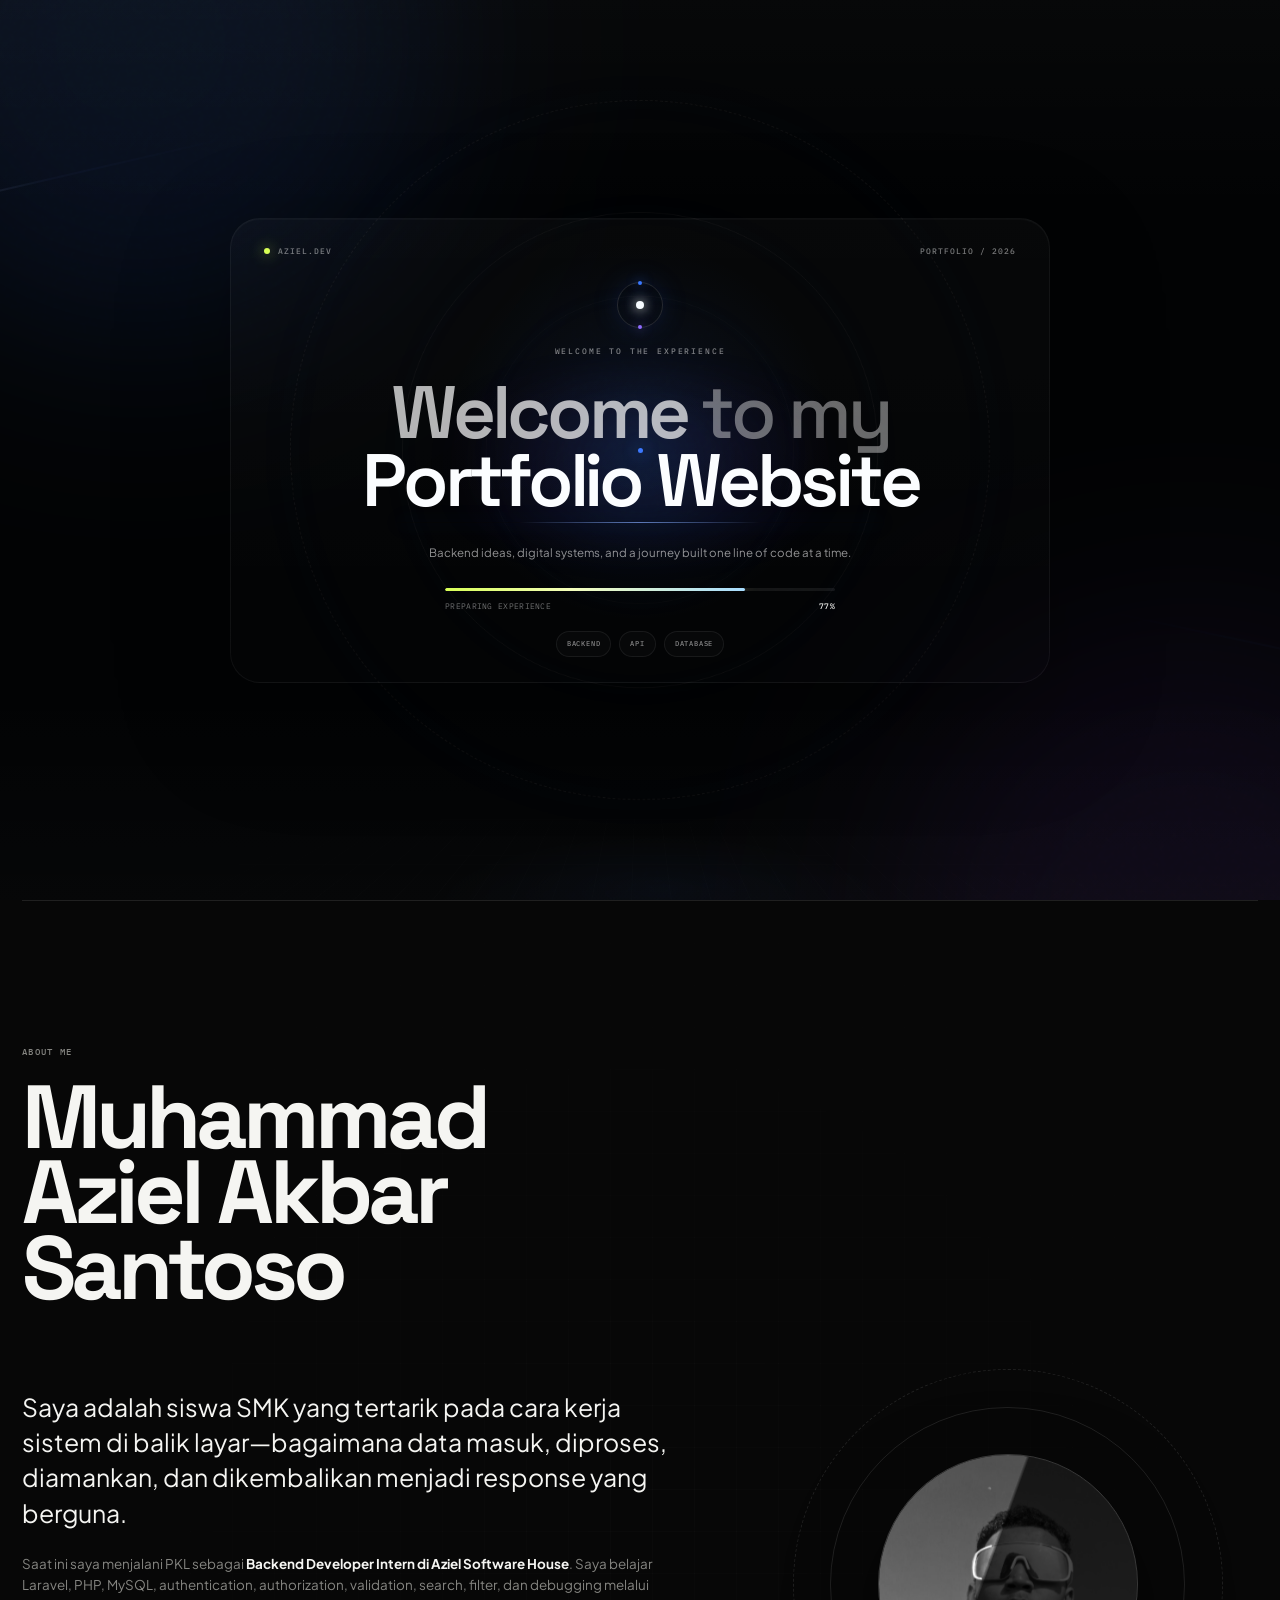
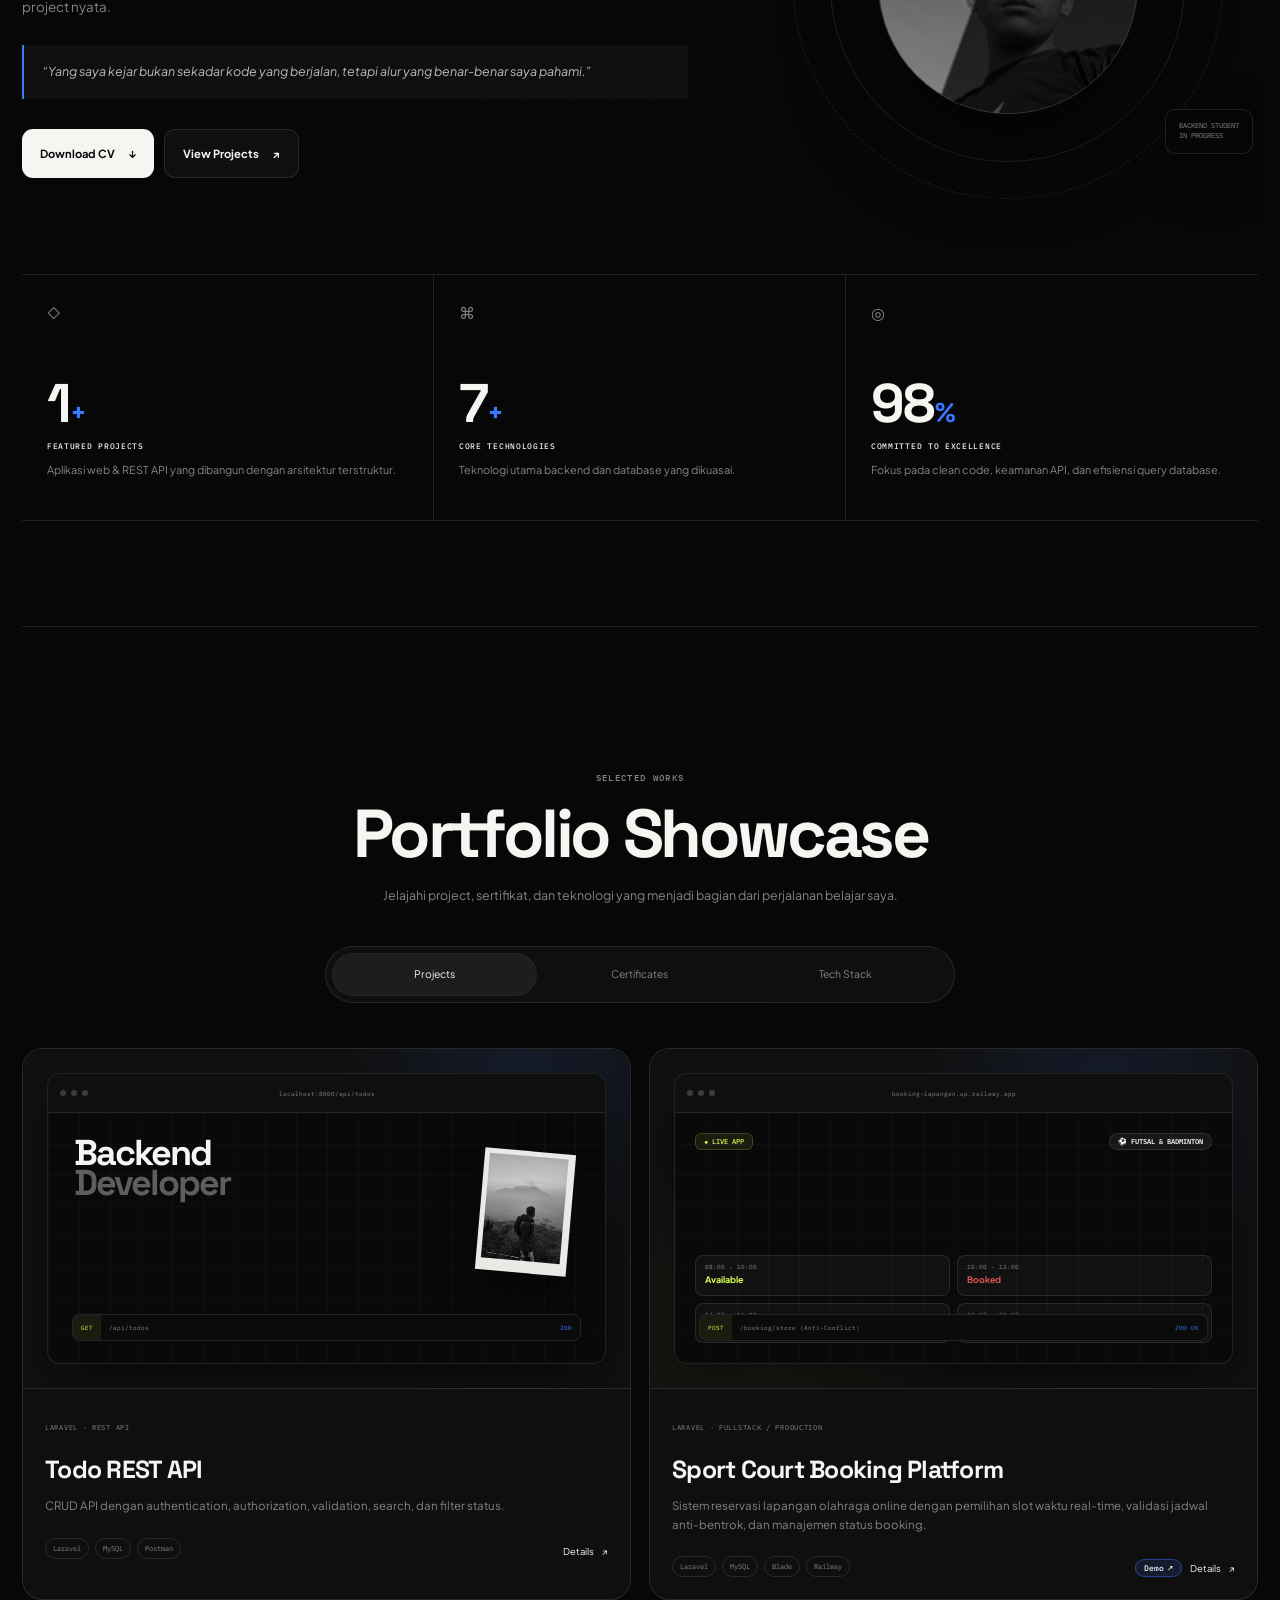
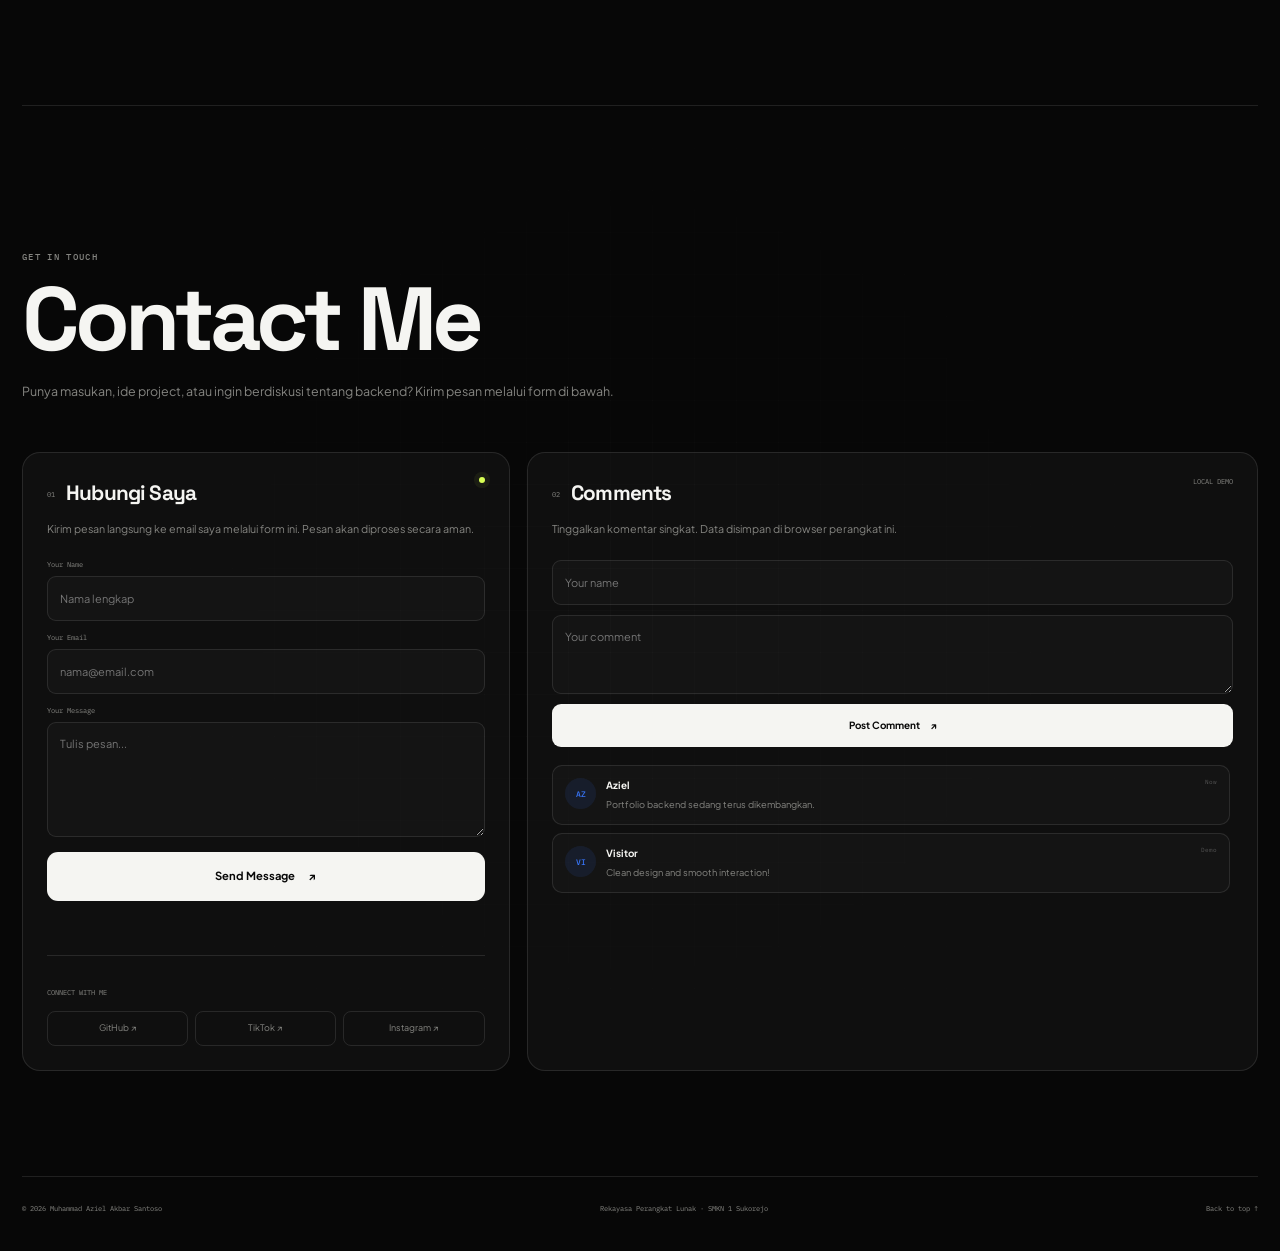
==== index.html @ 3998f6e4 "add google search console verification" ====
<!DOCTYPE html>
<html lang="id">

<head>
  <meta charset="UTF-8" />
  <meta name="viewport" content="width=device-width, initial-scale=1.0" />
  <meta name="description"
    content="Portfolio Muhammad Aziel Akbar Santoso, siswa Rekayasa Perangkat Lunak SMKN 1 Sukorejo dan Backend Developer Intern di Aziel Software House." />
  <meta name="author" content="Muhammad Aziel Akbar Santoso" />
  <meta name="keywords"
    content="Muhammad Aziel, Backend Developer, Laravel, PHP, REST API, Portfolio, SMKN 1 Sukorejo, Web Developer" />
  <!-- Google Site Verification -->
  <meta name="google-site-verification" content="google5648b6c1eda6b91b.html" />

  <meta name="theme-color" content="#070707" />
  <title>Muhammad Aziel — Backend Developer Portfolio</title>

  <!-- Favicon -->
  <link rel="icon" type="image/jpeg" href="assets/images/foto1.jpeg" />
  <link rel="apple-touch-icon" href="assets/images/foto1.jpeg" />

  <!-- Open Graph / Facebook / LinkedIn / WhatsApp -->
  <meta property="og:type" content="website" />
  <meta property="og:title" content="Muhammad Aziel — Backend Developer Portfolio" />
  <meta property="og:description"
    content="Portfolio Muhammad Aziel Akbar Santoso — Siswa Rekayasa Perangkat Lunak SMKN 1 Sukorejo & Backend Developer Intern di Aziel Software House." />
  <meta property="og:image" content="assets/images/foto1.jpeg" />

  <!-- Twitter -->
  <meta name="twitter:card" content="summary_large_image" />
  <meta name="twitter:title" content="Muhammad Aziel — Backend Developer Portfolio" />
  <meta name="twitter:description"
    content="Portfolio Muhammad Aziel Akbar Santoso — Backend Developer Intern di Aziel Software House." />
  <meta name="twitter:image" content="assets/images/foto1.jpeg" />

  <!-- Fonts & Styles -->
  <link rel="preconnect" href="https://fonts.googleapis.com" />
  <link rel="preconnect" href="https://fonts.gstatic.com" crossorigin />
  <link
    href="https://fonts.googleapis.com/css2?family=IBM+Plex+Mono:wght@400;500;600&family=Plus+Jakarta+Sans:wght@400;500;600;700&family=Space+Grotesk:wght@500;600;700&display=swap"
    rel="stylesheet" />
  <link rel="stylesheet" href="style.css?v=2.7" />
  <script src="motion.js?v=2.7" defer></script>
  <script src="script.js?v=2.7" defer></script>
</head>

<body class="is-loading">
  <div class="preloader" id="preloader" aria-hidden="true">
    <div class="preloader-grid"></div>
    <div class="preloader-aurora preloader-aurora-one"></div>
    <div class="preloader-aurora preloader-aurora-two"></div>
    <div class="preloader-depth-rings" aria-hidden="true">
      <span></span><span></span><span></span>
    </div>
    <div class="preloader-light-trail preloader-light-trail-one"></div>
    <div class="preloader-light-trail preloader-light-trail-two"></div>
    <div class="preloader-beam"></div>
    <div class="preloader-cursor"></div>

    <div class="preloader-content">
      <div class="preloader-topline">
        <span><i></i> AZIEL.DEV</span>
        <span>PORTFOLIO / 2026</span>
      </div>

      <div class="preloader-core" aria-hidden="true">
        <span class="preloader-core-ring"></span>
        <span class="preloader-core-dot"></span>
      </div>

      <p class="preloader-kicker">WELCOME TO THE EXPERIENCE</p>

      <div class="preloader-title-shell">
        <span class="preloader-title-aura" aria-hidden="true"></span>
        <h1 class="preloader-title" aria-label="Welcome to my Portfolio Website">
          <span class="preloader-title-line" aria-hidden="true">
            <span class="intro-word" data-intro-word>Welcome</span>
            <span class="intro-word intro-word-soft" data-intro-word>to</span>
            <span class="intro-word intro-word-soft" data-intro-word>my</span>
          </span>
          <span class="preloader-title-line preloader-title-line-accent" aria-hidden="true">
            <span class="intro-word" data-intro-word>Portfolio</span>
            <span class="intro-word" data-intro-word>Website</span>
          </span>
        </h1>
        <span class="preloader-light-sweep" aria-hidden="true"></span>
        <span class="preloader-title-line-glow" aria-hidden="true"></span>
      </div>

      <p class="preloader-subtitle">Backend ideas, digital systems, and a journey built one line of code at a time.</p>

      <div class="preloader-progress-wrap">
        <div class="preloader-track"><span id="preloaderBar"></span></div>
        <div class="preloader-meta">
          <span id="preloaderState">ENTERING DIGITAL SPACE</span>
          <strong id="preloaderValue">00%</strong>
        </div>
      </div>

      <div class="preloader-tags" aria-hidden="true">
        <span>BACKEND</span><span>API</span><span>DATABASE</span>
      </div>
    </div>
  </div>

  <div class="page-transition" id="pageTransition" aria-hidden="true">
    <span></span>
  </div>

  <div class="site-ambient" aria-hidden="true">
    <span class="ambient-orb ambient-orb-blue"></span>
    <span class="ambient-orb ambient-orb-red"></span>
    <span class="ambient-orb ambient-orb-violet"></span>
    <span class="ambient-beam ambient-beam-one"></span>
    <span class="ambient-beam ambient-beam-two"></span>
  </div>
  <div class="site-noise" aria-hidden="true"></div>
  <div class="cursor-dot" aria-hidden="true"></div>
  <div class="cursor-ring" aria-hidden="true"></div>
  <div class="scroll-progress" aria-hidden="true"><span></span></div>

  <header class="site-header" id="siteHeader">
    <a class="brand magnetic" href="#home" aria-label="Kembali ke halaman utama">
      <span class="brand-mark">A</span>
      <span class="brand-text">aziel.dev</span>
    </a>

    <nav class="desktop-nav" aria-label="Navigasi utama">
      <a href="#home" class="active">Home</a>
      <a href="#about">About</a>
      <a href="#showcase">Portfolio</a>
      <a href="#contact">Contact</a>
    </nav>

    <div class="header-actions">
      <span class="availability"><i></i> Available</span>
      <a href="#contact" class="header-contact magnetic" aria-label="Hubungi Aziel">↗</a>
      <button class="menu-toggle" id="menuToggle" type="button" aria-label="Buka menu" aria-controls="mobileMenu"
        aria-expanded="false">
        <span></span><span></span>
      </button>
    </div>
  </header>

  <aside class="mobile-menu" id="mobileMenu" aria-hidden="true">
    <button class="mobile-menu-backdrop" type="button" data-menu-close aria-label="Tutup menu"></button>
    <div class="mobile-menu-panel">
      <div class="mobile-menu-top">
        <span>MENU / NAVIGATION</span>
        <button type="button" data-menu-close aria-label="Tutup menu">×</button>
      </div>
      <nav class="mobile-nav" aria-label="Navigasi seluler">
        <a href="#home" data-menu-link><small>01</small>Home</a>
        <a href="#about" data-menu-link><small>02</small>About</a>
        <a href="#showcase" data-menu-link><small>03</small>Portfolio</a>
        <a href="#contact" data-menu-link><small>04</small>Contact</a>
      </nav>
      <div class="mobile-menu-bottom">
        <span>Muhammad Aziel Akbar Santoso</span>
        <span>Backend Intern · Indonesia</span>
      </div>
    </div>
  </aside>

  <main>
    <section class="hero section" id="home" data-section="home">
      <div class="grid-bg" aria-hidden="true"></div>
      <div class="hero-spotlight" aria-hidden="true"></div>

      <div class="hero-copy">
        <p class="section-kicker reveal" data-delay="0">HELLO, I AM</p>
        <h1 class="hero-title" data-split="lines">
          <span>Backend</span>
          <span class="muted-line">Developer</span>
        </h1>

        <p class="hero-description reveal" data-delay="180">
          Seorang siswa <strong>Rekayasa Perangkat Lunak</strong> yang sedang
          membangun fondasi backend melalui Laravel, REST API, dan database.
        </p>

        <div class="hero-meta reveal" data-delay="260">
          <span>Experience</span>
          <span>Backend Intern</span>
          <span>Tech Enthusiast</span>
        </div>

        <div class="hero-code reveal" data-delay="320" aria-label="Cuplikan kode">
          <span>&gt; request enters the route</span>
          <span>&gt; controller handles the logic</span>
          <span>&gt; response returns meaningful data_</span>
        </div>
      </div>

      <div class="hanging-stage reveal-scale" id="hangingStage">
        <div class="hanger" aria-hidden="true">
          <span class="hanger-pin"></span>
          <span class="hanger-line"></span>
          <span class="hanger-clip"></span>
        </div>

        <article class="hanging-card tilt-card" id="hangingCard">
          <div class="portrait-frame">
            <img src="assets/images/foto1.jpeg" alt="Avatar ilustrasi Muhammad Aziel" />
            <span class="portrait-scan"></span>
            <div class="portrait-label">BACKEND / 2026</div>
          </div>
          <div class="card-signature">
            <strong>Leizaa</strong>
            <span>SMKN 1 Sukorejo</span>
          </div>
        </article>
      </div>

      <div class="hero-scroll-label" aria-hidden="true">
        <span>SCROLL TO EXPLORE</span><i></i>
      </div>

      <div class="hero-index" aria-hidden="true">
        <span>01</span>
        <span>BACKEND PORTFOLIO</span>
      </div>
    </section>

    <section class="about section" id="about" data-section="about">
      <div class="grid-bg grid-soft" aria-hidden="true"></div>

      <div class="about-heading">
        <p class="section-kicker reveal">ABOUT ME</p>
        <h2 data-split="lines">
          <span>Muhammad</span>
          <span>Aziel Akbar</span>
          <span>Santoso</span>
        </h2>
      </div>

      <div class="about-main">
        <div class="about-content reveal-left">
          <p class="about-lead">
            Saya adalah siswa SMK yang tertarik pada cara kerja sistem di balik layar—bagaimana data masuk, diproses,
            diamankan, dan dikembalikan menjadi response yang berguna.
          </p>
          <p>
            Saat ini saya menjalani PKL sebagai <strong>Backend Developer Intern di Aziel Software House</strong>. Saya
            belajar Laravel, PHP, MySQL, authentication, authorization, validation, search, filter, dan debugging
            melalui project nyata.
          </p>

          <blockquote>
            “Yang saya kejar bukan sekadar kode yang berjalan, tetapi alur yang benar-benar saya pahami.”
          </blockquote>

          <div class="about-actions">
            <a href="#" class="button button-primary magnetic" id="downloadCv">
              <span>Download CV</span><i>↓</i>
            </a>
            <a href="#showcase" class="button button-secondary magnetic">
              <span>View Projects</span><i>↗</i>
            </a>
          </div>
        </div>

        <div class="about-portrait reveal-right">
          <div class="portrait-orbit orbit-one"></div>
          <div class="portrait-orbit orbit-two"></div>
          <div class="round-portrait tilt-card">
            <img src="assets/images/foto2.jpeg" alt="Avatar ilustrasi Muhammad Aziel" />
            <div class="round-portrait-shade"></div>
          </div>
          <span class="portrait-note">BACKEND STUDENT<br />IN PROGRESS</span>
        </div>
      </div>

      <div class="stat-grid">
        <article class="stat-card reveal" data-delay="0">
          <div class="stat-icon">◇</div>
          <strong class="counter" data-target="2">0</strong>
          <span>FEATURED PROJECTS</span>
          <p>Aplikasi web &amp; REST API yang dibangun dengan arsitektur terstruktur.</p>
        </article>

        <article class="stat-card reveal" data-delay="80">
          <div class="stat-icon">⌘</div>
          <strong class="counter" data-target="8">0</strong>
          <span>CORE TECHNOLOGIES</span>
          <p>Teknologi utama backend dan database yang dikuasai.</p>
        </article>

        <article class="stat-card reveal" data-delay="160">
          <div class="stat-icon">◎</div>
          <strong class="counter" data-target="100">0</strong>
          <span>COMMITTED TO EXCELLENCE</span>
          <p>Fokus pada clean code, keamanan API, dan efisiensi query database.</p>
        </article>
      </div>
    </section>

    <section class="showcase section" id="showcase" data-section="showcase">
      <div class="grid-bg grid-soft" aria-hidden="true"></div>

      <div class="showcase-heading">
        <p class="section-kicker reveal">SELECTED WORKS</p>
        <h2 data-split="lines"><span>Portfolio Showcase</span></h2>
        <p class="reveal" data-delay="130">
          Jelajahi project, sertifikat, dan teknologi yang menjadi bagian dari perjalanan belajar saya.
        </p>
      </div>

      <div class="showcase-tabs reveal" role="tablist" aria-label="Kategori portfolio">
        <button class="showcase-tab active" type="button" role="tab" aria-selected="true"
          data-tab="projects">Projects</button>
        <button class="showcase-tab" type="button" role="tab" aria-selected="false"
          data-tab="certificates">Certificates</button>
        <button class="showcase-tab" type="button" role="tab" aria-selected="false" data-tab="stack">Tech Stack</button>
      </div>

      <div class="showcase-panels">
        <div class="showcase-panel active" id="projectsPanel" data-panel="projects" role="tabpanel">
          <div class="project-grid">
            <article class="project-card reveal tilt-card" data-project="todo-api">
              <div class="project-preview project-preview-todo">
                <div class="preview-browser">
                  <div class="preview-browser-top">
                    <div><i></i><i></i><i></i></div>
                    <span>localhost:8000/api/todos</span>
                  </div>
                  <div class="preview-browser-body">
                    <div class="mini-title"><span>Backend</span><strong>Developer</strong></div>
                    <div class="mini-polaroid"><img src="assets/images/foto3.jpeg" alt="" /></div>
                    <div class="mini-request"><b>GET</b><span>/api/todos</span><em>200</em></div>
                  </div>
                </div>
              </div>
              <div class="project-body">
                <span class="project-type">LARAVEL · REST API</span>
                <h3>Todo REST API</h3>
                <p>CRUD API dengan authentication, authorization, validation, search, dan filter status.</p>
                <div class="project-footer">
                  <div class="project-tags"><span>Laravel</span><span>MySQL</span><span>Postman</span></div>
                  <button type="button" class="project-detail" data-open-project="todo-api">Details <i>↗</i></button>
                </div>
              </div>
            </article>

            <article class="project-card reveal tilt-card" data-project="booking-lapangan" data-delay="110">
              <div class="project-preview project-preview-booking">
                <div class="preview-browser">
                  <div class="preview-browser-top">
                    <div><i></i><i></i><i></i></div>
                    <span>booking-lapangan.up.railway.app</span>
                  </div>
                  <div class="preview-browser-body preview-booking-body">
                    <div class="booking-badge-row">
                      <span class="booking-status-tag">● LIVE APP</span>
                      <span class="booking-court-pill">⚽ FUTSAL &amp; BADMINTON</span>
                    </div>
                    <div class="booking-mock-grid">
                      <div class="booking-slot is-available"><span>08:00 - 10:00</span><strong>Available</strong></div>
                      <div class="booking-slot is-booked"><span>10:00 - 12:00</span><strong>Booked</strong></div>
                      <div class="booking-slot is-available"><span>14:00 - 16:00</span><strong>Available</strong></div>
                      <div class="booking-slot is-booked"><span>19:00 - 21:00</span><strong>Booked</strong></div>
                    </div>
                    <div class="mini-request">
                      <b>POST</b><span>/booking/store (Anti-Conflict)</span><em>200 OK</em>
                    </div>
                  </div>
                </div>
              </div>
              <div class="project-body">
                <span class="project-type">LARAVEL · FULLSTACK / PRODUCTION</span>
                <h3>Sport Court Booking Platform</h3>
                <p>Sistem reservasi lapangan olahraga online dengan pemilihan slot waktu real-time, validasi jadwal
                  anti-bentrok, dan manajemen status booking.</p>
                <div class="project-footer">
                  <div class="project-tags"><span>Laravel</span><span>MySQL</span><span>Blade</span><span>Railway</span>
                  </div>
                  <div class="project-actions">
                    <a href="https://booking-lapangan-production.up.railway.app/" target="_blank"
                      rel="noopener noreferrer" class="project-live-link"
                      aria-label="Buka live demo Booking Lapangan">Demo <i>↗</i></a>
                    <button type="button" class="project-detail" data-open-project="booking-lapangan">Details
                      <i>↗</i></button>
                  </div>
                </div>
              </div>
            </article>
          </div>
        </div>

        <div class="showcase-panel" id="certificatesPanel" data-panel="certificates" role="tabpanel" hidden>
          <div class="certificate-grid">
            <button class="certificate-card reveal" type="button" data-certificate="latika"
              data-cert-img="assets/images/sertifikat.jpg" data-cert-title="Sertifikat Latika Website"
              data-cert-desc="Sertifikat kontribusi dan pengembangan modul website Latika.">
              <div class="certificate-image"><img src="assets/images/sertifikat.jpg" alt="Sertifikat Latika Website" />
              </div>
              <div class="certificate-info"><span>VERIFIED</span>
                <h3>Sertifikat Latika Website</h3>
                <p>Pengembangan & Integrasi Website</p>
              </div>
            </button>
            <button class="certificate-card reveal" type="button" data-certificate="backend"
              data-cert-img="assets/images/certificate.svg" data-cert-title="Backend Development &amp; REST API"
              data-cert-desc="Kompetensi arsitektur backend, validasi data, dan integrasi database Laravel."
              data-delay="90">
              <div class="certificate-image certificate-placeholder"><span>BACKEND<br />DEV</span></div>
              <div class="certificate-info"><span>IN PROGRESS</span>
                <h3>Backend &amp; REST API</h3>
                <p>Laravel, MySQL &amp; RESTful API</p>
              </div>
            </button>
            <button class="certificate-card reveal" type="button" data-certificate="school"
              data-cert-img="assets/images/certificate.svg" data-cert-title="Sertifikat Magang / PKL"
              data-cert-desc="Sertifikat Praktik Kerja Lapangan (PKL) Backend Developer di Humma Teknologi Indonesia."
              data-delay="180">
              <div class="certificate-image certificate-placeholder"><span>INTERNSHIP<br />PKL</span></div>
              <div class="certificate-info"><span>UPCOMING</span>
                <h3>Sertifikat PKL</h3>
                <p>Aziel Software House</p>
              </div>
            </button>
          </div>
        </div>

        <div class="showcase-panel" id="stackPanel" data-panel="stack" role="tabpanel" hidden>
          <div class="tech-grid">
            <article class="tech-card reveal"><span
                class="tech-icon tech-laravel">L</span><strong>Laravel</strong><small>MAIN FRAMEWORK</small></article>
            <article class="tech-card reveal" data-delay="40"><span
                class="tech-icon tech-php">PHP</span><strong>PHP</strong><small>BACKEND LANGUAGE</small></article>
            <article class="tech-card reveal" data-delay="80"><span
                class="tech-icon tech-mysql">DB</span><strong>MySQL</strong><small>DATABASE</small></article>
            <article class="tech-card reveal" data-delay="120"><span
                class="tech-icon tech-postman">API</span><strong>Postman</strong><small>API TESTING</small></article>
            <article class="tech-card reveal" data-delay="160"><span
                class="tech-icon tech-git">GIT</span><strong>Git</strong><small>VERSION CONTROL</small></article>
            <article class="tech-card reveal" data-delay="200"><span
                class="tech-icon tech-html">&lt;/&gt;</span><strong>Web Basics</strong><small>HTML · CSS · JS</small>
            </article>
            <article class="tech-card reveal" data-delay="240"><span
                class="tech-icon tech-auth">AUTH</span><strong>Sanctum</strong><small>AUTHENTICATION</small></article>
            <article class="tech-card reveal" data-delay="280"><span class="tech-icon tech-next">→</span><strong>Clean
                Architecture</strong><small>NEXT TARGET</small></article>
          </div>
        </div>
      </div>
    </section>

    <section class="contact section" id="contact" data-section="contact">
      <div class="grid-bg grid-soft" aria-hidden="true"></div>

      <div class="contact-heading">
        <p class="section-kicker reveal">GET IN TOUCH</p>
        <h2 data-split="lines"><span>Contact Me</span></h2>
        <p class="reveal" data-delay="120">Punya masukan, ide project, atau ingin berdiskusi tentang backend? Kirim
          pesan melalui form di bawah.</p>
      </div>

      <div class="contact-layout">
        <div class="contact-card reveal-left">
          <div class="contact-card-title">
            <div><span>01</span>
              <h3>Hubungi Saya</h3>
            </div>
            <i class="status-dot"></i>
          </div>
          <p>Kirim pesan langsung ke email saya melalui form ini. Pesan akan diproses secara aman.</p>

          <form id="contactForm" class="contact-form" action="https://formspree.io/f/xljroywk" method="POST">
            <label><span>Your Name</span><input type="text" name="name" placeholder="Nama lengkap" autocomplete="name"
                required /></label>
            <label><span>Your Email</span><input type="email" name="email" placeholder="nama@email.com"
                autocomplete="email" required /></label>
            <label><span>Your Message</span><textarea name="message" rows="5" placeholder="Tulis pesan..."
                required></textarea></label>
            <button class="button button-primary magnetic" type="submit" id="contactSubmitBtn"><span>Send
                Message</span><i>↗</i></button>
            <p class="form-status" id="formStatus" aria-live="polite"></p>
          </form>

          <div class="contact-socials">
            <span>CONNECT WITH ME</span>
            <div>
              <a href="https://github.com/azielganteng" target="_blank" rel="noopener noreferrer"
                aria-label="GitHub">GitHub ↗</a>
              <a href="https://www.tiktok.com/@ellzznotgutt" target="_blank" rel="noopener noreferrer"
                aria-label="TikTok">TikTok ↗</a>
              <a href="https://www.instagram.com/ieelmorant_?igsh=MXU4amg3eWxwcXZycQ==" target="_blank"
                rel="noopener noreferrer" aria-label="Instagram">Instagram ↗</a>
            </div>
          </div>
        </div>

        <div class="comments-card reveal-right">
          <div class="contact-card-title">
            <div><span>02</span>
              <h3>Comments</h3>
            </div>
            <small>LOCAL DEMO</small>
          </div>
          <p>Tinggalkan komentar singkat. Data disimpan di browser perangkat ini.</p>

          <form id="commentForm" class="comment-form">
            <input type="text" name="commentName" placeholder="Your name" maxlength="24" required />
            <textarea name="commentText" rows="3" placeholder="Your comment" maxlength="140" required></textarea>
            <button type="submit">Post Comment <span>↗</span></button>
          </form>

          <div class="comment-list" id="commentList" aria-live="polite"></div>
        </div>
      </div>
    </section>
  </main>

  <footer class="site-footer">
    <span>© 2026 Muhammad Aziel Akbar Santoso</span>
    <span>Rekayasa Perangkat Lunak · SMKN 1 Sukorejo</span>
    <a href="#home">Back to top ↑</a>
  </footer>

  <div class="project-modal" id="projectModal" aria-hidden="true" role="dialog" aria-modal="true"
    aria-labelledby="modalTitle">
    <button class="project-modal-backdrop" type="button" data-close-modal aria-label="Tutup detail project"></button>
    <div class="project-modal-dialog">
      <div class="modal-topbar">
        <button type="button" data-close-modal>← Back</button>
        <span>PROJECT DETAILS</span>
        <button type="button" data-close-modal aria-label="Tutup">×</button>
      </div>
      <div class="modal-content" id="modalContent">
        <div class="modal-copy">
          <span class="modal-kicker" id="modalKicker">BACKEND PROJECT</span>
          <h2 id="modalTitle">Project title</h2>
          <p id="modalDescription">Project description.</p>
          <div class="modal-stats" id="modalStats"></div>
          <div class="modal-section"><span>KEY FEATURES</span>
            <ul id="modalFeatures"></ul>
          </div>
          <div class="modal-section"><span>TECHNOLOGIES USED</span>
            <div class="modal-tags" id="modalTags"></div>
          </div>
        </div>
        <div class="modal-visual" id="modalVisual"></div>
      </div>
    </div>
  </div>

  <div class="certificate-modal" id="certificateModal" aria-hidden="true" role="dialog" aria-modal="true"
    aria-label="Pratinjau sertifikat">
    <button class="project-modal-backdrop" type="button" data-close-certificate aria-label="Tutup sertifikat"></button>
    <div class="certificate-modal-dialog">
      <button class="certificate-modal-close" type="button" data-close-certificate aria-label="Tutup">×</button>
      <img id="certModalImage" src="assets/images/sertifikat.jpg" alt="Pratinjau sertifikat" />
      <p id="certModalCaption">Pratinjau sertifikat pencapaian dan pembelajaran.</p>
    </div>
  </div>

  <!-- CV Preview & Permission Modal -->
  <div class="certificate-modal cv-modal" id="cvModal" aria-hidden="true" role="dialog" aria-modal="true"
    aria-label="Curriculum Vitae Muhammad Aziel">
    <button class="project-modal-backdrop" type="button" data-close-cv aria-label="Tutup CV"></button>
    <div class="certificate-modal-dialog cv-modal-dialog">
      <div class="cv-modal-header">
        <div class="cv-header-info">
          <div class="cv-badge-row">
            <span class="section-kicker">CURRICULUM VITAE</span>
            <span class="cv-privacy-tag">🔒 PRIVACY PROTECTED</span>
          </div>
          <h3>Muhammad Aziel Akbar Santoso</h3>
          <p class="cv-sub">Backend Developer · Pasuruan, Jawa Timur</p>
        </div>
        <button class="certificate-modal-close" type="button" data-close-cv aria-label="Tutup">×</button>
      </div>

      <!-- CV Navigation Tabs -->
      <div class="cv-modal-nav">
        <button type="button" class="cv-tab-btn active" data-cv-tab="summary">📄 Ringkasan Profil</button>
        <button type="button" class="cv-tab-btn" data-cv-tab="request">🔒 Minta Dokumen Lengkap</button>
      </div>

      <div class="cv-modal-body">
        <!-- Tab 1: Privacy Safe Profile Summary -->
        <div class="cv-tab-panel active" id="cvTabSummary">
          <div class="cv-profile-card">
            <div class="cv-avatar-shell">
              <img src="assets/images/foto2.jpeg" alt="Muhammad Aziel Akbar Santoso" />
              <span class="cv-online-dot"></span>
            </div>
            <div class="cv-profile-details">
              <div class="cv-item">
                <span class="cv-label">Email Profesional</span>
                <a href="mailto:azielakbar22@gmail.com" class="cv-val cv-link">azielakbar22@gmail.com <i>↗</i></a>
              </div>
              <div class="cv-item">
                <span class="cv-label">Nomor Telepon</span>
                <span class="cv-val cv-protected">•••• •••• 9299 <em title="Tersedia via tombol Minta Akses">🔒
                    Dilindungi</em></span>
              </div>
              <div class="cv-item">
                <span class="cv-label">Alamat Rumah</span>
                <span class="cv-val cv-protected">Pasuruan, Jawa Timur <em
                    title="Alamat detail diberikan kepada instansi resmi">🔒 Dilindungi</em></span>
              </div>
            </div>
          </div>

          <div class="cv-grid-sections">
            <div class="cv-block">
              <h4>🎓 Pendidikan</h4>
              <ul>
                <li><strong>SMKN 1 Sukorejo</strong> <span>(2024 - Sekarang)</span><small>Rekayasa Perangkat
                    Lunak</small></li>
                <li><strong>SMPN 1 Sukorejo</strong> <span>(2021 - 2024)</span></li>
              </ul>
            </div>

            <div class="cv-block">
              <h4>⚡ Keahlian Teknis</h4>
              <div class="cv-skill-tags">
                <span>Laravel</span><span>PHP</span><span>MySQL</span><span>REST API</span>
                <span>Blade</span><span>Git &amp; GitHub</span><span>Postman</span><span>Railway</span>
              </div>
            </div>

            <div class="cv-block cv-block-full">
              <h4>🚀 Proyek Pilihan</h4>
              <div class="cv-project-list">
                <div class="cv-proj-item">
                  <strong>SportField Platform</strong>
                  <p>Sistem reservasi lapangan olahraga online anti-bentrok jadwal dengan multi-role auth &amp; live di
                    Railway.</p>
                </div>
                <div class="cv-proj-item">
                  <strong>LabTrack System</strong>
                  <p>Aplikasi web manajemen inventaris &amp; peminjaman alat laboratorium terintegrasi.</p>
                </div>
              </div>
            </div>
          </div>
        </div>

        <!-- Tab 2: Request Full CV Access Form -->
        <div class="cv-tab-panel" id="cvTabRequest">
          <div class="cv-request-intro">
            <div class="cv-request-icon">🔒</div>
            <h4>Minta File CV Resmi (Full PDF / HD)</h4>
            <p>Untuk mencegah penyalahgunaan data pribadi (nomor telepon &amp; alamat), file CV lengkap akan dikirimkan
              langsung ke email resmi instansi/perusahaan Anda.</p>
          </div>

          <form class="cv-request-form" id="cvRequestForm">
            <div class="cv-input-group">
              <label for="cvReqName">Nama Anda / Recruiter</label>
              <input type="text" id="cvReqName" name="name" placeholder="cth. aziel akbar (HRD PT ABC)" required />
            </div>
            <div class="cv-input-group">
              <label for="cvReqEmail">Email Perusahaan / Penerima</label>
              <input type="email" id="cvReqEmail" name="email" placeholder="cth. hrd@perusahaan.com" required />
            </div>
            <div class="cv-input-group">
              <label for="cvReqNote">Tujuan / Posisi</label>
              <textarea id="cvReqNote" name="message" rows="2" placeholder="cth. Rekrutmen Backend Developer Intern"
                required></textarea>
            </div>
            <button type="submit" class="button button-primary cv-submit-btn" id="cvSubmitBtn">
              <span>Kirim Permintaan CV</span><i>→</i>
            </button>
            <div class="cv-req-status" id="cvReqStatus"></div>
          </form>
        </div>
      </div>

      <div class="cv-modal-footer">
        <button type="button" class="button button-secondary" id="cvSwitchTabBtn">
          <span>🔒 Minta File CV Lengkap</span><i>→</i>
        </button>
        <a href="mailto:azielakbar22@gmail.com?subject=Permintaan%20CV%20-%20Muhammad%20Aziel"
          class="button button-primary magnetic">
          <span>Kirim Email Langsung</span><i>✉</i>
        </a>
      </div>
    </div>
  </div>
</body>

</html>
---- style.css ----
:root {
  --bg: #070707;
  --bg-soft: #0d0d0d;
  --panel: rgba(255,255,255,.035);
  --panel-strong: rgba(255,255,255,.06);
  --line: rgba(255,255,255,.10);
  --line-strong: rgba(255,255,255,.20);
  --text: #f5f5f2;
  --muted: #858581;
  --blue: #3978ff;
  --lime: #d8ff55;
  --purple: #9b8cff;
  --orange: #ff9a62;
  --red: #ff625f;
  --container: 1260px;
  --header-h: 62px;
  --ease: cubic-bezier(.2,.8,.2,1);
}

* { box-sizing: border-box; margin: 0; padding: 0; }
html { scroll-behavior: smooth; scroll-padding-top: 95px; }
body {
  width: 100%; min-height: 100vh; overflow-x: clip;
  color: var(--text); background: var(--bg);
  font-family: "Plus Jakarta Sans", system-ui, sans-serif; line-height: 1.6; font-optical-sizing: auto; text-rendering: optimizeLegibility; -webkit-font-smoothing: antialiased;
}
body.is-loading, body.menu-open, body.modal-open { overflow: hidden; }
a { color: inherit; text-decoration: none; }
button, input, textarea { font: inherit; }
button { color: inherit; }
img, svg { display: block; max-width: 100%; }
::selection { color: #080808; background: var(--lime); }


/* =====================================================
   CINEMATIC AMBIENT POLICE LIGHTS (HIGH-INTENSITY STROBE)
===================================================== */
.site-ambient {
  position: fixed; inset: 0; z-index: 0; overflow: hidden; pointer-events: none;
  background:
    radial-gradient(circle at 50% 15%, rgba(255,255,255,.03), transparent 35%),
    linear-gradient(180deg, #070707 0%, #080808 48%, #060606 100%);
  isolation: isolate;
}
.site-ambient::after {
  content: ""; position: absolute; inset: 0; z-index: 5; opacity: .4;
  background: linear-gradient(180deg, transparent 0 42%, rgba(255,255,255,.02) 50%, transparent 58%);
  background-size: 100% 18px;
  mix-blend-mode: soft-light;
}
.ambient-orb {
  position: absolute; width: clamp(480px, 48vw, 820px); aspect-ratio: 1; border-radius: 50%;
  filter: blur(54px); mix-blend-mode: screen; will-change: transform, opacity;
}
.ambient-orb-blue {
  top: -10%; left: -8%;
  background: radial-gradient(circle, rgba(175,215,255,1) 0%, rgba(0,102,255,1) 22%, rgba(0,70,255,.6) 48%, transparent 74%);
  animation: policeBlueFlash 3.2s cubic-bezier(.25,0,.25,1) infinite;
}
.ambient-orb-red {
  top: 6%; right: -8%;
  background: radial-gradient(circle, rgba(255,190,205,1) 0%, rgba(255,0,45,1) 22%, rgba(255,0,45,.6) 48%, transparent 74%);
  animation: policeRedFlash 3.2s cubic-bezier(.25,0,.25,1) infinite;
}
.ambient-orb-violet {
  bottom: -32%; left: 24%; opacity: .32; filter: blur(78px);
  background: radial-gradient(circle, rgba(125,75,255,.88) 0%, rgba(57,120,255,.4) 42%, transparent 74%);
  animation: ambientVioletDrift 14s ease-in-out infinite alternate;
}
.ambient-beam {
  position: absolute; z-index: 3; width: 160vw; height: clamp(90px, 12vw, 175px); left: -30vw;
  filter: blur(20px); mix-blend-mode: screen; will-change: transform, opacity;
}
.ambient-beam-one {
  top: 18%;
  background: linear-gradient(90deg, transparent 2%, rgba(0,90,255,.1) 15%, rgba(0,130,255,.9) 42%, rgba(255,255,255,.65) 50%, rgba(255,0,50,.85) 58%, rgba(255,0,50,.1) 85%, transparent 98%);
  transform: rotate(-10deg) translateX(-24%);
  animation: policeBeamSweepOne 4.5s ease-in-out infinite alternate;
}
.ambient-beam-two {
  bottom: 14%;
  background: linear-gradient(90deg, transparent 5%, rgba(255,0,50,.1) 18%, rgba(255,0,50,.85) 38%, rgba(255,255,255,.6) 50%, rgba(0,110,255,.9) 62%, rgba(0,110,255,.1) 82%, transparent 96%);
  transform: rotate(8deg) translateX(22%);
  animation: policeBeamSweepTwo 5.2s ease-in-out infinite alternate;
}
main { position: relative; z-index: 1; }

.site-noise {
  position: fixed; inset: 0; z-index: 250; opacity: .035; pointer-events: none;
  background-image: url("data:image/svg+xml,%3Csvg viewBox='0 0 180 180' xmlns='http://www.w3.org/2000/svg'%3E%3Cfilter id='n'%3E%3CfeTurbulence type='fractalNoise' baseFrequency='.9' numOctaves='4' stitchTiles='stitch'/%3E%3C/filter%3E%3Crect width='100%25' height='100%25' filter='url(%23n)' opacity='.9'/%3E%3C/svg%3E");
}

.cursor-dot, .cursor-ring {
  position: fixed; top: 0; left: 0; z-index: 280; border-radius: 50%; pointer-events: none;
  transform: translate(-50%,-50%); opacity: 0;
}
.cursor-dot { width: 5px; height: 5px; background: var(--blue); box-shadow: 0 0 18px var(--blue); }
.cursor-ring {
  width: 34px; height: 34px; border: 1px solid rgba(57,120,255,.55);
  transition: width .25s var(--ease), height .25s var(--ease), background .25s var(--ease), border-color .25s var(--ease), opacity .2s;
}
.cursor-ring.is-hovering { width: 56px; height: 56px; border-color: transparent; background: rgba(57,120,255,.12); }

.scroll-progress { position: fixed; top: 0; left: 0; z-index: 290; width: 100%; height: 2px; }
.scroll-progress span { display: block; width: 0; height: 100%; background: linear-gradient(90deg,var(--blue),var(--lime)); }

.preloader {
  position: fixed; inset: 0; z-index: 400; display: grid; place-items: center; overflow: hidden;
  color: var(--text); background: #020304; transition: opacity .9s var(--ease), visibility .9s var(--ease);
  isolation: isolate;
}
.preloader::before {
  content:""; position:absolute; inset:0; pointer-events:none; z-index:0;
  background:
    radial-gradient(circle at 50% 48%, rgba(57,120,255,.095), transparent 24%),
    linear-gradient(180deg, rgba(255,255,255,.018), transparent 24%, transparent 76%, rgba(255,255,255,.015));
}
.preloader::after {
  content:""; position:absolute; inset:0; z-index:8; pointer-events:none; opacity:.18;
  background-image:url("data:image/svg+xml,%3Csvg viewBox='0 0 180 180' xmlns='http://www.w3.org/2000/svg'%3E%3Cfilter id='n'%3E%3CfeTurbulence type='fractalNoise' baseFrequency='.9' numOctaves='3' stitchTiles='stitch'/%3E%3C/filter%3E%3Crect width='100%25' height='100%25' filter='url(%23n)' opacity='.22'/%3E%3C/svg%3E");
  mix-blend-mode:soft-light;
}
.preloader.is-hidden { opacity: 0; visibility: hidden; }
.preloader-grid {
  position: absolute; inset: -10%; z-index:0; opacity: .42;
  background-image: linear-gradient(rgba(255,255,255,.025) 1px,transparent 1px), linear-gradient(90deg,rgba(255,255,255,.025) 1px,transparent 1px);
  background-size: 54px 54px; mask-image: radial-gradient(circle at center,#000 0%,rgba(0,0,0,.76) 34%,transparent 76%);
  transform:perspective(700px) rotateX(64deg) translateY(28%); transform-origin:center bottom;
  animation:introGridFloat 8s ease-in-out infinite alternate;
}
.preloader-grid::after {
  content:""; position:absolute; inset:0; background:radial-gradient(circle at 52% 42%,rgba(57,120,255,.11),transparent 30%);
}
.preloader-aurora {
  position:absolute; width:clamp(380px,46vw,760px); aspect-ratio:1; border-radius:50%; pointer-events:none;
  opacity:.30; filter:blur(96px); mix-blend-mode:screen; will-change:transform;
}
.preloader-aurora-one { top:-28%; left:-12%; background:rgba(57,120,255,.34); animation:introAuroraOne 7s ease-in-out infinite alternate; }
.preloader-aurora-two { right:-16%; bottom:-36%; background:rgba(151,70,255,.22); animation:introAuroraTwo 8s ease-in-out infinite alternate; }
.preloader-depth-rings {
  position:absolute; z-index:0; left:50%; top:50%; width:min(68vw,700px); aspect-ratio:1; transform:translate(-50%,-50%); pointer-events:none;
}
.preloader-depth-rings span {
  position:absolute; inset:0; border:1px solid rgba(255,255,255,.055); border-radius:50%;
  box-shadow:inset 0 0 38px rgba(57,120,255,.025), 0 0 54px rgba(57,120,255,.025);
}
.preloader-depth-rings span:nth-child(1){ --ring-scale:.44; transform:scale(var(--ring-scale)); animation:introRingBreath 4.8s ease-in-out infinite; }
.preloader-depth-rings span:nth-child(2){ --ring-scale:.68; transform:scale(var(--ring-scale)); animation:introRingBreath 6.2s .35s ease-in-out infinite reverse; }
.preloader-depth-rings span:nth-child(3){ --ring-scale:1; transform:scale(var(--ring-scale)); border-style:dashed; animation:introRingSpin 18s linear infinite; }
.preloader-light-trail {
  position:absolute; z-index:1; width:64vw; height:2px; pointer-events:none; opacity:.3;
  background:linear-gradient(90deg,transparent,rgba(57,120,255,.08),rgba(220,235,255,.62),rgba(98,128,255,.12),transparent);
  filter:blur(.2px); box-shadow:0 0 28px rgba(57,120,255,.18);
}
.preloader-light-trail-one { top:25%; left:-44%; transform:rotate(-13deg); animation:introTrailOne 5.8s var(--ease) infinite; }
.preloader-light-trail-two { right:-48%; bottom:23%; transform:rotate(12deg); animation:introTrailTwo 6.8s 1s var(--ease) infinite; }
.preloader-beam {
  position:absolute; top:50%; left:50%; z-index:1; width:min(1020px,94vw); height:1px; pointer-events:none;
  background:linear-gradient(90deg,transparent,rgba(57,120,255,.10),rgba(255,255,255,.82),rgba(57,120,255,.10),transparent);
  box-shadow:0 0 24px rgba(57,120,255,.48),0 0 90px rgba(57,120,255,.22);
  opacity:0; transform:translate(-50%,-50%) scaleX(.04); animation:introBeam 1.55s .22s var(--ease) both;
}
.preloader-cursor { position:absolute; z-index:2; width:5px; height:5px; border-radius:50%; background:var(--blue); box-shadow:0 0 16px var(--blue),0 0 40px rgba(57,120,255,.4); animation:loaderCursor 5s var(--ease) infinite; }
.preloader-content {
  position:relative; z-index:4; width:min(calc(100% - 36px),820px); padding:28px 34px 26px; text-align:center;
}
.preloader-content::before {
  content:""; position:absolute; inset:0; z-index:-1; border:1px solid rgba(255,255,255,.065); border-radius:30px;
  background:linear-gradient(180deg,rgba(255,255,255,.035),rgba(255,255,255,.012));
  box-shadow:0 35px 120px rgba(0,0,0,.42), inset 0 1px 0 rgba(255,255,255,.03);
  backdrop-filter:blur(8px); opacity:.72;
}
.preloader-topline { display:flex; justify-content:space-between; align-items:center; color:rgba(255,255,255,.46); font:500 .47rem "IBM Plex Mono",monospace; letter-spacing:.13em; }
.preloader-topline span:first-child { display:flex; align-items:center; gap:8px; }
.preloader-topline i { width:6px; height:6px; border-radius:50%; background:var(--lime); box-shadow:0 0 14px rgba(216,255,85,.72); animation:pulse 1.8s ease-in-out infinite; }
.preloader-core { position:relative; display:grid; width:46px; height:46px; margin:26px auto 17px; place-items:center; }
.preloader-core-ring { position:absolute; inset:0; border:1px solid rgba(255,255,255,.12); border-radius:50%; box-shadow:0 0 30px rgba(57,120,255,.12); animation:introCoreSpin 4.8s linear infinite; }
.preloader-core-ring::before,.preloader-core-ring::after { content:""; position:absolute; width:4px; height:4px; border-radius:50%; background:var(--blue); box-shadow:0 0 12px var(--blue); }
.preloader-core-ring::before { top:-2px; left:50%; transform:translateX(-50%); }
.preloader-core-ring::after { bottom:-2px; left:50%; transform:translateX(-50%); background:#8f6cff; box-shadow:0 0 12px #8f6cff; }
.preloader-core-dot { width:8px; height:8px; border-radius:50%; background:#f7fbff; box-shadow:0 0 12px #fff,0 0 30px rgba(57,120,255,.9); animation:introCorePulse 1.7s ease-in-out infinite; }
.preloader-kicker { color:rgba(255,255,255,.48); font:500 .52rem "IBM Plex Mono",monospace; letter-spacing:.22em; }
.preloader-title-shell { position:relative; width:max-content; max-width:100%; margin:17px auto 0; overflow:visible; padding:6px 18px 12px; }
.preloader-title-aura { position:absolute; inset:10% 4% -8%; z-index:0; border-radius:50%; background:radial-gradient(circle at center,rgba(57,120,255,.20),rgba(108,65,255,.08) 34%,transparent 72%); filter:blur(28px); opacity:.78; animation:introAuraBreath 3.4s ease-in-out infinite; }
.preloader-title {
  position:relative; z-index:2; margin:0; font-family:"Space Grotesk",sans-serif; font-size:clamp(2.25rem,5.8vw,5.45rem);
  font-weight:600; letter-spacing:-.055em; line-height:.91; perspective:1100px;
}
.preloader-title-line { display:flex; justify-content:center; flex-wrap:wrap; gap:0 .20em; }
.preloader-title-line:first-child { color:rgba(255,255,255,.70); }
.preloader-title-line-accent {
  color:#fbfdff; text-shadow:0 0 28px rgba(57,120,255,.16),0 0 75px rgba(57,120,255,.08);
}
.intro-word { display:inline-flex; white-space:nowrap; overflow:visible; transform-style:preserve-3d; }
.intro-word-soft { color:rgba(255,255,255,.40); font-weight:500; }
.intro-char { display:inline-block; min-width:.02em; opacity:0; transform-origin:50% 100%; will-change:transform,opacity,filter,text-shadow; }
.preloader-title-line-accent .intro-char { text-shadow:0 0 0 rgba(57,120,255,0); }
.preloader.is-intro-ready .preloader-title-line-accent .intro-char { animation:introLetterGlow 1.8s .08s ease-out both; }
.preloader-light-sweep {
  position:absolute; z-index:4; top:-32%; bottom:-32%; left:-34%; width:11%; pointer-events:none;
  background:linear-gradient(90deg,transparent,rgba(255,255,255,.95),rgba(115,163,255,.58),transparent);
  filter:blur(10px); opacity:0; transform:skewX(-17deg); mix-blend-mode:screen;
}
.preloader.is-intro-ready .preloader-light-sweep { animation:introTitleSweep 1.35s .12s var(--ease) both; }
.preloader-title-line-glow { position:absolute; z-index:1; right:9%; bottom:3px; left:9%; height:1px; background:linear-gradient(90deg,transparent,rgba(57,120,255,.0),rgba(129,169,255,.68),rgba(57,120,255,.0),transparent); opacity:0; transform:scaleX(.18); box-shadow:0 0 18px rgba(57,120,255,.34); }
.preloader.is-intro-ready .preloader-title-line-glow { animation:introLineGrow 1s .16s var(--ease) both; }
.preloader-subtitle { max-width:580px; margin:17px auto 0; color:rgba(255,255,255,.56); font-size:.72rem; line-height:1.7; opacity:0; transform:translateY(13px); filter:blur(5px); }
.preloader.is-intro-ready .preloader-subtitle { animation:introMetaRise .9s .18s var(--ease) both; }
.preloader-progress-wrap { width:min(390px,78vw); margin:25px auto 0; }
.preloader-track { position:relative; width:100%; height:3px; overflow:hidden; border-radius:999px; background:rgba(255,255,255,.075); }
.preloader-track::after { content:""; position:absolute; inset:0; background:linear-gradient(90deg,transparent,rgba(255,255,255,.2),transparent); transform:translateX(-100%); animation:introTrackShimmer 1.7s linear infinite; }
.preloader-track span { position:relative; z-index:2; display:block; width:0; height:100%; border-radius:999px; background:linear-gradient(90deg,var(--lime),#f5ffbc 42%,#a7dcff 100%); box-shadow:0 0 18px rgba(216,255,85,.45),0 0 24px rgba(57,120,255,.18); transition:none; }
.preloader-meta { display:flex; justify-content:space-between; width:100%; margin:10px auto 0; color:rgba(255,255,255,.42); font:400 .47rem "IBM Plex Mono",monospace; letter-spacing:.04em; }
.preloader-meta strong { color:var(--text); font-weight:500; }
.preloader-tags { display:flex; justify-content:center; flex-wrap:wrap; gap:8px; margin-top:20px; opacity:0; transform:translateY(10px); }
.preloader-tags span { display:inline-flex; min-height:26px; align-items:center; padding:0 10px; border:1px solid rgba(255,255,255,.065); border-radius:999px; color:rgba(255,255,255,.50); background:rgba(255,255,255,.02); font:500 .42rem "IBM Plex Mono",monospace; letter-spacing:.12em; }
.preloader.is-intro-ready .preloader-tags { animation:introMetaRise .85s .28s var(--ease) both; }

.page-transition { position:fixed; inset:0; z-index:350; visibility:hidden; pointer-events:none; }
.page-transition span { position:absolute; inset:0; background:#101010; transform:scaleY(0); transform-origin:bottom; }
.page-transition.is-running { visibility:visible; }

.site-header {
  position:fixed; top:14px; left:50%; z-index:200; display:grid; grid-template-columns:1fr auto 1fr; align-items:center;
  width:min(calc(100% - 28px),1180px); min-height:var(--header-h); padding:7px 8px 7px 16px;
  border:1px solid var(--line); border-radius:999px; background:rgba(7,7,7,.72); box-shadow:0 20px 65px rgba(0,0,0,.34); backdrop-filter:blur(18px);
  transform:translateX(-50%); transition:top .35s var(--ease),background .35s var(--ease),border-color .35s var(--ease);
}
.site-header.scrolled { top:7px; background:rgba(7,7,7,.93); border-color:var(--line-strong); }
.brand { display:inline-flex; width:max-content; align-items:center; gap:9px; }
.brand-mark { display:grid; width:31px; height:31px; place-items:center; border:1px solid var(--line); border-radius:50%; color:var(--lime); font:600 .62rem "IBM Plex Mono", monospace; }
.brand-text { font:500 .62rem "IBM Plex Mono", monospace; }
.desktop-nav { display:flex; align-items:center; gap:3px; }
.desktop-nav a { padding:10px 13px; border-radius:999px; color:var(--muted); font-size:.68rem; transition:color .3s,background .3s; }
.desktop-nav a:hover,.desktop-nav a.active { color:var(--text); background:var(--panel-strong); }
.header-actions { display:flex; justify-self:end; align-items:center; gap:9px; }
.availability { display:flex; align-items:center; gap:7px; color:var(--muted); font:400 .48rem "IBM Plex Mono", monospace; }
.availability i,.status-dot { width:6px; height:6px; border-radius:50%; background:var(--lime); box-shadow:0 0 0 5px rgba(216,255,85,.06); animation:pulse 2s infinite; }
.header-contact { display:grid; width:42px; height:42px; place-items:center; border-radius:50%; color:#080808; background:var(--text); font-size:.9rem; }
.menu-toggle { display:none; position:relative; width:42px; height:42px; border:1px solid var(--line); border-radius:50%; background:var(--panel); cursor:pointer; }
.menu-toggle span { position:absolute; left:50%; width:15px; height:1px; background:var(--text); transform:translateX(-50%); transition:transform .3s,top .3s; }
.menu-toggle span:first-child{top:17px}.menu-toggle span:last-child{top:23px}
.menu-toggle.is-active span:first-child{top:20px;transform:translateX(-50%) rotate(45deg)}
.menu-toggle.is-active span:last-child{top:20px;transform:translateX(-50%) rotate(-45deg)}

.mobile-menu { position:fixed; inset:0; z-index:230; visibility:hidden; pointer-events:none; }
.mobile-menu.is-open { visibility:visible; pointer-events:auto; }
.mobile-menu-backdrop { position:absolute; inset:0; border:0; opacity:0; background:rgba(0,0,0,.72); backdrop-filter:blur(8px); transition:opacity .4s var(--ease); }
.mobile-menu.is-open .mobile-menu-backdrop{opacity:1}
.mobile-menu-panel { position:absolute; top:8px; right:8px; bottom:8px; display:flex; width:min(420px,calc(100% - 16px)); flex-direction:column; padding:20px; overflow:auto; border:1px solid var(--line); border-radius:25px; background:radial-gradient(circle at 85% 10%,rgba(57,120,255,.13),transparent 28%),#090909; opacity:0; transform:translateX(105%); transition:opacity .45s var(--ease),transform .45s var(--ease); }
.mobile-menu.is-open .mobile-menu-panel{opacity:1;transform:translateX(0)}
.mobile-menu-top { display:flex; justify-content:space-between; align-items:center; padding-bottom:17px; border-bottom:1px solid var(--line); color:var(--muted); font:400 .5rem "IBM Plex Mono", monospace; letter-spacing:.12em; }
.mobile-menu-top button { width:40px; height:40px; border:1px solid var(--line); border-radius:50%; color:var(--text); background:var(--panel); cursor:pointer; font-size:1.1rem; }
.mobile-nav { display:grid; margin-top:28px; }
.mobile-nav a { display:grid; grid-template-columns:40px 1fr; align-items:center; min-height:73px; border-bottom:1px solid var(--line); color:var(--muted); font-family:"Space Grotesk", sans-serif; font-size:clamp(1.8rem,8vw,3.2rem); font-weight:700; letter-spacing:-.025em; transition:color .3s,padding-left .3s; }
.mobile-nav a:hover{padding-left:8px;color:var(--text)}
.mobile-nav small { font:400 .47rem "IBM Plex Mono", monospace; }
.mobile-menu-bottom { display:grid; gap:3px; margin-top:auto; padding-top:18px; color:var(--muted); font:400 .45rem "IBM Plex Mono", monospace; }

.section { position:relative; width:min(calc(100% - 44px),var(--container)); min-height:100svh; margin-inline:auto; padding:145px 0 105px; overflow:clip; }
.grid-bg { position:absolute; inset:0; z-index:-3; background-image:linear-gradient(rgba(255,255,255,.025) 1px,transparent 1px),linear-gradient(90deg,rgba(255,255,255,.025) 1px,transparent 1px); background-size:42px 42px; mask-image:linear-gradient(to bottom,#000 0%,#000 75%,transparent 100%); }
.grid-soft { opacity:.7; mask-image:radial-gradient(circle at 50% 45%,#000 0%,transparent 77%); }
.section-kicker { color:var(--muted); font:500 .55rem "IBM Plex Mono", monospace; letter-spacing:.15em; }
.reveal,.reveal-left,.reveal-right,.reveal-scale,[data-split="lines"]>span { opacity:0; will-change:transform,opacity,filter; }

.hero { display:grid; grid-template-columns:minmax(0,1.06fr) minmax(340px,.66fr); gap:55px; align-items:center; border-top:0; }
.hero-spotlight { position:absolute; top:8%; right:-18%; z-index:-2; width:650px; height:650px; border-radius:50%; background:radial-gradient(circle,rgba(255,255,255,.055),transparent 65%); filter:blur(20px); }
.hero-copy { position:relative; z-index:4; opacity:var(--hero-fade,1); }
.hero-title { margin-top:27px; font-family:"Space Grotesk", sans-serif; font-size:clamp(4.3rem,8vw,8.2rem); font-weight:800; letter-spacing:-.065em; line-height:.8; }
.hero-title span { display:block; transform-origin:left bottom; }
.hero-title .muted-line { color:#6d6d6a; }
.hero-description { max-width:640px; margin-top:38px; color:var(--muted); font-size:.88rem; }
.hero-description strong { color:var(--text); }
.hero-meta { display:flex; flex-wrap:wrap; gap:20px; margin-top:25px; color:var(--muted); font:400 .49rem "IBM Plex Mono", monospace; }
.hero-meta span { position:relative; padding-left:13px; }
.hero-meta span::before { content:""; position:absolute; top:50%; left:0; width:5px; height:5px; border-radius:50%; background:var(--text); transform:translateY(-50%); }
.hero-code { display:grid; gap:3px; margin-top:34px; color:#555; font:400 .49rem "IBM Plex Mono", monospace; }
.hanging-stage { position:relative; display:grid; min-height:620px; place-items:center; transform-origin:50% 0; }
.hanger { position:absolute; top:-145px; left:50%; z-index:6; width:34px; height:260px; transform:translateX(-50%); }
.hanger-pin { position:absolute; top:0; left:50%; width:11px; height:11px; border:2px solid var(--text); border-radius:50%; transform:translateX(-50%); }
.hanger-line { position:absolute; top:11px; left:50%; width:2px; height:212px; background:linear-gradient(var(--muted),var(--text)); transform:translateX(-50%); }
.hanger-clip { position:absolute; bottom:0; left:50%; width:24px; height:37px; border:2px solid var(--text); border-radius:7px; background:var(--bg); transform:translateX(-50%); }
.hanging-card {
  position:relative; z-index:4; width:min(100%,280px); padding:12px 12px 20px; color:#111; background:#efefe9;
  box-shadow:0 45px 100px rgba(0,0,0,.58); transform:rotate(6deg); transform-style:preserve-3d;
  animation:hanging 5.6s ease-in-out infinite; cursor:pointer;
  transition:box-shadow .4s var(--ease), transform .4s var(--ease);
}
.hanging-card.is-card-lit {
  box-shadow:0 45px 100px rgba(0,0,0,.6), 0 0 50px rgba(0,102,255,.6), 0 0 25px rgba(255,0,45,.45);
}
.portrait-frame {
  --glare-x: 50%; --glare-y: 50%;
  position:relative; height:360px; overflow:hidden; background:#111; isolation:isolate;
}
.portrait-frame img {
  width:100%; height:100%; object-fit:cover; filter:grayscale(1) contrast(1.04);
  transition:filter .45s var(--ease),transform .65s var(--ease); will-change:transform,filter;
}
.portrait-frame::before {
  content:""; position:absolute; inset:-18%; z-index:4; pointer-events:none; opacity:0;
  background:
    radial-gradient(circle at var(--glare-x) var(--glare-y), rgba(255,255,255,1) 0 2%, rgba(159,196,255,.75) 8%, rgba(0,102,255,.4) 18%, transparent 34%),
    linear-gradient(112deg, transparent 25%, rgba(255,255,255,.05) 36%, rgba(255,255,255,.85) 48%, rgba(107,156,255,.35) 56%, transparent 68%);
  background-size:100% 100%, 45% 160%; background-position:center, -80% 50%; background-repeat:no-repeat;
  mix-blend-mode:screen; filter:blur(.2px); transition:opacity .25s var(--ease); transform:translateZ(35px);
}
.portrait-frame::after { content:""; position:absolute; inset:0; z-index:3; background:linear-gradient(to top,rgba(0,0,0,.33),transparent 45%); pointer-events:none; }
.portrait-frame.is-photo-lit::before { opacity:1; animation:portraitSilverSweep 1.15s var(--ease) both; }
.portrait-frame.is-photo-lit img { filter:grayscale(0) contrast(1.12) brightness(1.12); transform:scale(1.035); }
.portrait-scan { position:absolute; top:-40%; right:0; left:0; z-index:2; height:35%; background:linear-gradient(to bottom,transparent,rgba(255,255,255,.13),transparent); animation:scan 4s linear infinite; }
.portrait-label { position:absolute; right:10px; bottom:10px; z-index:3; color:rgba(255,255,255,.65); font:400 .42rem "IBM Plex Mono", monospace; }
.card-signature { display:grid; margin-top:12px; line-height:1.2; }
.card-signature strong { font-family:"Space Grotesk", sans-serif; font-size:.93rem; letter-spacing:-.03em; }
.card-signature span { margin-top:4px; color:#70706d; font:400 .45rem "IBM Plex Mono", monospace; }
.hero-scroll-label { position:absolute; right:-33px; bottom:145px; display:flex; align-items:center; gap:10px; color:var(--muted); font:400 .45rem "IBM Plex Mono", monospace; letter-spacing:.12em; transform:rotate(90deg); }
.hero-scroll-label i { position:relative; width:45px; height:1px; overflow:hidden; background:var(--line); }
.hero-scroll-label i::after { content:""; position:absolute; top:0; left:-100%; width:100%; height:100%; background:var(--blue); animation:lineMove 2s ease-in-out infinite; }
.hero-index { position:absolute; right:0; bottom:27px; left:0; display:flex; justify-content:space-between; color:#535350; font:400 .44rem "IBM Plex Mono", monospace; letter-spacing:.11em; }

.about { border-top:1px solid var(--line); }
.about-heading h2 { margin-top:23px; font-family:"Space Grotesk", sans-serif; font-size:clamp(3.7rem,7vw,7.1rem); font-weight:800; letter-spacing:-.055em; line-height:.84; }
.about-heading h2 span { display:block; }
.about-main { display:grid; grid-template-columns:1fr .75fr; gap:70px; align-items:center; margin-top:58px; }
.about-content { max-width:720px; }
.about-lead { font-size:clamp(1.15rem,2vw,1.55rem); line-height:1.42; }
.about-content>p:not(.about-lead) { margin-top:22px; color:var(--muted); font-size:.84rem; }
.about-content strong { color:var(--text); }
.about-content blockquote { margin-top:28px; padding:17px 19px; border-left:2px solid var(--blue); color:#bababa; background:var(--panel); font-size:.78rem; font-style:italic; }
.about-actions { display:flex; flex-wrap:wrap; gap:10px; margin-top:30px; }
.button { display:inline-flex; min-height:49px; align-items:center; justify-content:center; gap:13px; padding:0 18px; border:0; border-radius:11px; cursor:pointer; font-size:.7rem; font-weight:700; transition:box-shadow .3s,background .3s,border-color .3s; }
.button i { font-style:normal; }
.button-primary { color:#080808; background:var(--text); }
.button-primary:hover { box-shadow:0 18px 45px rgba(255,255,255,.12); }
.button-secondary { border:1px solid var(--line); background:var(--panel); }
.button-secondary:hover { border-color:var(--line-strong); background:var(--panel-strong); }
.about-portrait { position:relative; display:grid; min-height:440px; place-items:center; cursor:pointer; }
.round-portrait {
  --glare-x: 50%; --glare-y: 50%;
  position:relative; z-index:3; width:260px; height:260px; overflow:hidden; border:1px solid var(--line-strong); border-radius:50%;
  box-shadow:0 35px 85px rgba(0,0,0,.5),0 0 0 0 rgba(57,120,255,0); transform-style:preserve-3d; isolation:isolate;
  transition:border-color .35s var(--ease),box-shadow .45s var(--ease); cursor:pointer;
}
.round-portrait img {
  width:100%; height:100%; object-fit:cover; filter:grayscale(1) contrast(1.08);
  transition:filter .45s var(--ease),transform .65s var(--ease); will-change:transform,filter;
}
.round-portrait::before {
  content:""; position:absolute; inset:-8%; z-index:5; border-radius:50%; pointer-events:none; opacity:0;
  background:
    radial-gradient(circle at var(--glare-x) var(--glare-y), rgba(255,255,255,1) 0 2%, rgba(183,211,255,.75) 8%, rgba(0,102,255,.4) 18%, transparent 35%),
    linear-gradient(118deg, transparent 25%, rgba(255,255,255,.05) 36%, rgba(255,255,255,.85) 48%, rgba(80,136,255,.4) 56%, transparent 68%);
  background-size:100% 100%,55% 150%; background-position:center,-90% 50%; background-repeat:no-repeat;
  mix-blend-mode:screen; transition:opacity .25s var(--ease); transform:translateZ(38px);
}
.round-portrait::after {
  content:""; position:absolute; inset:0; z-index:6; border-radius:50%; pointer-events:none; opacity:0;
  border:1px solid rgba(135,177,255,.9); box-shadow:inset 0 0 30px rgba(0,102,255,.4),0 0 35px rgba(0,102,255,.5),0 0 65px rgba(255,0,45,.35);
  transition:opacity .3s var(--ease);
}
.round-portrait-shade { position:absolute; inset:0; z-index:2; background:linear-gradient(110deg,transparent 42%,rgba(0,0,0,.72) 43%); transition:opacity .4s var(--ease); pointer-events:none; }
.round-portrait.is-photo-lit { border-color:rgba(139,180,255,.95); box-shadow:0 35px 85px rgba(0,0,0,.5),-20px 0 65px rgba(0,102,255,.5),20px 0 70px rgba(255,0,45,.4); }
.round-portrait.is-photo-lit::before { opacity:1; animation:roundPortraitGlint 1.35s var(--ease) both; }
.round-portrait.is-photo-lit::after { opacity:1; }
.round-portrait.is-photo-lit img { filter:grayscale(0) contrast(1.15) brightness(1.12); transform:scale(1.055); }
.round-portrait.is-photo-lit .round-portrait-shade { opacity:.25; }
.portrait-orbit { position:absolute; border:1px solid var(--line); border-radius:50%; }
.orbit-one { width:355px; height:355px; animation:spin 26s linear infinite; }
.orbit-two { width:430px; height:430px; border-style:dashed; animation:spin 38s linear infinite reverse; }
.portrait-note { position:absolute; right:5px; bottom:50px; z-index:5; padding:11px 13px; border:1px solid var(--line); border-radius:10px; color:var(--muted); background:rgba(7,7,7,.82); box-shadow:0 18px 50px rgba(0,0,0,.4); backdrop-filter:blur(12px); font:400 .44rem "IBM Plex Mono", monospace; line-height:1.5; }
.stat-grid { display:grid; grid-template-columns:repeat(3,1fr); margin-top:70px; border-top:1px solid var(--line); border-bottom:1px solid var(--line); }
.stat-card { min-height:245px; padding:25px; border-right:1px solid var(--line); transition:background .35s,transform .35s; }
.stat-card:last-child{border-right:0}.stat-card:hover{background:var(--panel);transform:translateY(-6px)}
.stat-icon { color:var(--muted); font-size:1rem; }
.stat-card strong { display:block; margin-top:50px; font-family:"Space Grotesk", sans-serif; font-size:3.4rem; letter-spacing:-.03em; line-height:1; }
.stat-card strong::after { content:"+"; color:var(--blue); font-size:.5em; }
.stat-card:last-child strong::after { content:"%"; }
.stat-card>span { display:block; margin-top:11px; color:var(--text); font:500 .48rem "IBM Plex Mono", monospace; letter-spacing:.09em; }
.stat-card p { margin-top:10px; color:var(--muted); font-size:.68rem; }

.showcase { border-top:1px solid var(--line); }
.showcase-heading { text-align:center; }
.showcase-heading h2 { margin-top:20px; font-family:"Space Grotesk", sans-serif; font-size:clamp(3rem,5.3vw,5.6rem); font-weight:700; letter-spacing:-.05em; line-height:.92; }
.showcase-heading>p:last-child { max-width:590px; margin:21px auto 0; color:var(--muted); font-size:.78rem; }
.showcase-tabs { display:grid; grid-template-columns:repeat(3,1fr); width:min(100%,630px); margin:40px auto 0; padding:6px; border:1px solid var(--line); border-radius:999px; background:var(--panel); }
.showcase-tab { min-height:43px; border:0; border-radius:999px; color:var(--muted); background:transparent; cursor:pointer; font-size:.65rem; transition:color .3s,background .3s; }
.showcase-tab:hover,.showcase-tab.active { color:var(--text); background:var(--panel-strong); box-shadow:inset 0 0 0 1px rgba(255,255,255,.04); }
.showcase-panels { margin-top:45px; }
.showcase-panel { display:none; }
.showcase-panel.active { display:block; animation:panelIn .55s var(--ease); }
.project-grid { display:grid; grid-template-columns:repeat(2,minmax(0,1fr)); gap:18px; }
.project-card { overflow:hidden; border:1px solid var(--line); border-radius:20px; background:var(--panel); transform-style:preserve-3d; transition:border-color .35s,background .35s; }
.project-card:hover { border-color:var(--line-strong); background:var(--panel-strong); }
.project-preview { position:relative; min-height:330px; overflow:hidden; border-bottom:1px solid var(--line); }
.project-preview-todo { padding:24px; background:radial-gradient(circle at 82% 12%,rgba(57,120,255,.13),transparent 30%),#111; }
.preview-browser { height:100%; overflow:hidden; border:1px solid var(--line); border-radius:13px; background:#090909; box-shadow:0 25px 65px rgba(0,0,0,.45); }
.preview-browser-top { display:grid; grid-template-columns:1fr auto 1fr; align-items:center; height:39px; padding:0 12px; border-bottom:1px solid var(--line); background:rgba(255,255,255,.025); }
.preview-browser-top>div{display:flex;gap:5px}.preview-browser-top i{width:6px;height:6px;border-radius:50%;background:#3b3b3b}.preview-browser-top span{color:var(--muted);font:400 .4rem "IBM Plex Mono", monospace}
.preview-browser-body { position:relative; min-height:250px; padding:26px; background-image:linear-gradient(rgba(255,255,255,.024) 1px,transparent 1px),linear-gradient(90deg,rgba(255,255,255,.024) 1px,transparent 1px); background-size:31px 31px; }
.mini-title { display:grid; font-family:"Space Grotesk", sans-serif; font-size:2.25rem; font-weight:800; letter-spacing:-.055em; line-height:.82; }
.mini-title strong{color:#5e5e5c}.mini-polaroid{position:absolute;top:38px;right:34px;width:91px;padding:5px 5px 12px;background:#e9e9e5;transform:rotate(5deg);box-shadow:0 20px 45px rgba(0,0,0,.45)}.mini-polaroid img{height:105px;object-fit:cover;filter:grayscale(1)}
.mini-request { position:absolute; right:24px; bottom:22px; left:24px; display:grid; grid-template-columns:auto 1fr auto; overflow:hidden; align-items:center; border:1px solid var(--line); border-radius:8px; background:#0b0b0b; }
.mini-request b,.mini-request span,.mini-request em{padding:8px;font:400 .4rem "IBM Plex Mono", monospace}.mini-request b{color:var(--lime);background:rgba(216,255,85,.07)}.mini-request span{color:var(--muted)}.mini-request em{color:var(--blue);font-style:normal}
.project-actions { display:flex; align-items:center; gap:8px; }
.project-live-link { display:inline-flex; align-items:center; gap:4px; padding:3px 8px; border:1px solid rgba(57,120,255,.45); border-radius:999px; color:#fff; background:rgba(57,120,255,.14); font:500 .48rem "IBM Plex Mono", monospace; text-decoration:none; transition:background .25s,border-color .25s; }
.project-live-link:hover { border-color:var(--blue); background:rgba(57,120,255,.32); }
.project-preview-booking { padding:24px; background:radial-gradient(circle at 75% 20%,rgba(57,120,255,.14),transparent 35%),radial-gradient(circle at 20% 80%,rgba(216,255,85,.06),transparent 35%),#111; }
.preview-booking-body { display:flex; flex-direction:column; justify-content:space-between; min-height:250px; padding:20px; }
.booking-badge-row { display:flex; justify-content:space-between; align-items:center; gap:8px; }
.booking-status-tag { color:var(--lime); font:500 .42rem "IBM Plex Mono", monospace; background:rgba(216,255,85,.08); padding:3px 8px; border-radius:6px; border:1px solid rgba(216,255,85,.18); }
.booking-court-pill { color:var(--text); font:600 .44rem "IBM Plex Mono", monospace; background:var(--panel-strong); padding:3px 8px; border-radius:999px; border:1px solid var(--line); }
.booking-mock-grid { display:grid; grid-template-columns:1fr 1fr; gap:7px; margin-top:8px; }
.booking-slot { display:grid; padding:7px 9px; border-radius:8px; border:1px solid var(--line); background:var(--panel); }
.booking-slot span { color:var(--muted); font:400 .38rem "IBM Plex Mono", monospace; }
.booking-slot strong { font-size:.56rem; margin-top:2px; }
.booking-slot.is-available strong { color:var(--lime); }
.booking-slot.is-booked strong { color:var(--red); opacity:.85; }
.project-body { padding:22px; }
.project-type { color:var(--muted); font:400 .44rem "IBM Plex Mono", monospace; letter-spacing:.1em; }
.project-body h3 { margin-top:13px; font-family:"Space Grotesk", sans-serif; font-size:1.55rem; letter-spacing:-.03em; }
.project-body>p { margin-top:8px; color:var(--muted); font-size:.72rem; }
.project-footer { display:flex; justify-content:space-between; gap:15px; align-items:flex-end; margin-top:22px; }
.project-tags { display:flex; flex-wrap:wrap; gap:6px; }
.project-tags span { padding:5px 7px; border:1px solid var(--line); border-radius:999px; color:var(--muted); font:400 .42rem "IBM Plex Mono", monospace; }
.project-detail { display:inline-flex; align-items:center; gap:8px; border:0; color:var(--text); background:transparent; cursor:pointer; font-size:.59rem; }
.project-detail i{font-style:normal}
.certificate-grid { display:grid; grid-template-columns:repeat(3,minmax(0,1fr)); gap:16px; }
.certificate-card { overflow:hidden; padding:0; border:1px solid var(--line); border-radius:18px; color:var(--text); background:var(--panel); cursor:pointer; text-align:left; transition:transform .35s,border-color .35s,background .35s; }
.certificate-card:hover { border-color:var(--line-strong); background:var(--panel-strong); transform:translateY(-6px); }
.certificate-image { display:grid; min-height:250px; place-items:center; overflow:hidden; border-bottom:1px solid var(--line); background:#111; }
.certificate-image img { width:calc(100% - 35px); box-shadow:0 22px 60px rgba(0,0,0,.4); }
.certificate-placeholder { color:#555; background:radial-gradient(circle at center,rgba(57,120,255,.08),transparent 40%),#111; font:600 1.2rem "Space Grotesk", sans-serif; letter-spacing:-.025em; text-align:center; }
.certificate-info { padding:19px; }.certificate-info span{color:var(--blue);font:400 .43rem "IBM Plex Mono", monospace}.certificate-info h3{margin-top:9px;font-family:"Space Grotesk", sans-serif;font-size:1.1rem}.certificate-info p{margin-top:5px;color:var(--muted);font-size:.65rem}
.tech-grid { display:grid; grid-template-columns:repeat(4,minmax(0,1fr)); gap:13px; }
.tech-card { display:grid; min-height:180px; place-items:center; align-content:center; padding:18px; border:1px solid var(--line); border-radius:17px; background:var(--panel); text-align:center; transition:transform .35s,border-color .35s,background .35s; }
.tech-card:hover { border-color:var(--line-strong); background:var(--panel-strong); transform:translateY(-6px); }
.tech-icon { display:grid; min-width:54px; height:54px; padding:0 8px; place-items:center; border:1px solid var(--line); border-radius:14px; font:600 .54rem "IBM Plex Mono", monospace; }
.tech-laravel{color:var(--red);background:rgba(255,98,95,.07)}.tech-php{color:var(--purple);background:rgba(155,140,255,.07)}.tech-mysql{color:#67bfff;background:rgba(103,191,255,.07)}.tech-postman{color:var(--orange);background:rgba(255,154,98,.07)}.tech-git{color:#ff7255;background:rgba(255,114,85,.07)}.tech-html{color:var(--lime);background:rgba(216,255,85,.07)}.tech-auth{color:#51d49e;background:rgba(81,212,158,.07)}.tech-next{color:var(--blue);background:rgba(57,120,255,.07)}
.tech-card strong { margin-top:15px; font-family:"Space Grotesk", sans-serif; font-size:.9rem; }.tech-card small{margin-top:4px;color:var(--muted);font:400 .4rem "IBM Plex Mono", monospace;letter-spacing:.08em}

.contact { border-top:1px solid var(--line); }
.contact-heading h2 { margin-top:20px; font-family:"Space Grotesk", sans-serif; font-size:clamp(3.6rem,7vw,7rem); font-weight:800; letter-spacing:-.055em; line-height:.84; }
.contact-heading>p:last-child { max-width:600px; margin-top:25px; color:var(--muted); font-size:.78rem; }
.contact-layout { display:grid; grid-template-columns:.8fr 1.2fr; gap:17px; margin-top:50px; }
.contact-card,.comments-card { min-width:0; padding:24px; border:1px solid var(--line); border-radius:18px; background:var(--panel); }
.contact-card-title { display:flex; justify-content:space-between; gap:15px; align-items:flex-start; }
.contact-card-title>div { display:flex; align-items:center; gap:11px; }.contact-card-title span{color:var(--muted);font:400 .46rem "IBM Plex Mono", monospace}.contact-card-title h3{font-family:"Space Grotesk", sans-serif;font-size:1.3rem;letter-spacing:-.04em}.contact-card-title small{color:var(--muted);font:400 .42rem "IBM Plex Mono", monospace}
.contact-card>p,.comments-card>p { margin-top:10px; color:var(--muted); font-size:.67rem; }
.contact-form { display:grid; gap:12px; margin-top:23px; }.contact-form label{display:grid;gap:7px}.contact-form label span{color:var(--muted);font:400 .44rem "IBM Plex Mono", monospace}.contact-form input,.contact-form textarea,.comment-form input,.comment-form textarea{width:100%;border:1px solid var(--line);border-radius:9px;outline:0;color:var(--text);background:rgba(255,255,255,.025);font-size:.69rem;transition:border-color .3s,background .3s}.contact-form input,.comment-form input{height:45px;padding:0 12px}.contact-form textarea,.comment-form textarea{resize:vertical;padding:12px}.contact-form input:focus,.contact-form textarea:focus,.comment-form input:focus,.comment-form textarea:focus{border-color:rgba(57,120,255,.6);background:rgba(255,255,255,.04)}
.contact-form .button { width:100%; margin-top:3px; }
.form-status { min-height:17px; color:var(--lime); font:400 .43rem "IBM Plex Mono", monospace; }
.contact-socials { margin-top:25px; padding-top:20px; border-top:1px solid var(--line); }.contact-socials>span{color:var(--muted);font:400 .43rem "IBM Plex Mono", monospace}.contact-socials>div{display:grid;grid-template-columns:repeat(3,1fr);gap:7px;margin-top:10px}.contact-socials a{padding:9px;border:1px solid var(--line);border-radius:8px;color:var(--muted);font-size:.56rem;text-align:center;transition:color .3s,background .3s}.contact-socials a:hover{color:var(--text);background:var(--panel-strong)}
.comment-form { display:grid; gap:10px; margin-top:23px; }.comment-form button{min-height:43px;border:0;border-radius:9px;color:#080808;background:var(--text);cursor:pointer;font-size:.62rem;font-weight:700}.comment-form button span{margin-left:8px}
.comment-list { display:grid; gap:8px; max-height:310px; margin-top:18px; overflow:auto; padding-right:3px; }.comment-item{display:grid;grid-template-columns:auto 1fr auto;gap:10px;align-items:start;padding:12px;border:1px solid var(--line);border-radius:10px;background:rgba(255,255,255,.025)}.comment-avatar{display:grid;width:31px;height:31px;place-items:center;border-radius:50%;color:var(--blue);background:rgba(57,120,255,.10);font:500 .5rem "IBM Plex Mono", monospace}.comment-copy strong{display:block;font-size:.62rem}.comment-copy p{margin-top:3px;color:var(--muted);font-size:.58rem;overflow-wrap:anywhere}.comment-time{color:#555;font:400 .39rem "IBM Plex Mono", monospace}

.site-footer { display:flex; justify-content:space-between; gap:20px; width:min(calc(100% - 44px),var(--container)); margin-inline:auto; padding:27px 0 38px; border-top:1px solid var(--line); color:var(--muted); font:400 .45rem "IBM Plex Mono", monospace; }
.site-footer a:hover{color:var(--text)}

.project-modal,.certificate-modal { position:fixed; inset:0; z-index:320; visibility:hidden; pointer-events:none; }
.project-modal.is-open,.certificate-modal.is-open { visibility:visible; pointer-events:auto; }
.project-modal-backdrop { position:absolute; inset:0; border:0; opacity:0; background:rgba(0,0,0,.82); backdrop-filter:blur(10px); transition:opacity .4s var(--ease); }
.project-modal.is-open .project-modal-backdrop,.certificate-modal.is-open .project-modal-backdrop{opacity:1}
.project-modal-dialog { position:absolute; inset:12px; overflow:auto; border:1px solid var(--line); border-radius:22px; background:#0a0a0a; opacity:0; transform:translateY(35px) scale(.98); transition:opacity .45s var(--ease),transform .45s var(--ease); }
.project-modal.is-open .project-modal-dialog{opacity:1;transform:none}
.modal-topbar { position:sticky; top:0; z-index:5; display:grid; grid-template-columns:1fr auto 1fr; align-items:center; min-height:59px; padding:0 18px; border-bottom:1px solid var(--line); background:rgba(10,10,10,.9); backdrop-filter:blur(15px); }
.modal-topbar button { width:max-content; border:0; color:var(--muted); background:transparent; cursor:pointer; font-size:.62rem; }.modal-topbar button:last-child{justify-self:end;font-size:1.2rem}.modal-topbar span{color:var(--muted);font:400 .47rem "IBM Plex Mono", monospace;letter-spacing:.1em}
.modal-content { display:grid; grid-template-columns:.78fr 1.22fr; min-height:calc(100vh - 85px); }
.modal-copy { padding:clamp(35px,6vw,85px); }.modal-kicker{color:var(--blue);font:400 .5rem "IBM Plex Mono", monospace;letter-spacing:.1em}.modal-copy h2{margin-top:19px;font-family:"Space Grotesk", sans-serif;font-size:clamp(3rem,6vw,6.2rem);letter-spacing:-.055em;line-height:.9}.modal-copy>p{max-width:590px;margin-top:23px;color:var(--muted);font-size:.79rem}.modal-stats{display:grid;grid-template-columns:repeat(2,1fr);gap:8px;margin-top:28px}.modal-stat{padding:14px;border:1px solid var(--line);border-radius:10px;background:var(--panel)}.modal-stat span{display:block;color:var(--muted);font:400 .42rem "IBM Plex Mono", monospace}.modal-stat strong{display:block;margin-top:6px;font-size:.73rem}.modal-section{margin-top:29px;padding-top:20px;border-top:1px solid var(--line)}.modal-section>span{color:var(--muted);font:400 .45rem "IBM Plex Mono", monospace;letter-spacing:.08em}.modal-section ul{display:grid;gap:8px;margin-top:13px;list-style:none}.modal-section li{position:relative;padding-left:15px;color:#b6b6b2;font-size:.69rem}.modal-section li::before{content:"";position:absolute;top:.7em;left:0;width:5px;height:5px;border-radius:50%;background:var(--blue)}.modal-tags{display:flex;flex-wrap:wrap;gap:7px;margin-top:12px}.modal-tags span{padding:7px 9px;border:1px solid var(--line);border-radius:999px;color:var(--muted);font:400 .44rem "IBM Plex Mono", monospace}
.modal-visual { position:relative; min-height:650px; overflow:hidden; background:radial-gradient(circle at center,rgba(57,120,255,.12),transparent 37%),#0e0e0e; }
.modal-visual .modal-api, .modal-visual .modal-booking { position:absolute; inset:8%; overflow:hidden; border:1px solid var(--line); border-radius:17px; background:#080808; box-shadow:0 35px 80px rgba(0,0,0,.45); }
.modal-api-top { display:flex; justify-content:space-between; align-items:center; height:47px; padding:0 15px; border-bottom:1px solid var(--line); color:var(--muted); font:400 .43rem "IBM Plex Mono", monospace; }
.modal-api-body { display:grid; grid-template-columns:24% 1fr; height:calc(100% - 47px); }
.modal-api-nav { padding:18px 11px; border-right:1px solid var(--line); }
.modal-api-nav span { display:block; padding:9px; border-radius:7px; color:var(--muted); font:400 .43rem "IBM Plex Mono", monospace; }
.modal-api-nav span.active { color:var(--text); background:var(--panel-strong); }
.modal-api-main { padding:24px; }
.modal-endpoint { display:grid; grid-template-columns:auto 1fr auto; align-items:center; overflow:hidden; border:1px solid var(--line); border-radius:9px; }
.modal-endpoint b,.modal-endpoint span,.modal-endpoint em { padding:10px; font:400 .45rem "IBM Plex Mono", monospace; }
.modal-endpoint b { color:var(--lime); background:rgba(216,255,85,.07); }
.modal-endpoint span { color:var(--muted); }
.modal-endpoint em { color:var(--blue); font-style:normal; }
.modal-json { display:grid; gap:9px; margin-top:22px; padding:20px; border:1px solid var(--line); border-radius:10px; color:#bbb; background:var(--panel); font:400 .48rem "IBM Plex Mono", monospace; }
.modal-json .indent { padding-left:18px; }
.modal-json i { color:var(--purple); font-style:normal; }
.modal-json b { color:var(--lime); }
.modal-json em { color:var(--orange); font-style:normal; }
.modal-booking-body { display:flex; flex-direction:column; justify-content:space-between; gap:16px; padding:24px; height:calc(100% - 47px); overflow:auto; }
.modal-booking-court-select { display:flex; flex-wrap:wrap; gap:8px; }
.modal-booking-court-select span { padding:6px 12px; border:1px solid var(--line); border-radius:8px; font:500 .48rem "IBM Plex Mono", monospace; color:var(--muted); background:var(--panel); }
.modal-booking-court-select span.active { color:#fff; border-color:rgba(57,120,255,.5); background:rgba(57,120,255,.18); }
.modal-booking-slots { display:grid; grid-template-columns:1fr 1fr; gap:10px; }
.modal-slot-card { padding:12px; border:1px solid var(--line); border-radius:10px; background:var(--panel); display:grid; gap:4px; }
.modal-slot-card small { color:var(--muted); font:400 .42rem "IBM Plex Mono", monospace; }
.modal-slot-card strong { font-size:.78rem; font-family:"Space Grotesk", sans-serif; }
.modal-slot-card span { color:var(--muted); font-size:.62rem; }
.modal-slot-card.is-available strong { color:var(--lime); }
.modal-slot-card.is-booked strong { color:var(--red); opacity:.85; }
.modal-booking-action { margin-top:8px; }
.certificate-modal-dialog { position:absolute; top:50%; left:50%; width:min(calc(100% - 24px),900px); padding:18px; border:1px solid var(--line); border-radius:18px; background:#0b0b0b; opacity:0; transform:translate(-50%,-45%) scale(.96); transition:opacity .4s var(--ease),transform .4s var(--ease); }
.certificate-modal.is-open .certificate-modal-dialog{opacity:1;transform:translate(-50%,-50%) scale(1)}.certificate-modal-dialog img{width:100%;max-height:75vh;object-fit:contain}.certificate-modal-dialog p{margin-top:11px;color:var(--muted);font-size:.62rem}.certificate-modal-dialog code{color:var(--text)}.certificate-modal-close{position:absolute;top:-14px;right:-14px;z-index:3;width:40px;height:40px;border:1px solid var(--line);border-radius:50%;color:var(--text);background:#111;cursor:pointer;font-size:1rem}

.cv-modal-dialog { width:min(calc(100% - 24px),680px); max-height:90vh; display:flex; flex-direction:column; padding:22px; gap:16px; border:1px solid var(--line-strong); background:#0c0c0c; box-shadow:0 35px 90px rgba(0,0,0,.8),0 0 50px rgba(57,120,255,.15); }
.cv-modal-header { display:flex; justify-content:space-between; align-items:flex-start; padding-bottom:12px; border-bottom:1px solid var(--line); }
.cv-badge-row { display:flex; align-items:center; gap:8px; margin-bottom:4px; }
.cv-privacy-tag { padding:2px 8px; border-radius:999px; font:600 .44rem "IBM Plex Mono", monospace; color:var(--lime); background:rgba(216,255,85,.1); border:1px solid rgba(216,255,85,.25); }
.cv-modal-header h3 { font-size:1.35rem; font-family:"Space Grotesk", sans-serif; margin-top:2px; }
.cv-sub { color:var(--muted); font-size:.65rem; margin-top:3px; }

.cv-modal-nav { display:grid; grid-template-columns:1fr 1fr; gap:6px; padding:4px; border:1px solid var(--line); border-radius:10px; background:var(--panel); }
.cv-tab-btn { padding:8px 12px; border:0; border-radius:7px; color:var(--muted); background:transparent; cursor:pointer; font:600 .6rem "IBM Plex Mono", monospace; transition:color .3s,background .3s; }
.cv-tab-btn.active { color:#fff; background:var(--panel-strong); box-shadow:0 2px 10px rgba(0,0,0,.3); }

.cv-modal-body { overflow:auto; max-height:56vh; padding-right:4px; }
.cv-tab-panel { display:none; }
.cv-tab-panel.active { display:block; animation:panelIn .3s var(--ease); }

/* Tab 1: Profile Summary */
.cv-profile-card { display:flex; align-items:center; gap:18px; padding:16px; border:1px solid var(--line); border-radius:14px; background:rgba(255,255,255,.02); }
.cv-avatar-shell { position:relative; width:68px; height:68px; flex-shrink:0; }
.cv-avatar-shell img { width:100%; height:100%; object-fit:cover; border-radius:50%; border:2px solid var(--line-strong); }
.cv-online-dot { position:absolute; bottom:2px; right:2px; width:12px; height:12px; border-radius:50%; background:var(--lime); border:2px solid #0c0c0c; }
.cv-profile-details { display:grid; gap:6px; font-size:.65rem; }
.cv-item { display:flex; flex-direction:column; gap:2px; }
.cv-label { color:var(--muted); font:500 .44rem "IBM Plex Mono", monospace; letter-spacing:.05em; }
.cv-val { color:var(--text); font-weight:600; }
.cv-link { color:var(--blue); text-decoration:none; display:inline-flex; align-items:center; gap:4px; }
.cv-link:hover { text-decoration:underline; }
.cv-protected { display:inline-flex; align-items:center; gap:8px; color:#aaa; font-family:"IBM Plex Mono", monospace; font-size:.6rem; }
.cv-protected em { font-style:normal; font-size:.44rem; color:var(--lime); padding:1px 6px; border-radius:4px; background:rgba(216,255,85,.08); border:1px solid rgba(216,255,85,.2); }

.cv-grid-sections { display:grid; grid-template-columns:1fr 1fr; gap:12px; margin-top:14px; }
.cv-block { padding:14px; border:1px solid var(--line); border-radius:12px; background:var(--panel); }
.cv-block-full { grid-column:span 2; }
.cv-block h4 { font-size:.78rem; font-family:"Space Grotesk", sans-serif; margin-bottom:8px; color:var(--text); }
.cv-block ul { list-style:none; display:grid; gap:8px; padding:0; margin:0; }
.cv-block li { font-size:.64rem; color:var(--text); }
.cv-block li strong { display:block; }
.cv-block li span { color:var(--muted); font-size:.55rem; font-family:"IBM Plex Mono", monospace; }
.cv-block li small { display:block; color:var(--blue); font-size:.58rem; margin-top:2px; }
.cv-skill-tags { display:flex; flex-wrap:wrap; gap:5px; }
.cv-skill-tags span { padding:4px 8px; border:1px solid var(--line); border-radius:6px; font:500 .48rem "IBM Plex Mono", monospace; color:var(--muted); background:rgba(255,255,255,.03); }
.cv-project-list { display:grid; gap:8px; }
.cv-proj-item { padding:8px 10px; border-left:2px solid var(--blue); background:rgba(57,120,255,.04); border-radius:0 6px 6px 0; }
.cv-proj-item strong { font-size:.7rem; color:var(--text); }
.cv-proj-item p { margin-top:2px; font-size:.58rem; color:var(--muted); line-height:1.4; }

/* Tab 2: Request Form */
.cv-request-intro { text-align:center; padding:14px; border:1px solid var(--line); border-radius:12px; background:rgba(57,120,255,.04); }
.cv-request-icon { font-size:1.8rem; margin-bottom:6px; }
.cv-request-intro h4 { font-size:1.05rem; font-family:"Space Grotesk", sans-serif; color:var(--text); }
.cv-request-intro p { font-size:.64rem; color:var(--muted); margin-top:4px; max-width:480px; margin-inline:auto; line-height:1.4; }
.cv-request-form { display:grid; gap:10px; margin-top:12px; }
.cv-input-group { display:grid; gap:4px; }
.cv-input-group label { font:500 .48rem "IBM Plex Mono", monospace; color:var(--muted); }
.cv-input-group input, .cv-input-group textarea { width:100%; padding:9px 12px; border:1px solid var(--line); border-radius:8px; background:var(--panel); color:var(--text); font-size:.68rem; font-family:inherit; }
.cv-input-group input:focus, .cv-input-group textarea:focus { border-color:var(--blue); outline:none; }
.cv-submit-btn { width:100%; justify-content:center; }
.cv-req-status { font-size:.6rem; text-align:center; min-height:18px; margin-top:4px; font-family:"IBM Plex Mono", monospace; }
.cv-req-status.success { color:var(--lime); }
.cv-req-status.error { color:var(--red); }

.cv-modal-footer { display:flex; flex-wrap:wrap; gap:10px; justify-content:flex-end; padding-top:12px; border-top:1px solid var(--line); }

@media (max-width:550px) {
  .cv-profile-card { flex-direction:column; text-align:center; }
  .cv-grid-sections { grid-template-columns:1fr; }
  .cv-block-full { grid-column:span 1; }
  .cv-modal-footer { flex-direction:column; }
  .cv-modal-footer .button { width:100%; }
}

:where(a,button,input,textarea):focus-visible { outline:2px solid var(--blue); outline-offset:4px; }

@keyframes policeBlueFlash {
  0%, 100% { opacity: 0.28; transform: translate3d(0, 0, 0) scale(0.92); }
  6% { opacity: 0.98; transform: translate3d(2%, 2%, 0) scale(1.18); }
  12% { opacity: 0.35; transform: translate3d(0, 0, 0) scale(0.96); }
  20% { opacity: 1.0; transform: translate3d(4%, 3%, 0) scale(1.24); }
  28% { opacity: 0.25; transform: translate3d(2%, 1%, 0) scale(0.94); }
  45%, 88% { opacity: 0.16; transform: translate3d(-3%, -2%, 0) scale(0.88); }
}

@keyframes policeRedFlash {
  0%, 45% { opacity: 0.16; transform: translate3d(2%, -2%, 0) scale(0.88); }
  52% { opacity: 0.98; transform: translate3d(-2%, 2%, 0) scale(1.18); }
  58% { opacity: 0.35; transform: translate3d(0, 0, 0) scale(0.96); }
  66% { opacity: 1.0; transform: translate3d(-4%, 3%, 0) scale(1.24); }
  74% { opacity: 0.25; transform: translate3d(-2%, 1%, 0) scale(0.94); }
  90%, 100% { opacity: 0.22; transform: translate3d(0, 0, 0) scale(0.9); }
}

@keyframes policeBeamSweepOne {
  0% { transform: rotate(-12deg) translateX(-28%); opacity: 0.38; }
  50% { opacity: 0.78; }
  100% { transform: rotate(-8deg) translateX(24%); opacity: 0.42; }
}

@keyframes policeBeamSweepTwo {
  0% { transform: rotate(9deg) translateX(24%); opacity: 0.32; }
  50% { opacity: 0.72; }
  100% { transform: rotate(6deg) translateX(-22%); opacity: 0.4; }
}

@keyframes ambientVioletDrift { 0%{transform:translate3d(-18%,8%,0) scale(.9)}100%{transform:translate3d(28%,-36%,0) scale(1.2)} }
@keyframes portraitSilverSweep { 0%{background-position:center,-80% 50%}100%{background-position:center,210% 50%} }
@keyframes roundPortraitGlint { 0%{background-position:center,-90% 50%}100%{background-position:center,220% 50%} }
@keyframes introGridFloat { 0%{transform:perspective(700px) rotateX(64deg) translateY(29%) translateX(-1%)}100%{transform:perspective(700px) rotateX(64deg) translateY(25%) translateX(1%)} }
@keyframes introRingBreath { 0%,100%{opacity:.12;transform:scale(var(--ring-scale))}50%{opacity:.34;transform:scale(calc(var(--ring-scale) + .035))} }
@keyframes introRingSpin { 0%{transform:scale(var(--ring-scale)) rotate(0deg);opacity:.18}50%{opacity:.34}100%{transform:scale(var(--ring-scale)) rotate(360deg);opacity:.18} }
@keyframes introTrailOne { 0%,14%{left:-58%;opacity:0}36%{opacity:.42}68%{left:98%;opacity:.16}100%{left:112%;opacity:0} }
@keyframes introTrailTwo { 0%,18%{right:-62%;opacity:0}42%{opacity:.34}72%{right:96%;opacity:.12}100%{right:110%;opacity:0} }
@keyframes introCoreSpin { to{transform:rotate(360deg)} }
@keyframes introCorePulse { 0%,100%{transform:scale(.75);opacity:.55}50%{transform:scale(1.18);opacity:1} }
@keyframes introAuraBreath { 0%,100%{opacity:.52;transform:scale(.92)}50%{opacity:.9;transform:scale(1.08)} }
@keyframes introMetaRise { 0%{opacity:0;transform:translateY(13px);filter:blur(5px)}100%{opacity:1;transform:translateY(0);filter:blur(0)} }
@keyframes introLineGrow { 0%{opacity:0;transform:scaleX(.15)}100%{opacity:1;transform:scaleX(1)} }
@keyframes introTrackShimmer { 0%{transform:translateX(-110%)}100%{transform:translateX(110%)} }
@keyframes introAuroraOne { from{transform:translate3d(-5%,-2%,0) scale(.9)}to{transform:translate3d(16%,12%,0) scale(1.14)} }
@keyframes introAuroraTwo { from{transform:translate3d(6%,8%,0) scale(1)}to{transform:translate3d(-14%,-10%,0) scale(.88)} }
@keyframes introBeam { 0%{opacity:0;transform:translate(-50%,-50%) scaleX(.08)}35%{opacity:1}70%{opacity:.72;transform:translate(-50%,-50%) scaleX(1)}100%{opacity:0;transform:translate(-50%,-50%) scaleX(1.08)} }
@keyframes introTitleSweep { 0%{left:-30%;opacity:0}18%{opacity:.9}70%{opacity:.82}100%{left:118%;opacity:0} }
@keyframes introLetterGlow { 0%{text-shadow:0 0 0 rgba(57,120,255,0)}35%{text-shadow:0 0 18px rgba(112,158,255,.42),0 0 42px rgba(57,120,255,.18)}100%{text-shadow:0 0 0 rgba(57,120,255,0)} }
@keyframes pulse { 0%,100%{box-shadow:0 0 0 5px rgba(216,255,85,.06)}50%{box-shadow:0 0 0 11px rgba(216,255,85,0)} }
@keyframes loaderIcon { 0%,100%{transform:translateY(0);color:var(--muted)}50%{transform:translateY(-7px);color:var(--text)} }
@keyframes loaderCursor { 0%{transform:translate(-310px,-170px)}25%{transform:translate(290px,-115px)}50%{transform:translate(250px,185px)}75%{transform:translate(-260px,140px)}100%{transform:translate(-310px,-170px)} }
@keyframes hanging { 0%,100%{transform:rotate(5deg)}50%{transform:rotate(-3deg)} }
@keyframes scan { to{top:105%} }
@keyframes lineMove { 0%{left:-100%}60%,100%{left:100%} }
@keyframes spin { to{transform:rotate(360deg)} }
@keyframes floating { 0%,100%{transform:translateY(0)}50%{transform:translateY(-12px)} }
@keyframes dash { to{stroke-dashoffset:-140} }
@keyframes panelIn { from{opacity:0;filter:blur(5px);transform:translateY(16px)}to{opacity:1;filter:blur(0);transform:none} }

@media (max-width:1050px){
  .site-header{grid-template-columns:1fr auto}.desktop-nav{display:none}.menu-toggle{display:block}.availability{display:none}
  .hero{grid-template-columns:1fr;gap:20px;min-height:auto}.hero-copy{max-width:850px}.hanging-stage{min-height:600px}
  .about-main{grid-template-columns:1fr;gap:35px}.about-content{max-width:800px}.about-portrait{min-height:480px}
  .project-grid{grid-template-columns:1fr}.certificate-grid{grid-template-columns:1fr 1fr}.tech-grid{grid-template-columns:repeat(3,1fr)}
  .contact-layout{grid-template-columns:1fr}.modal-content{grid-template-columns:1fr}.modal-visual{min-height:540px}
}

@media (max-width:768px){
  /* Police Ambient Lights Mobile Enhancement */
  .site-ambient { opacity: 1; }
  .ambient-orb { width: min(88vw, 360px); filter: blur(40px); mix-blend-mode: screen; }
  .ambient-orb-blue {
    top: 1%; left: -10%;
    background: radial-gradient(circle, rgba(175,215,255,1) 0%, rgba(0,102,255,1) 28%, rgba(0,70,255,.65) 52%, transparent 74%);
    animation: policeBlueFlash 3s cubic-bezier(.25,0,.25,1) infinite;
  }
  .ambient-orb-red {
    top: 20%; right: -10%;
    background: radial-gradient(circle, rgba(255,190,205,1) 0%, rgba(255,0,45,1) 28%, rgba(255,0,45,.65) 52%, transparent 74%);
    animation: policeRedFlash 3s cubic-bezier(.25,0,.25,1) infinite;
  }
  .ambient-orb-violet {
    bottom: -8%; left: 15%; opacity: .36; filter: blur(52px);
    animation: ambientVioletDrift 10s ease-in-out infinite alternate;
  }
  .ambient-beam { width: 140vw; left: -20vw; filter: blur(16px); }
  .ambient-beam-one { top: 10%; height: 80px; opacity: .55; animation: policeBeamSweepOne 4.2s ease-in-out infinite alternate; }
  .ambient-beam-two { bottom: 16%; height: 75px; opacity: .45; animation: policeBeamSweepTwo 4.8s ease-in-out infinite alternate; }

  /* Section & UI Scale */
  .cursor-dot,.cursor-ring{display:none}
  .section{width:calc(100% - 28px);min-height:auto;padding:95px 0 65px}
  .site-header{top:8px;width:calc(100% - 18px);min-height:54px;padding:6px 8px 6px 12px}.header-contact{display:none}.brand-text{font-size:.58rem}

  /* Hero Section */
  .hero{padding-top:100px;gap:20px}
  .hero-title{font-size:clamp(2.9rem,13.5vw,4.6rem);line-height:.92;letter-spacing:-.045em}
  .hero-description{margin-top:24px;font-size:.82rem}
  .hero-meta{gap:8px 14px;margin-top:18px;font-size:.45rem}
  .hero-code{margin-top:22px;font-size:.43rem}
  .hanging-stage{min-height:480px;margin-top:5px}
  .hanger{top:-90px;height:185px}.hanger-line{height:145px}
  .hanging-card{width:min(84vw,265px)}
  .portrait-frame{height:320px;touch-action:manipulation;-webkit-tap-highlight-color:transparent;cursor:pointer}
  .hero-scroll-label{display:none}.hero-index{bottom:15px;font-size:.42rem}

  /* About Section */
  .about-heading h2,.contact-heading h2{font-size:clamp(2.6rem,12vw,4.4rem);line-height:.9;letter-spacing:-.045em}
  .about-main{margin-top:35px;gap:30px}
  .about-lead{font-size:1.15rem}
  .about-content>p:not(.about-lead){margin-top:16px;font-size:.82rem}
  .about-actions{display:grid;grid-template-columns:1fr 1fr;gap:9px;margin-top:24px}
  .about-actions .button{width:100%;min-height:46px;font-size:.66rem}
  .about-portrait{min-height:360px;margin-top:15px}
  .round-portrait{width:220px;height:220px;touch-action:manipulation;-webkit-tap-highlight-color:transparent;cursor:pointer}
  .orbit-one{width:min(285px,80vw);height:min(285px,80vw)}
  .orbit-two{width:min(345px,94vw);height:min(345px,94vw)}
  .portrait-note{position:relative;right:auto;bottom:auto;margin-top:18px;text-align:center;font-size:.44rem}
  .stat-grid{grid-template-columns:1fr;margin-top:50px}
  .stat-card{min-height:165px;padding:22px;border-right:0;border-bottom:1px solid var(--line)}
  .stat-card:last-child{border-bottom:0}
  .stat-card strong{margin-top:20px;font-size:2.85rem}

  /* Showcase Section */
  .showcase-heading h2{font-size:clamp(2.4rem,10.5vw,3.9rem);line-height:.95}
  .showcase-tabs{grid-template-columns:repeat(3,1fr);width:100%;max-width:100%;margin-top:28px;padding:4px;gap:4px}
  .showcase-tab{min-height:39px;min-width:0;padding:0 4px;font-size:.62rem}
  .project-preview{min-height:280px}
  .project-preview-todo,.project-preview-booking{padding:14px}
  .preview-browser-body{padding:18px;min-height:225px}
  .mini-title{font-size:1.75rem}
  .mini-polaroid{right:16px;top:28px;width:74px}
  .mini-polaroid img{height:85px}
  .project-body{padding:18px}
  .project-body h3{font-size:1.35rem}
  .project-body>p{font-size:.7rem}
  .project-footer{flex-direction:column;align-items:stretch;gap:14px;margin-top:18px}
  .project-actions{display:flex;width:100%;justify-content:space-between;align-items:center}
  .project-live-link{padding:5px 12px;font-size:.56rem}
  .project-detail{font-size:.64rem}
  .certificate-grid{grid-template-columns:1fr;gap:14px}
  .certificate-image{min-height:210px}
  .tech-grid{grid-template-columns:1fr 1fr;gap:10px}
  .tech-card{min-height:150px;padding:14px}

  /* Contact & Comments */
  .contact-layout{margin-top:35px;gap:16px}
  .contact-card,.comments-card{padding:18px}
  .contact-card-title h3{font-size:1.2rem}
  .contact-socials>div{grid-template-columns:repeat(3,1fr);gap:6px}
  .site-footer{flex-direction:column;text-align:center;width:calc(100% - 28px);gap:8px;padding:22px 0 32px}

  /* Modals */
  .project-modal-dialog{inset:8px;border-radius:18px}
  .modal-topbar{padding:0 14px;min-height:52px}
  .modal-copy{padding:26px 16px}
  .modal-copy h2{font-size:clamp(2.3rem,11vw,3.9rem)}
  .modal-visual{min-height:420px}
  .modal-visual .modal-api,.modal-visual .modal-booking{inset:4%}
  .modal-api-body{grid-template-columns:1fr}
  .modal-api-nav{display:none}
  .modal-api-main{padding:14px}
  .modal-booking-body{padding:16px;gap:12px}
  .modal-booking-slots{grid-template-columns:1fr}
  .certificate-modal-dialog{width:calc(100% - 20px);padding:14px;border-radius:14px}
}

@media (max-width:390px){
  .section{width:calc(100% - 22px)}
  .hero-title{font-size:clamp(2.6rem,13vw,3.6rem)}
  .about-actions{grid-template-columns:1fr}
  .hanging-card{width:min(86vw,250px)}
  .portrait-frame{height:290px}
  .round-portrait{width:190px;height:190px}
  .contact-socials>div{grid-template-columns:1fr}
  .tech-grid{grid-template-columns:1fr}
}

@media (prefers-reduced-motion:reduce){
  *,*::before,*::after{scroll-behavior:auto!important;animation-duration:.01ms!important;animation-iteration-count:1!important;transition-duration:.01ms!important}
  .reveal,.reveal-left,.reveal-right,.reveal-scale,[data-split="lines"]>span{opacity:1!important;transform:none!important;filter:none!important}
}
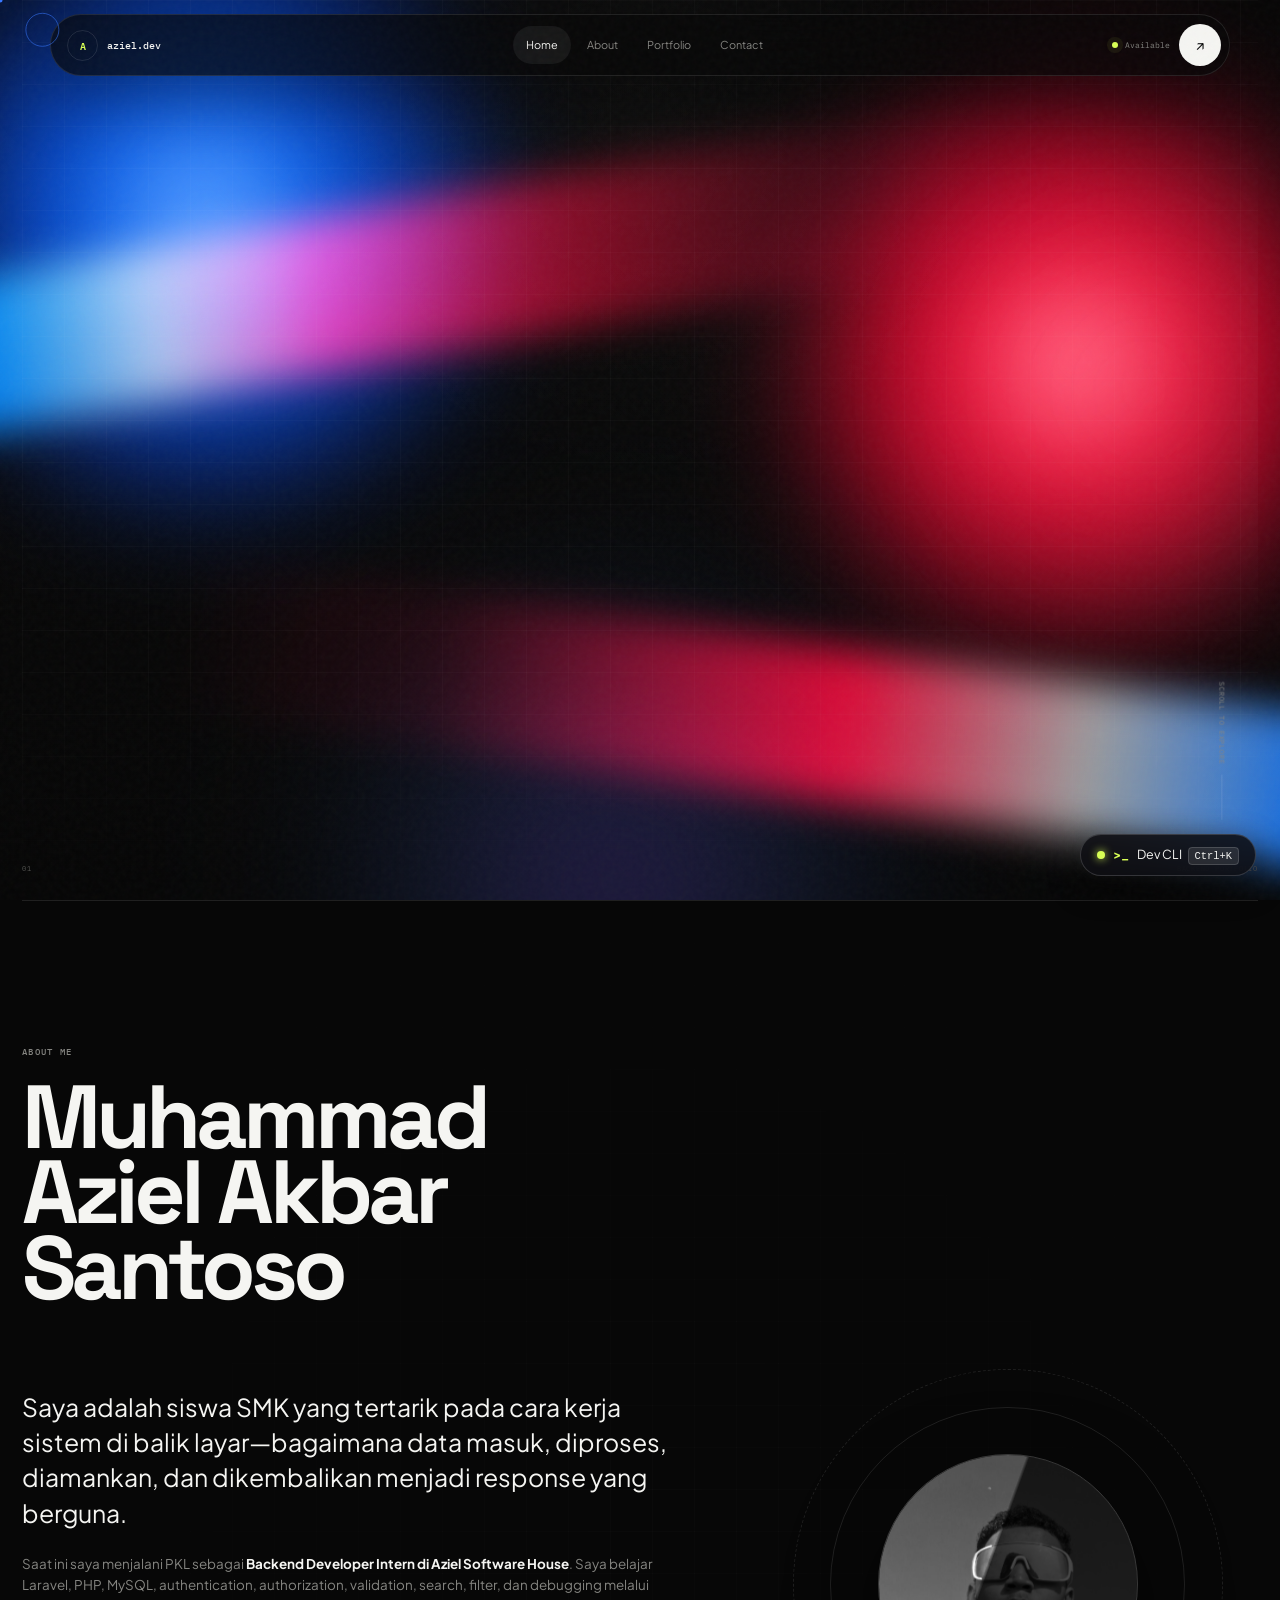
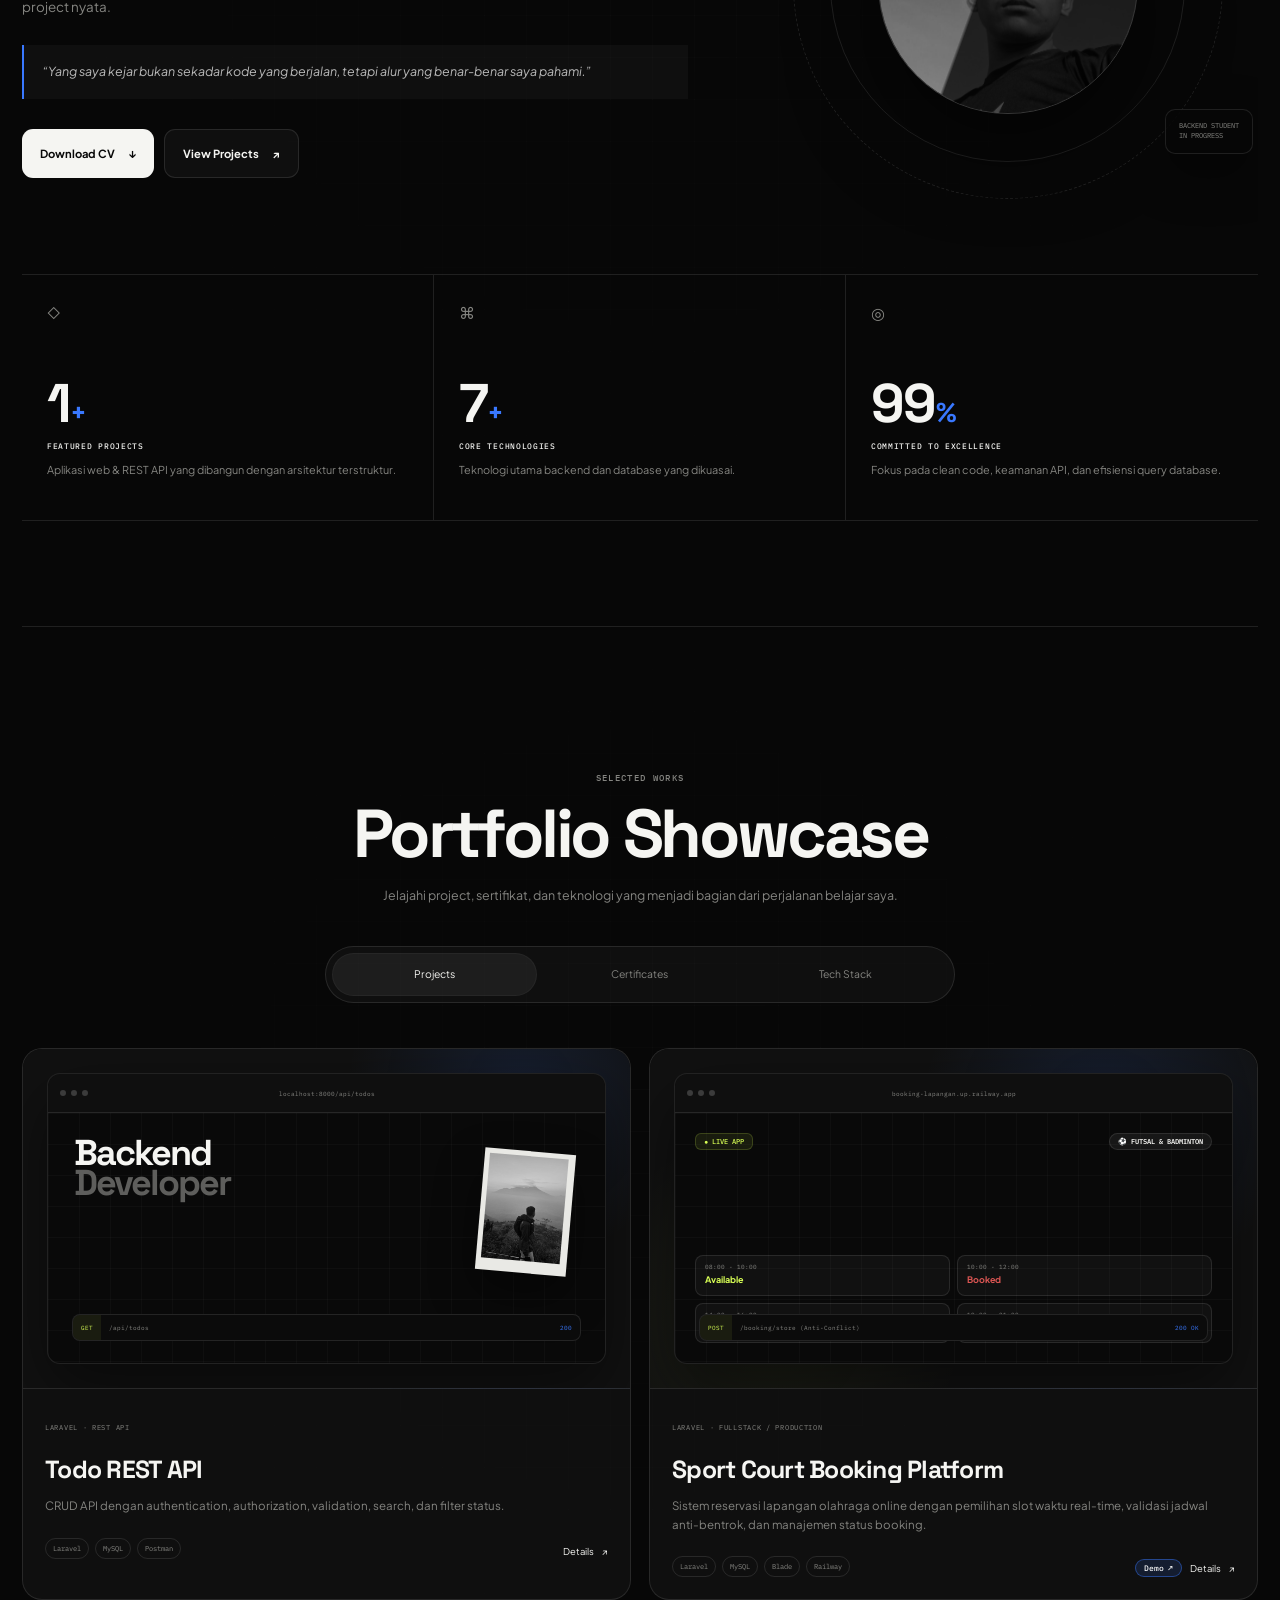
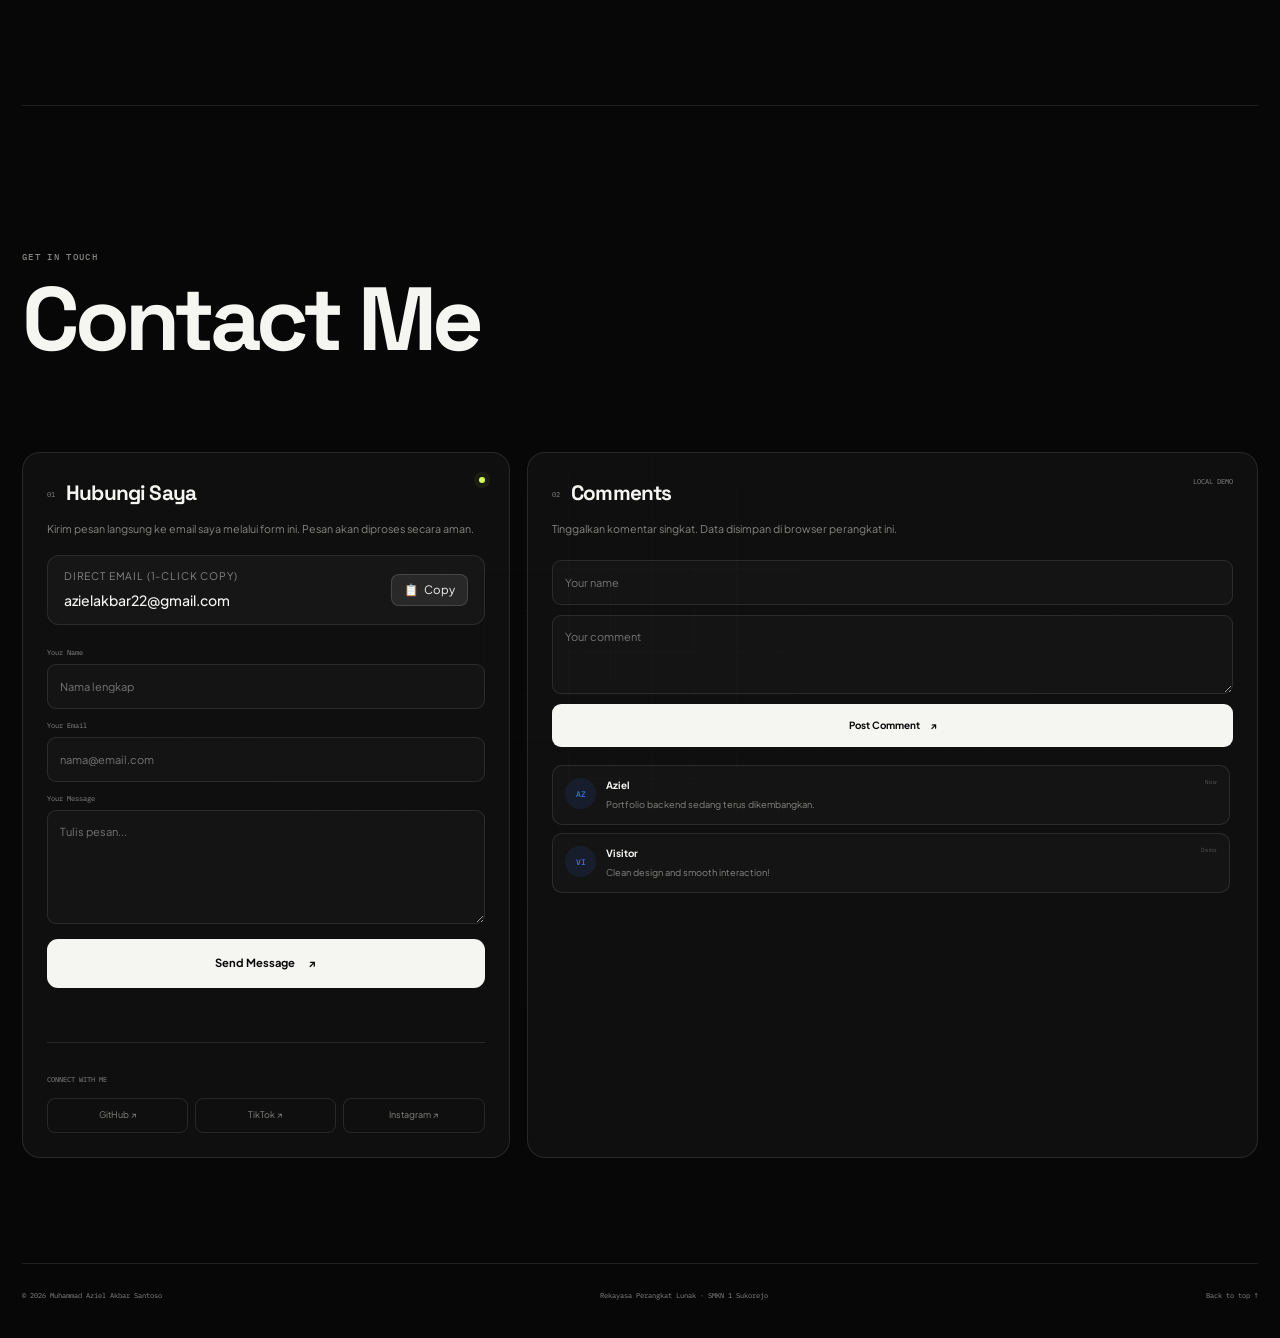
==== commit a08afc41: "feat: add developer cli terminal, interactive api tester, database erd, quick copy, and og banner" ====
--- a/index.html
+++ b/index.html
@@ -9,6 +9,8 @@
   <meta name="author" content="Muhammad Aziel Akbar Santoso" />
   <meta name="keywords"
     content="Muhammad Aziel, Backend Developer, Laravel, PHP, REST API, Portfolio, SMKN 1 Sukorejo, Web Developer" />
+  <!-- Canonical & Verification -->
+  <link rel="canonical" href="https://azielganteng.vercel.app/" />
   <!-- Google Site Verification -->
   <meta name="google-site-verification" content="google5648b6c1eda6b91b.html" />
 
@@ -21,17 +23,48 @@
 
   <!-- Open Graph / Facebook / LinkedIn / WhatsApp -->
   <meta property="og:type" content="website" />
+  <meta property="og:url" content="https://azielganteng.vercel.app/" />
   <meta property="og:title" content="Muhammad Aziel — Backend Developer Portfolio" />
   <meta property="og:description"
     content="Portfolio Muhammad Aziel Akbar Santoso — Siswa Rekayasa Perangkat Lunak SMKN 1 Sukorejo & Backend Developer Intern di Aziel Software House." />
-  <meta property="og:image" content="assets/images/foto1.jpeg" />
+  <meta property="og:image" content="https://azielganteng.vercel.app/assets/images/og-banner.jpg" />
+  <meta property="og:image:width" content="1200" />
+  <meta property="og:image:height" content="630" />
 
   <!-- Twitter -->
   <meta name="twitter:card" content="summary_large_image" />
+  <meta name="twitter:url" content="https://azielganteng.vercel.app/" />
   <meta name="twitter:title" content="Muhammad Aziel — Backend Developer Portfolio" />
   <meta name="twitter:description"
     content="Portfolio Muhammad Aziel Akbar Santoso — Backend Developer Intern di Aziel Software House." />
-  <meta name="twitter:image" content="assets/images/foto1.jpeg" />
+  <meta name="twitter:image" content="https://azielganteng.vercel.app/assets/images/og-banner.jpg" />
+
+  <!-- Structured Data / JSON-LD for Google SEO -->
+  <script type="application/ld+json">
+  {
+    "@context": "https://schema.org",
+    "@type": "Person",
+    "name": "Muhammad Aziel Akbar Santoso",
+    "alternateName": "Aziel",
+    "url": "https://azielganteng.vercel.app/",
+    "image": "https://azielganteng.vercel.app/assets/images/foto1.jpeg",
+    "jobTitle": "Backend Developer",
+    "worksFor": {
+      "@type": "Organization",
+      "name": "Aziel Software House"
+    },
+    "alumniOf": {
+      "@type": "EducationalOrganization",
+      "name": "SMKN 1 Sukorejo"
+    },
+    "knowsAbout": ["Laravel", "PHP", "MySQL", "REST API", "Database Design", "Backend Development"],
+    "sameAs": [
+      "https://github.com/azielganteng",
+      "https://www.instagram.com/ieelmorant_/",
+      "https://www.tiktok.com/@ellzznotgutt"
+    ]
+  }
+  </script>
 
   <!-- Fonts & Styles -->
   <link rel="preconnect" href="https://fonts.googleapis.com" />
@@ -39,9 +72,9 @@
   <link
     href="https://fonts.googleapis.com/css2?family=IBM+Plex+Mono:wght@400;500;600&family=Plus+Jakarta+Sans:wght@400;500;600;700&family=Space+Grotesk:wght@500;600;700&display=swap"
     rel="stylesheet" />
-  <link rel="stylesheet" href="style.css?v=2.7" />
-  <script src="motion.js?v=2.7" defer></script>
-  <script src="script.js?v=2.7" defer></script>
+  <link rel="stylesheet" href="style.css?v=2.8" />
+  <script src="motion.js?v=2.8" defer></script>
+  <script src="script.js?v=2.8" defer></script>
 </head>
 
 <body class="is-loading">
@@ -442,6 +475,37 @@
             <article class="tech-card reveal" data-delay="280"><span class="tech-icon tech-next">→</span><strong>Clean
                 Architecture</strong><small>NEXT TARGET</small></article>
           </div>
+
+          <div class="github-showcase reveal" data-delay="320">
+            <div class="github-card">
+              <div class="github-header">
+                <div class="github-user">
+                  <span class="github-avatar">⚡</span>
+                  <div>
+                    <strong>Muhammad Aziel</strong>
+                    <span>@azielganteng · GitHub Verified</span>
+                  </div>
+                </div>
+                <a href="https://github.com/azielganteng" target="_blank" rel="noopener noreferrer" class="github-badge">
+                  <span>Visit GitHub</span><i>↗</i>
+                </a>
+              </div>
+              <div class="github-stats-grid">
+                <div class="gh-stat-item">
+                  <span class="gh-stat-label">MAIN LANGUAGE</span>
+                  <strong class="gh-stat-val">PHP &amp; Laravel</strong>
+                </div>
+                <div class="gh-stat-item">
+                  <span class="gh-stat-label">CORE FOCUS</span>
+                  <strong class="gh-stat-val">REST API &amp; DB</strong>
+                </div>
+                <div class="gh-stat-item">
+                  <span class="gh-stat-label">CURRENT STATUS</span>
+                  <strong class="gh-stat-val status-live">● Open to Work / PKL</strong>
+                </div>
+              </div>
+            </div>
+          </div>
         </div>
       </div>
     </section>
@@ -465,6 +529,17 @@
             <i class="status-dot"></i>
           </div>
           <p>Kirim pesan langsung ke email saya melalui form ini. Pesan akan diproses secara aman.</p>
+
+          <div class="quick-email-box">
+            <div class="quick-email-info">
+              <span class="quick-email-label">DIRECT EMAIL (1-CLICK COPY)</span>
+              <code class="quick-email-text" id="quickEmailText">azielakbar22@gmail.com</code>
+            </div>
+            <button type="button" class="quick-copy-btn" id="copyEmailBtn" aria-label="Salin email ke clipboard">
+              <span class="copy-icon" id="copyBtnIcon">📋</span>
+              <span class="copy-label" id="copyBtnLabel">Copy</span>
+            </button>
+          </div>
 
           <form id="contactForm" class="contact-form" action="https://formspree.io/f/xljroywk" method="POST">
             <label><span>Your Name</span><input type="text" name="name" placeholder="Nama lengkap" autocomplete="name"
@@ -523,24 +598,84 @@
     <button class="project-modal-backdrop" type="button" data-close-modal aria-label="Tutup detail project"></button>
     <div class="project-modal-dialog">
       <div class="modal-topbar">
-        <button type="button" data-close-modal>← Back</button>
-        <span>PROJECT DETAILS</span>
-        <button type="button" data-close-modal aria-label="Tutup">×</button>
+        <button type="button" data-close-modal class="modal-back-btn">← Back</button>
+        <div class="modal-nav-tabs" role="tablist">
+          <button type="button" class="modal-nav-btn active" data-pmodal-tab="overview">📋 Overview</button>
+          <button type="button" class="modal-nav-btn" data-pmodal-tab="api">⚡ API Tester</button>
+          <button type="button" class="modal-nav-btn" data-pmodal-tab="erd">🗄️ Database ERD</button>
+        </div>
+        <button type="button" data-close-modal class="modal-close-icon" aria-label="Tutup">×</button>
       </div>
       <div class="modal-content" id="modalContent">
-        <div class="modal-copy">
-          <span class="modal-kicker" id="modalKicker">BACKEND PROJECT</span>
-          <h2 id="modalTitle">Project title</h2>
-          <p id="modalDescription">Project description.</p>
-          <div class="modal-stats" id="modalStats"></div>
-          <div class="modal-section"><span>KEY FEATURES</span>
-            <ul id="modalFeatures"></ul>
-          </div>
-          <div class="modal-section"><span>TECHNOLOGIES USED</span>
-            <div class="modal-tags" id="modalTags"></div>
-          </div>
-        </div>
-        <div class="modal-visual" id="modalVisual"></div>
+        <div class="modal-tab-panel active" id="pmodalTabOverview">
+          <div class="modal-copy">
+            <span class="modal-kicker" id="modalKicker">BACKEND PROJECT</span>
+            <h2 id="modalTitle">Project title</h2>
+            <p id="modalDescription">Project description.</p>
+            <div class="modal-stats" id="modalStats"></div>
+            <div class="modal-case-study" id="modalCaseStudy"></div>
+            <div class="modal-section"><span>KEY FEATURES</span>
+              <ul id="modalFeatures"></ul>
+            </div>
+            <div class="modal-section"><span>TECHNOLOGIES USED</span>
+              <div class="modal-tags" id="modalTags"></div>
+            </div>
+          </div>
+          <div class="modal-visual" id="modalVisual"></div>
+        </div>
+
+        <div class="modal-tab-panel" id="pmodalTabApi">
+          <div class="api-tester-wrap">
+            <div class="api-tester-top">
+              <div class="api-endpoint-bar">
+                <span class="api-method-badge" id="apiMethodBadge">GET</span>
+                <select id="apiEndpointSelect" class="api-endpoint-select" aria-label="Pilih Endpoint API">
+                </select>
+                <button type="button" class="api-send-btn" id="apiSendBtn">
+                  <span>SEND REQUEST</span><i>▶</i>
+                </button>
+              </div>
+            </div>
+
+            <div class="api-tester-grid">
+              <div class="api-req-panel">
+                <div class="api-panel-title">
+                  <span>REQUEST PARAMS &amp; BODY</span>
+                  <span class="api-auth-pill">Bearer Token [Sanctum]</span>
+                </div>
+                <div class="api-req-view" id="apiReqPayload">
+                  <code>// Parameter request otomatis terisi</code>
+                </div>
+                <div class="api-doc-tip" id="apiDocTip">
+                  <strong>ℹ️ Endpoint Doc:</strong> <span id="apiDocText">Memuat dokumentasi endpoint...</span>
+                </div>
+              </div>
+
+              <div class="api-res-panel">
+                <div class="api-res-header">
+                  <div class="api-res-status">
+                    <span>RESPONSE:</span>
+                    <span class="status-badge status-200" id="apiStatusBadge">200 OK</span>
+                    <span class="latency-badge" id="apiLatencyBadge">⚡ 32ms</span>
+                  </div>
+                  <span class="api-size-badge">Content-Type: application/json</span>
+                </div>
+                <pre class="api-json-body" id="apiJsonBody"><code>// Klik SEND REQUEST untuk menjalankan simulasi</code></pre>
+              </div>
+            </div>
+          </div>
+        </div>
+
+        <div class="modal-tab-panel" id="pmodalTabErd">
+          <div class="erd-viewer-wrap">
+            <div class="erd-intro">
+              <h4>🗄️ Relational Database Schema &amp; Indexes</h4>
+              <p>Struktur arsitektur database MySQL dengan integritas relasi foreign key, constraint, dan indexing untuk performa query.</p>
+            </div>
+            <div class="erd-grid" id="erdGrid">
+            </div>
+          </div>
+        </div>
       </div>
     </div>
   </div>
@@ -555,7 +690,6 @@
     </div>
   </div>
 
-  <!-- CV Preview & Permission Modal -->
   <div class="certificate-modal cv-modal" id="cvModal" aria-hidden="true" role="dialog" aria-modal="true"
     aria-label="Curriculum Vitae Muhammad Aziel">
     <button class="project-modal-backdrop" type="button" data-close-cv aria-label="Tutup CV"></button>
@@ -572,34 +706,23 @@
         <button class="certificate-modal-close" type="button" data-close-cv aria-label="Tutup">×</button>
       </div>
 
-      <!-- CV Navigation Tabs -->
       <div class="cv-modal-nav">
         <button type="button" class="cv-tab-btn active" data-cv-tab="summary">📄 Ringkasan Profil</button>
         <button type="button" class="cv-tab-btn" data-cv-tab="request">🔒 Minta Dokumen Lengkap</button>
       </div>
 
       <div class="cv-modal-body">
-        <!-- Tab 1: Privacy Safe Profile Summary -->
         <div class="cv-tab-panel active" id="cvTabSummary">
           <div class="cv-profile-card">
             <div class="cv-avatar-shell">
               <img src="assets/images/foto2.jpeg" alt="Muhammad Aziel Akbar Santoso" />
               <span class="cv-online-dot"></span>
             </div>
-            <div class="cv-profile-details">
-              <div class="cv-item">
-                <span class="cv-label">Email Profesional</span>
-                <a href="mailto:azielakbar22@gmail.com" class="cv-val cv-link">azielakbar22@gmail.com <i>↗</i></a>
-              </div>
-              <div class="cv-item">
-                <span class="cv-label">Nomor Telepon</span>
-                <span class="cv-val cv-protected">•••• •••• 9299 <em title="Tersedia via tombol Minta Akses">🔒
-                    Dilindungi</em></span>
-              </div>
-              <div class="cv-item">
-                <span class="cv-label">Alamat Rumah</span>
-                <span class="cv-val cv-protected">Pasuruan, Jawa Timur <em
-                    title="Alamat detail diberikan kepada instansi resmi">🔒 Dilindungi</em></span>
+            <div class="cv-profile-info">
+              <h4>Muhammad Aziel Akbar Santoso</h4>
+              <p class="cv-role">Backend Developer Intern @ Aziel Software House</p>
+              <div class="cv-tags">
+                <span>Laravel</span><span>PHP</span><span>MySQL</span><span>REST API</span>
               </div>
             </div>
           </div>
@@ -639,7 +762,6 @@
           </div>
         </div>
 
-        <!-- Tab 2: Request Full CV Access Form -->
         <div class="cv-tab-panel" id="cvTabRequest">
           <div class="cv-request-intro">
             <div class="cv-request-icon">🔒</div>
@@ -681,6 +803,48 @@
       </div>
     </div>
   </div>
+
+  <button class="terminal-launcher" id="terminalLauncher" type="button" aria-label="Buka Developer Terminal" title="Developer Terminal (Ctrl + K)">
+    <span class="terminal-pulse"></span>
+    <span class="terminal-icon">&gt;_</span>
+    <span class="terminal-text">Dev CLI <kbd>Ctrl+K</kbd></span>
+  </button>
+
+  <div class="terminal-modal" id="terminalModal" aria-hidden="true" role="dialog" aria-modal="true" aria-label="Developer Terminal">
+    <button class="project-modal-backdrop" type="button" id="terminalBackdrop" aria-label="Tutup Terminal"></button>
+    <div class="terminal-window">
+      <div class="terminal-header">
+        <div class="terminal-dots">
+          <span class="dot dot-red" id="terminalCloseBtn" title="Close"></span>
+          <span class="dot dot-yellow" title="Minimize"></span>
+          <span class="dot dot-green" title="Maximize"></span>
+        </div>
+        <div class="terminal-title">aziel@portfolio-server: ~ (v2.8)</div>
+        <div class="terminal-hint">Ketik <code>help</code> atau klik perintah cepat</div>
+      </div>
+      <div class="terminal-body" id="terminalBody">
+        <div class="terminal-output" id="terminalOutput">
+          <p class="term-welcome">=== MUHAMMAD AZIEL BACKEND CLI (v2.8.0) ===</p>
+          <p class="term-dim">Interactive developer console. Jelajahi portfolio, tes API, dan lihat sistem backend.</p>
+          <p class="term-dim">Ketik <span class="term-hl">help</span> atau klik salah satu perintah cepat di bawah:</p>
+        </div>
+        <div class="terminal-chips" id="terminalChips">
+          <button type="button" data-cmd="help">help</button>
+          <button type="button" data-cmd="about">about</button>
+          <button type="button" data-cmd="skills">skills</button>
+          <button type="button" data-cmd="projects">projects</button>
+          <button type="button" data-cmd="api">api</button>
+          <button type="button" data-cmd="contact">contact</button>
+          <button type="button" data-cmd="cv">cv</button>
+          <button type="button" data-cmd="clear">clear</button>
+        </div>
+        <form class="terminal-input-row" id="terminalForm">
+          <span class="term-prompt">guest@aziel.dev:~$</span>
+          <input type="text" id="terminalInput" class="terminal-input" autocomplete="off" autocorrect="off" autocapitalize="off" spellcheck="false" placeholder="Ketik perintah di sini..." />
+        </form>
+      </div>
+    </div>
+  </div>
 </body>
 
 </html>
--- a/style.css
+++ b/style.css
@@ -754,3 +754,720 @@
   *,*::before,*::after{scroll-behavior:auto!important;animation-duration:.01ms!important;animation-iteration-count:1!important;transition-duration:.01ms!important}
   .reveal,.reveal-left,.reveal-right,.reveal-scale,[data-split="lines"]>span{opacity:1!important;transform:none!important;filter:none!important}
 }
+
+/* =====================================================
+   QUICK EMAIL COPY BOX
+====================================================== */
+.quick-email-box {
+  display: flex;
+  align-items: center;
+  justify-content: space-between;
+  gap: 12px;
+  background: rgba(255, 255, 255, 0.03);
+  border: 1px solid rgba(255, 255, 255, 0.09);
+  padding: 12px 16px;
+  border-radius: 12px;
+  margin: 18px 0 20px;
+  transition: all 0.25s ease;
+}
+.quick-email-box:hover {
+  border-color: rgba(255, 255, 255, 0.18);
+  background: rgba(255, 255, 255, 0.05);
+}
+.quick-email-info {
+  display: flex;
+  flex-direction: column;
+  gap: 4px;
+}
+.quick-email-label {
+  font-family: var(--font-mono);
+  font-size: 0.65rem;
+  letter-spacing: 0.08em;
+  color: var(--muted);
+}
+.quick-email-text {
+  font-family: var(--font-mono);
+  font-size: 0.88rem;
+  color: var(--fg);
+  font-weight: 500;
+}
+.quick-copy-btn {
+  display: inline-flex;
+  align-items: center;
+  gap: 6px;
+  background: rgba(255, 255, 255, 0.08);
+  border: 1px solid rgba(255, 255, 255, 0.14);
+  color: var(--fg);
+  font-family: var(--font-mono);
+  font-size: 0.72rem;
+  padding: 6px 12px;
+  border-radius: 8px;
+  cursor: pointer;
+  transition: all 0.2s ease;
+}
+.quick-copy-btn:hover {
+  background: var(--fg);
+  color: var(--bg);
+  border-color: var(--fg);
+  transform: translateY(-1px);
+}
+.quick-copy-btn.copied {
+  background: var(--lime);
+  color: #000;
+  border-color: var(--lime);
+}
+
+/* =====================================================
+   GITHUB SHOWCASE CARD
+====================================================== */
+.github-showcase {
+  margin-top: 24px;
+  width: 100%;
+}
+.github-card {
+  background: linear-gradient(145deg, rgba(20, 20, 24, 0.8), rgba(12, 12, 14, 0.9));
+  border: 1px solid rgba(255, 255, 255, 0.08);
+  border-radius: 16px;
+  padding: 20px 24px;
+  display: flex;
+  flex-direction: column;
+  gap: 16px;
+  box-shadow: 0 10px 30px rgba(0, 0, 0, 0.35);
+  backdrop-filter: blur(12px);
+  transition: border-color 0.3s ease;
+}
+.github-card:hover {
+  border-color: rgba(255, 255, 255, 0.18);
+}
+.github-header {
+  display: flex;
+  align-items: center;
+  justify-content: space-between;
+  gap: 14px;
+}
+.github-user {
+  display: flex;
+  align-items: center;
+  gap: 12px;
+}
+.github-avatar {
+  width: 38px;
+  height: 38px;
+  border-radius: 10px;
+  background: rgba(255, 255, 255, 0.06);
+  border: 1px solid rgba(255, 255, 255, 0.12);
+  display: grid;
+  place-items: center;
+  font-size: 1.1rem;
+}
+.github-user strong {
+  display: block;
+  font-size: 0.95rem;
+  color: var(--fg);
+}
+.github-user span {
+  font-family: var(--font-mono);
+  font-size: 0.72rem;
+  color: var(--muted);
+}
+.github-badge {
+  display: inline-flex;
+  align-items: center;
+  gap: 6px;
+  background: rgba(255, 255, 255, 0.06);
+  border: 1px solid rgba(255, 255, 255, 0.12);
+  color: var(--fg);
+  font-family: var(--font-mono);
+  font-size: 0.72rem;
+  padding: 6px 14px;
+  border-radius: 8px;
+  text-decoration: none;
+  transition: all 0.2s ease;
+}
+.github-badge:hover {
+  background: var(--fg);
+  color: var(--bg);
+  border-color: var(--fg);
+}
+.github-stats-grid {
+  display: grid;
+  grid-template-columns: repeat(3, 1fr);
+  gap: 12px;
+  background: rgba(0, 0, 0, 0.35);
+  border: 1px solid rgba(255, 255, 255, 0.05);
+  padding: 12px 16px;
+  border-radius: 10px;
+}
+.gh-stat-item {
+  display: flex;
+  flex-direction: column;
+  gap: 3px;
+}
+.gh-stat-label {
+  font-family: var(--font-mono);
+  font-size: 0.62rem;
+  color: var(--muted);
+  letter-spacing: 0.06em;
+}
+.gh-stat-val {
+  font-size: 0.82rem;
+  color: var(--fg);
+  font-family: var(--font-mono);
+}
+.gh-stat-val.status-live {
+  color: var(--lime);
+}
+
+/* =====================================================
+   UPGRADED PROJECT MODAL (TABS, API TESTER, ERD)
+====================================================== */
+.modal-topbar {
+  display: flex;
+  align-items: center;
+  justify-content: space-between;
+  gap: 12px;
+  border-bottom: 1px solid rgba(255, 255, 255, 0.08);
+}
+.modal-nav-tabs {
+  display: flex;
+  align-items: center;
+  gap: 6px;
+  background: rgba(255, 255, 255, 0.04);
+  padding: 4px;
+  border-radius: 10px;
+  border: 1px solid rgba(255, 255, 255, 0.06);
+}
+.modal-nav-btn {
+  background: transparent;
+  border: none;
+  color: var(--muted);
+  font-family: var(--font-mono);
+  font-size: 0.72rem;
+  padding: 6px 14px;
+  border-radius: 6px;
+  cursor: pointer;
+  transition: all 0.2s ease;
+}
+.modal-nav-btn:hover {
+  color: var(--fg);
+}
+.modal-nav-btn.active {
+  background: rgba(255, 255, 255, 0.12);
+  color: var(--fg);
+  font-weight: 600;
+}
+.modal-tab-panel {
+  display: none;
+  width: 100%;
+}
+.modal-tab-panel.active {
+  display: contents;
+}
+#pmodalTabApi.active,
+#pmodalTabErd.active {
+  display: block;
+  padding: 24px;
+  width: 100%;
+}
+
+/* Case Study Problem-Solution */
+.modal-case-study {
+  margin: 20px 0;
+  display: flex;
+  flex-direction: column;
+  gap: 12px;
+}
+.case-study-box {
+  background: rgba(255, 255, 255, 0.03);
+  border-left: 3px solid #6366f1;
+  padding: 12px 16px;
+  border-radius: 0 10px 10px 0;
+}
+.case-study-box.solution {
+  border-left-color: var(--lime);
+}
+.case-study-box strong {
+  display: block;
+  font-size: 0.75rem;
+  font-family: var(--font-mono);
+  color: var(--fg);
+  margin-bottom: 4px;
+}
+.case-study-box p {
+  font-size: 0.8rem;
+  color: var(--muted);
+  line-height: 1.5;
+  margin: 0;
+}
+
+/* API Tester Layout */
+.api-tester-wrap {
+  display: flex;
+  flex-direction: column;
+  gap: 18px;
+}
+.api-endpoint-bar {
+  display: flex;
+  align-items: center;
+  gap: 10px;
+  background: rgba(0, 0, 0, 0.4);
+  border: 1px solid rgba(255, 255, 255, 0.1);
+  padding: 8px 12px;
+  border-radius: 12px;
+}
+.api-method-badge {
+  font-family: var(--font-mono);
+  font-size: 0.75rem;
+  font-weight: 700;
+  padding: 4px 10px;
+  border-radius: 6px;
+  background: #10b981;
+  color: #000;
+}
+.api-method-badge.post {
+  background: #3b82f6;
+  color: #fff;
+}
+.api-endpoint-select {
+  flex: 1;
+  background: transparent;
+  border: none;
+  color: var(--fg);
+  font-family: var(--font-mono);
+  font-size: 0.85rem;
+  outline: none;
+  cursor: pointer;
+}
+.api-endpoint-select option {
+  background: #141416;
+  color: #fff;
+}
+.api-send-btn {
+  display: inline-flex;
+  align-items: center;
+  gap: 6px;
+  background: var(--lime);
+  color: #000;
+  border: none;
+  font-family: var(--font-mono);
+  font-weight: 700;
+  font-size: 0.75rem;
+  padding: 8px 16px;
+  border-radius: 8px;
+  cursor: pointer;
+  transition: all 0.2s ease;
+}
+.api-send-btn:hover {
+  transform: scale(1.02);
+  filter: brightness(1.1);
+}
+.api-send-btn.loading {
+  opacity: 0.7;
+  pointer-events: none;
+}
+.api-tester-grid {
+  display: grid;
+  grid-template-columns: 1fr 1.2fr;
+  gap: 16px;
+}
+.api-req-panel,
+.api-res-panel {
+  background: rgba(0, 0, 0, 0.35);
+  border: 1px solid rgba(255, 255, 255, 0.08);
+  border-radius: 12px;
+  padding: 16px;
+  display: flex;
+  flex-direction: column;
+  gap: 12px;
+}
+.api-panel-title,
+.api-res-header {
+  display: flex;
+  align-items: center;
+  justify-content: space-between;
+  border-bottom: 1px solid rgba(255, 255, 255, 0.06);
+  padding-bottom: 10px;
+  font-family: var(--font-mono);
+  font-size: 0.7rem;
+  color: var(--muted);
+}
+.api-auth-pill {
+  background: rgba(99, 102, 241, 0.15);
+  color: #818cf8;
+  border: 1px solid rgba(99, 102, 241, 0.3);
+  padding: 2px 8px;
+  border-radius: 6px;
+  font-size: 0.65rem;
+}
+.api-req-view {
+  background: rgba(0, 0, 0, 0.5);
+  padding: 12px;
+  border-radius: 8px;
+  font-family: var(--font-mono);
+  font-size: 0.75rem;
+  color: #cbd5e1;
+  min-height: 110px;
+  overflow-x: auto;
+}
+.api-doc-tip {
+  font-size: 0.75rem;
+  color: var(--muted);
+  line-height: 1.4;
+  background: rgba(255, 255, 255, 0.02);
+  padding: 8px 12px;
+  border-radius: 8px;
+}
+.api-res-status {
+  display: flex;
+  align-items: center;
+  gap: 8px;
+}
+.status-badge {
+  font-family: var(--font-mono);
+  font-weight: 700;
+  font-size: 0.7rem;
+  padding: 2px 8px;
+  border-radius: 4px;
+  background: rgba(16, 185, 129, 0.2);
+  color: #34d399;
+  border: 1px solid rgba(16, 185, 129, 0.4);
+}
+.latency-badge {
+  font-family: var(--font-mono);
+  font-size: 0.68rem;
+  color: var(--lime);
+}
+.api-size-badge {
+  font-family: var(--font-mono);
+  font-size: 0.65rem;
+  color: var(--muted);
+}
+.api-json-body {
+  margin: 0;
+  background: #09090b;
+  border: 1px solid rgba(255, 255, 255, 0.06);
+  padding: 14px;
+  border-radius: 8px;
+  font-family: var(--font-mono);
+  font-size: 0.78rem;
+  color: #e2e8f0;
+  min-height: 220px;
+  max-height: 320px;
+  overflow-y: auto;
+  line-height: 1.5;
+}
+
+/* ERD Database Schema Viewer */
+.erd-viewer-wrap {
+  display: flex;
+  flex-direction: column;
+  gap: 18px;
+}
+.erd-intro h4 {
+  font-size: 1.05rem;
+  color: var(--fg);
+  margin-bottom: 4px;
+}
+.erd-intro p {
+  font-size: 0.78rem;
+  color: var(--muted);
+  margin: 0;
+}
+.erd-grid {
+  display: grid;
+  grid-template-columns: repeat(auto-fit, minmax(240px, 1fr));
+  gap: 16px;
+}
+.erd-card {
+  background: rgba(0, 0, 0, 0.4);
+  border: 1px solid rgba(255, 255, 255, 0.08);
+  border-radius: 12px;
+  overflow: hidden;
+}
+.erd-table-header {
+  background: rgba(255, 255, 255, 0.05);
+  border-bottom: 1px solid rgba(255, 255, 255, 0.08);
+  padding: 10px 14px;
+  display: flex;
+  align-items: center;
+  justify-content: space-between;
+}
+.erd-table-header strong {
+  font-family: var(--font-mono);
+  font-size: 0.85rem;
+  color: var(--fg);
+}
+.erd-table-badge {
+  font-family: var(--font-mono);
+  font-size: 0.62rem;
+  color: var(--muted);
+}
+.erd-fields {
+  padding: 8px 12px;
+  display: flex;
+  flex-direction: column;
+  gap: 6px;
+}
+.erd-field-row {
+  display: flex;
+  align-items: center;
+  justify-content: space-between;
+  font-family: var(--font-mono);
+  font-size: 0.72rem;
+  padding: 4px 0;
+  border-bottom: 1px dashed rgba(255, 255, 255, 0.04);
+}
+.erd-field-row:last-child {
+  border-bottom: none;
+}
+.erd-field-name {
+  display: flex;
+  align-items: center;
+  gap: 6px;
+  color: #e2e8f0;
+}
+.erd-pk {
+  background: #f59e0b;
+  color: #000;
+  font-weight: 700;
+  font-size: 0.55rem;
+  padding: 1px 4px;
+  border-radius: 3px;
+}
+.erd-fk {
+  background: #6366f1;
+  color: #fff;
+  font-weight: 700;
+  font-size: 0.55rem;
+  padding: 1px 4px;
+  border-radius: 3px;
+}
+.erd-field-type {
+  color: var(--muted);
+  font-size: 0.65rem;
+}
+
+/* =====================================================
+   DEVELOPER CLI TERMINAL (CTRL + K)
+====================================================== */
+.terminal-launcher {
+  position: fixed;
+  bottom: 24px;
+  right: 24px;
+  z-index: 990;
+  display: inline-flex;
+  align-items: center;
+  gap: 8px;
+  background: rgba(14, 14, 18, 0.85);
+  border: 1px solid rgba(255, 255, 255, 0.16);
+  color: var(--fg);
+  font-family: var(--font-mono);
+  font-size: 0.78rem;
+  padding: 10px 16px;
+  border-radius: 999px;
+  cursor: pointer;
+  box-shadow: 0 10px 30px rgba(0, 0, 0, 0.5), 0 0 15px rgba(255, 255, 255, 0.05);
+  backdrop-filter: blur(16px);
+  transition: all 0.25s cubic-bezier(0.2, 0.8, 0.2, 1);
+}
+.terminal-launcher:hover {
+  border-color: var(--lime);
+  transform: translateY(-2px);
+  box-shadow: 0 12px 35px rgba(0, 0, 0, 0.6), 0 0 20px rgba(184, 255, 107, 0.2);
+}
+.terminal-pulse {
+  width: 8px;
+  height: 8px;
+  border-radius: 50%;
+  background: var(--lime);
+  box-shadow: 0 0 8px var(--lime);
+  animation: termPulse 2s infinite;
+}
+@keyframes termPulse {
+  0%, 100% { opacity: 1; transform: scale(1); }
+  50% { opacity: 0.4; transform: scale(0.85); }
+}
+.terminal-icon {
+  font-weight: 700;
+  color: var(--lime);
+}
+.terminal-text kbd {
+  background: rgba(255, 255, 255, 0.1);
+  padding: 2px 6px;
+  border-radius: 4px;
+  font-size: 0.65rem;
+  margin-left: 4px;
+  border: 1px solid rgba(255, 255, 255, 0.15);
+}
+
+.terminal-modal {
+  position: fixed;
+  inset: 0;
+  z-index: 1000;
+  display: grid;
+  place-items: center;
+  padding: 20px;
+  opacity: 0;
+  visibility: hidden;
+  transition: all 0.3s ease;
+}
+.terminal-modal.is-open {
+  opacity: 1;
+  visibility: visible;
+}
+.terminal-window {
+  position: relative;
+  width: min(720px, 94vw);
+  height: min(520px, 82vh);
+  background: #09090b;
+  border: 1px solid rgba(255, 255, 255, 0.14);
+  border-radius: 14px;
+  display: flex;
+  flex-direction: column;
+  box-shadow: 0 25px 60px rgba(0, 0, 0, 0.85), 0 0 40px rgba(0, 0, 0, 0.5);
+  overflow: hidden;
+  z-index: 10;
+  transform: scale(0.95) translateY(10px);
+  transition: transform 0.25s cubic-bezier(0.2, 0.8, 0.2, 1);
+}
+.terminal-modal.is-open .terminal-window {
+  transform: scale(1) translateY(0);
+}
+.terminal-header {
+  background: #141418;
+  border-bottom: 1px solid rgba(255, 255, 255, 0.08);
+  padding: 10px 14px;
+  display: flex;
+  align-items: center;
+  justify-content: space-between;
+}
+.terminal-dots {
+  display: flex;
+  align-items: center;
+  gap: 6px;
+}
+.dot {
+  width: 11px;
+  height: 11px;
+  border-radius: 50%;
+  cursor: pointer;
+}
+.dot-red { background: #ef4444; }
+.dot-yellow { background: #f59e0b; }
+.dot-green { background: #10b981; }
+.terminal-title {
+  font-family: var(--font-mono);
+  font-size: 0.72rem;
+  color: var(--muted);
+}
+.terminal-hint {
+  font-family: var(--font-mono);
+  font-size: 0.65rem;
+  color: rgba(255, 255, 255, 0.35);
+}
+.terminal-body {
+  flex: 1;
+  padding: 16px;
+  display: flex;
+  flex-direction: column;
+  gap: 12px;
+  overflow-y: auto;
+  font-family: var(--font-mono);
+  font-size: 0.8rem;
+  color: #e2e8f0;
+}
+.terminal-output {
+  flex: 1;
+  display: flex;
+  flex-direction: column;
+  gap: 6px;
+}
+.term-welcome {
+  color: var(--lime);
+  font-weight: 700;
+  margin: 0;
+}
+.term-dim {
+  color: var(--muted);
+  margin: 0;
+}
+.term-hl {
+  color: #38bdf8;
+  font-weight: 600;
+}
+.term-line {
+  margin: 0;
+  line-height: 1.5;
+}
+.term-user-cmd {
+  color: #f59e0b;
+}
+.term-table {
+  width: 100%;
+  border-collapse: collapse;
+  margin: 6px 0;
+  font-size: 0.75rem;
+}
+.term-table td {
+  padding: 3px 8px 3px 0;
+}
+.term-table td.cmd-name {
+  color: #38bdf8;
+  font-weight: 600;
+  width: 100px;
+}
+.terminal-chips {
+  display: flex;
+  flex-wrap: wrap;
+  gap: 6px;
+  padding-top: 6px;
+  border-top: 1px solid rgba(255, 255, 255, 0.05);
+}
+.terminal-chips button {
+  background: rgba(255, 255, 255, 0.05);
+  border: 1px solid rgba(255, 255, 255, 0.1);
+  color: var(--fg);
+  font-family: var(--font-mono);
+  font-size: 0.68rem;
+  padding: 3px 8px;
+  border-radius: 5px;
+  cursor: pointer;
+  transition: all 0.15s ease;
+}
+.terminal-chips button:hover {
+  background: var(--fg);
+  color: var(--bg);
+  border-color: var(--fg);
+}
+.terminal-input-row {
+  display: flex;
+  align-items: center;
+  gap: 8px;
+  background: rgba(0, 0, 0, 0.4);
+  border: 1px solid rgba(255, 255, 255, 0.1);
+  padding: 8px 12px;
+  border-radius: 8px;
+}
+.term-prompt {
+  color: var(--lime);
+  font-weight: 600;
+  font-size: 0.78rem;
+}
+.terminal-input {
+  flex: 1;
+  background: transparent;
+  border: none;
+  color: #fff;
+  font-family: var(--font-mono);
+  font-size: 0.8rem;
+  outline: none;
+}
+
+@media (max-width: 768px) {
+  .api-tester-grid { grid-template-columns: 1fr; }
+  .github-stats-grid { grid-template-columns: 1fr; }
+  .modal-nav-tabs { width: 100%; justify-content: center; }
+  .modal-nav-btn { font-size: 0.62rem; padding: 5px 8px; }
+  .terminal-launcher .terminal-text kbd { display: none; }
+  .terminal-window { height: 90vh; }
+}
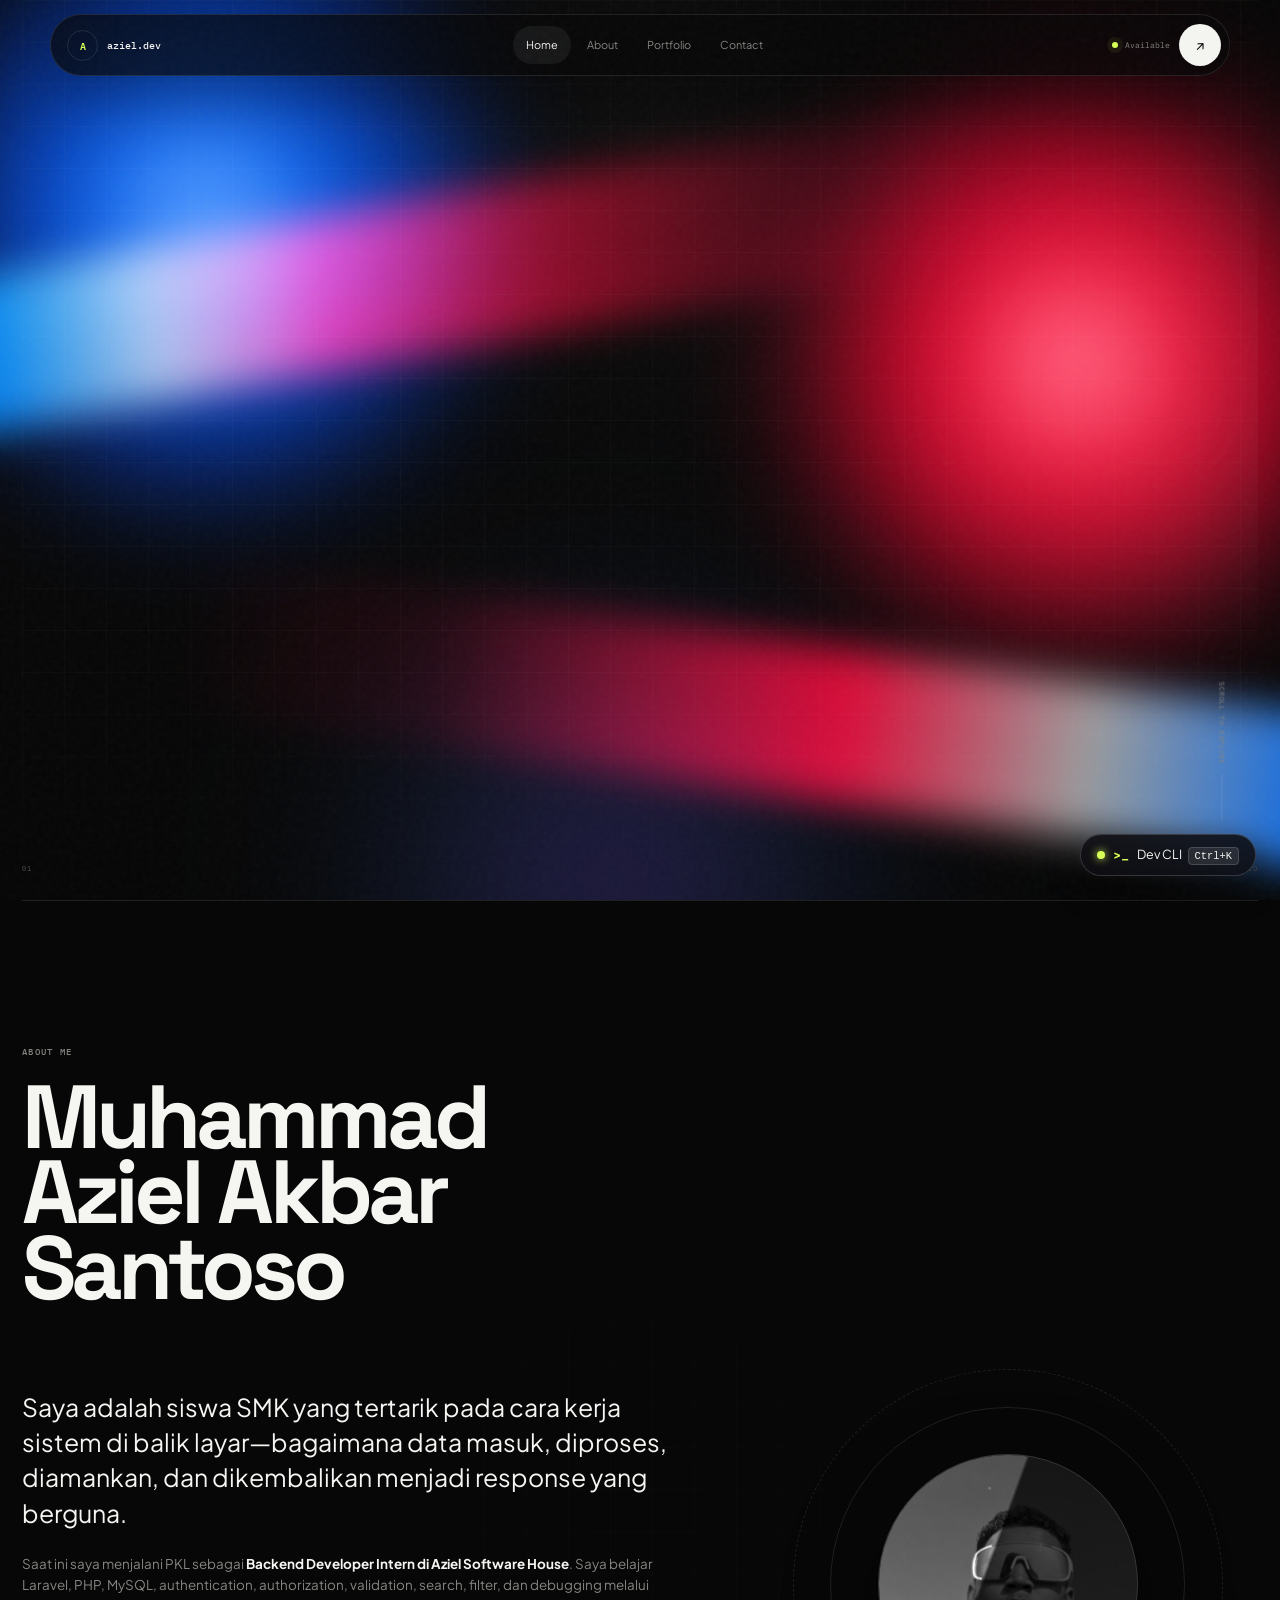
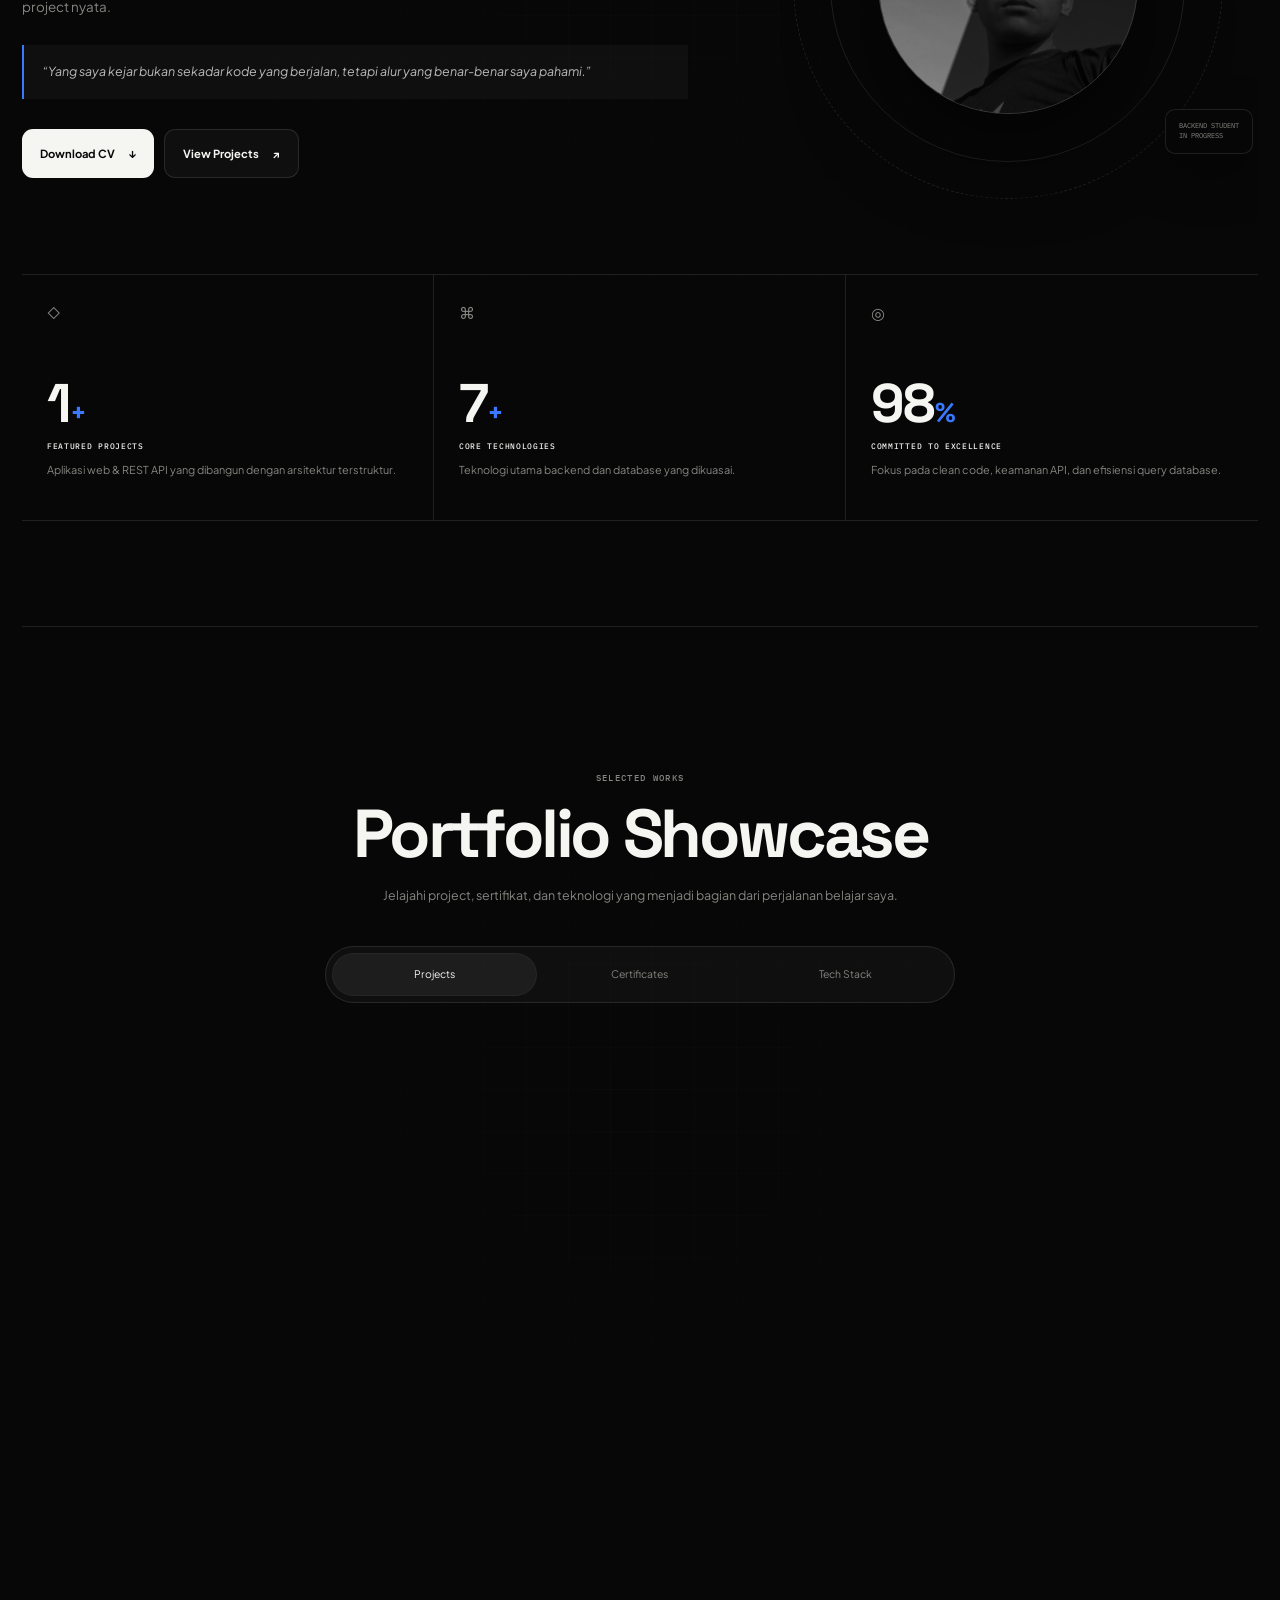
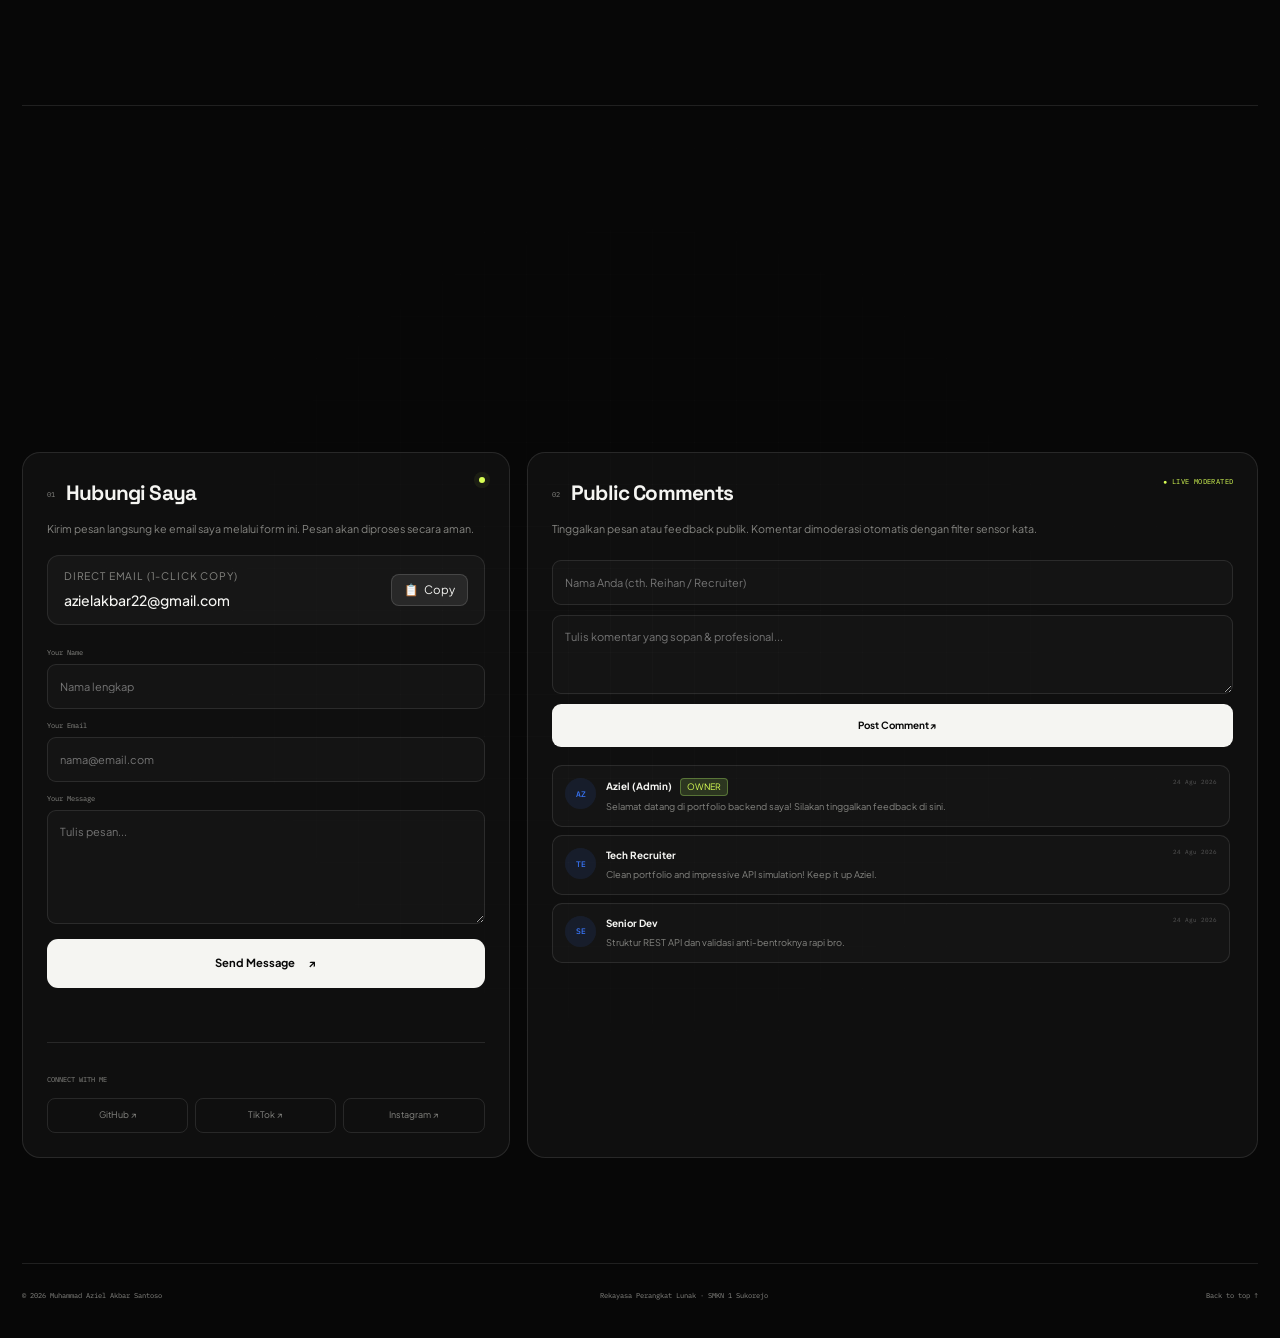
==== commit 4c9b0641: "feat: add comment auto-moderation and blacklist filter for budi/idub and bad words" ====
--- a/index.html
+++ b/index.html
@@ -569,16 +569,19 @@
         <div class="comments-card reveal-right">
           <div class="contact-card-title">
             <div><span>02</span>
-              <h3>Comments</h3>
-            </div>
-            <small>LOCAL DEMO</small>
-          </div>
-          <p>Tinggalkan komentar singkat. Data disimpan di browser perangkat ini.</p>
+              <h3>Public Comments</h3>
+            </div>
+            <small class="comment-badge">● LIVE MODERATED</small>
+          </div>
+          <p>Tinggalkan pesan atau feedback publik. Komentar dimoderasi otomatis dengan filter sensor kata.</p>
 
           <form id="commentForm" class="comment-form">
-            <input type="text" name="commentName" placeholder="Your name" maxlength="24" required />
-            <textarea name="commentText" rows="3" placeholder="Your comment" maxlength="140" required></textarea>
-            <button type="submit">Post Comment <span>↗</span></button>
+            <input type="text" name="commentName" id="commentNameInput" placeholder="Nama Anda (cth. Reihan / Recruiter)" maxlength="24" required />
+            <textarea name="commentText" id="commentTextInput" rows="3" placeholder="Tulis komentar yang sopan & profesional..." maxlength="140" required></textarea>
+            <button type="submit" id="commentSubmitBtn">
+              <span>Post Comment</span><i>↗</i>
+            </button>
+            <div class="comment-status" id="commentStatus" aria-live="polite"></div>
           </form>
 
           <div class="comment-list" id="commentList" aria-live="polite"></div>
--- a/style.css
+++ b/style.css
@@ -1471,3 +1471,46 @@
   .terminal-launcher .terminal-text kbd { display: none; }
   .terminal-window { height: 90vh; }
 }
+
+/* =====================================================
+   COMMENTS & AUTO-MODERATION BADGE
+====================================================== */
+.comment-badge {
+  color: var(--lime) !important;
+  font-family: var(--font-mono);
+  font-size: 0.65rem;
+  font-weight: 600;
+  letter-spacing: 0.06em;
+}
+.comment-status {
+  font-family: var(--font-mono);
+  font-size: 0.72rem;
+  line-height: 1.4;
+  margin-top: 8px;
+  border-radius: 8px;
+  display: none;
+  transition: all 0.25s ease;
+}
+.comment-status.error {
+  display: block;
+  background: rgba(239, 68, 68, 0.12);
+  border: 1px solid rgba(239, 68, 68, 0.35);
+  color: #fca5a5;
+  padding: 8px 12px;
+}
+.comment-status.success {
+  display: block;
+  background: rgba(16, 185, 129, 0.12);
+  border: 1px solid rgba(16, 185, 129, 0.35);
+  color: #86efac;
+  padding: 8px 12px;
+}
+.comment-shake {
+  animation: commentShake 0.4s cubic-bezier(0.36, 0.07, 0.19, 0.97) both;
+}
+@keyframes commentShake {
+  10%, 90% { transform: translate3d(-1px, 0, 0); }
+  20%, 80% { transform: translate3d(2px, 0, 0); }
+  30%, 50%, 70% { transform: translate3d(-3px, 0, 0); }
+  40%, 60% { transform: translate3d(3px, 0, 0); }
+}
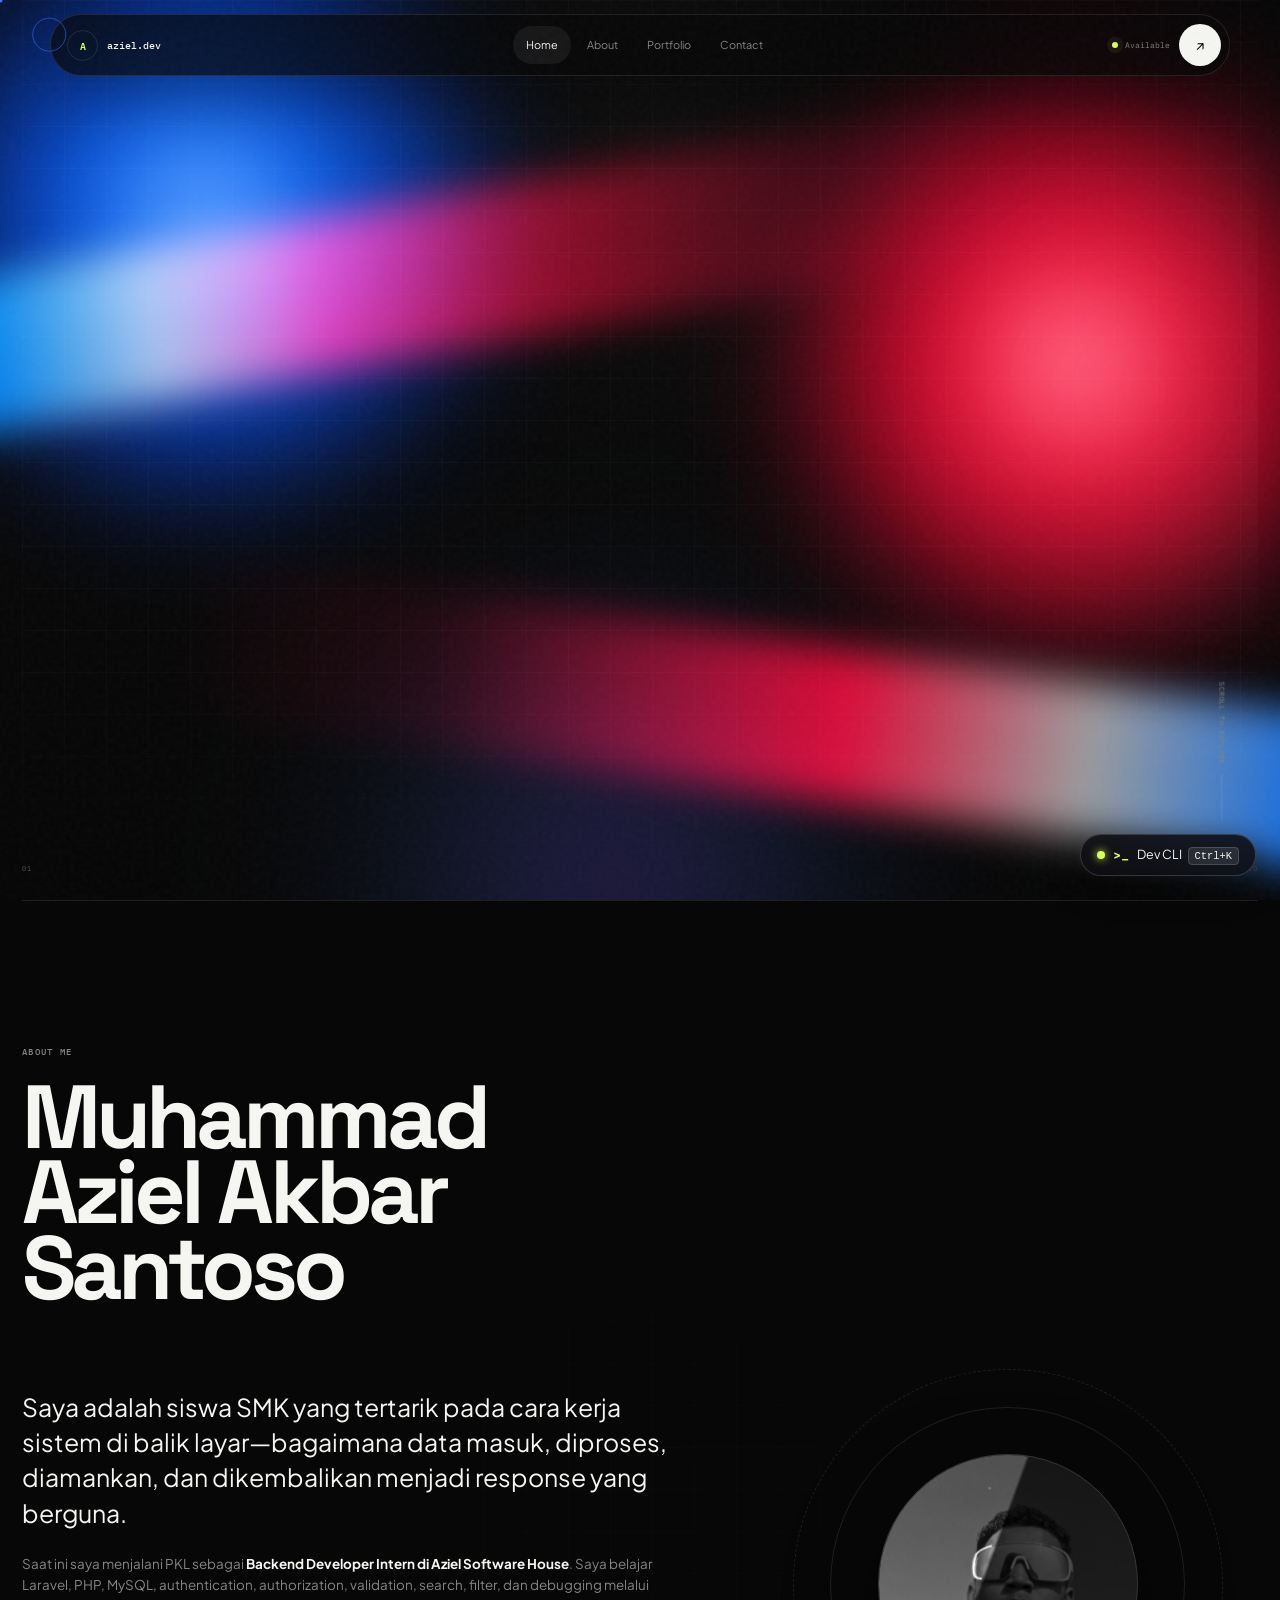
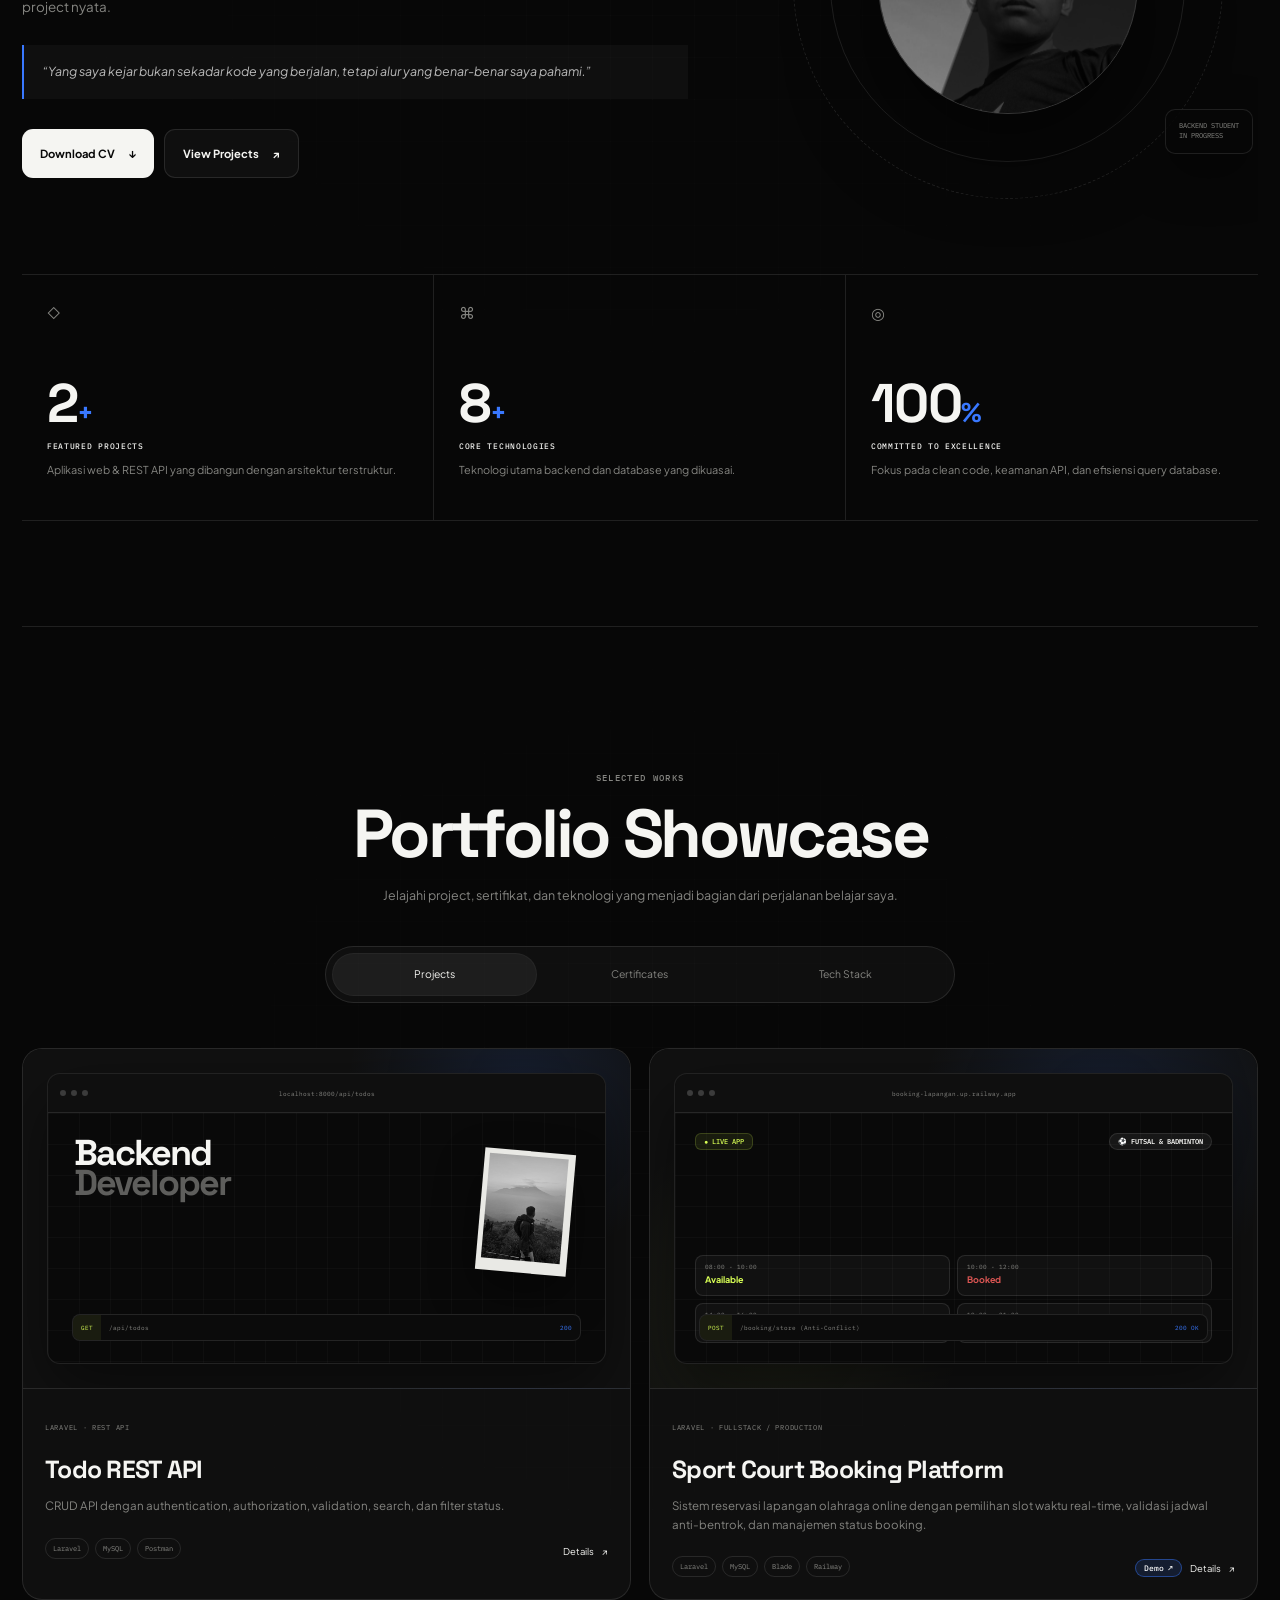
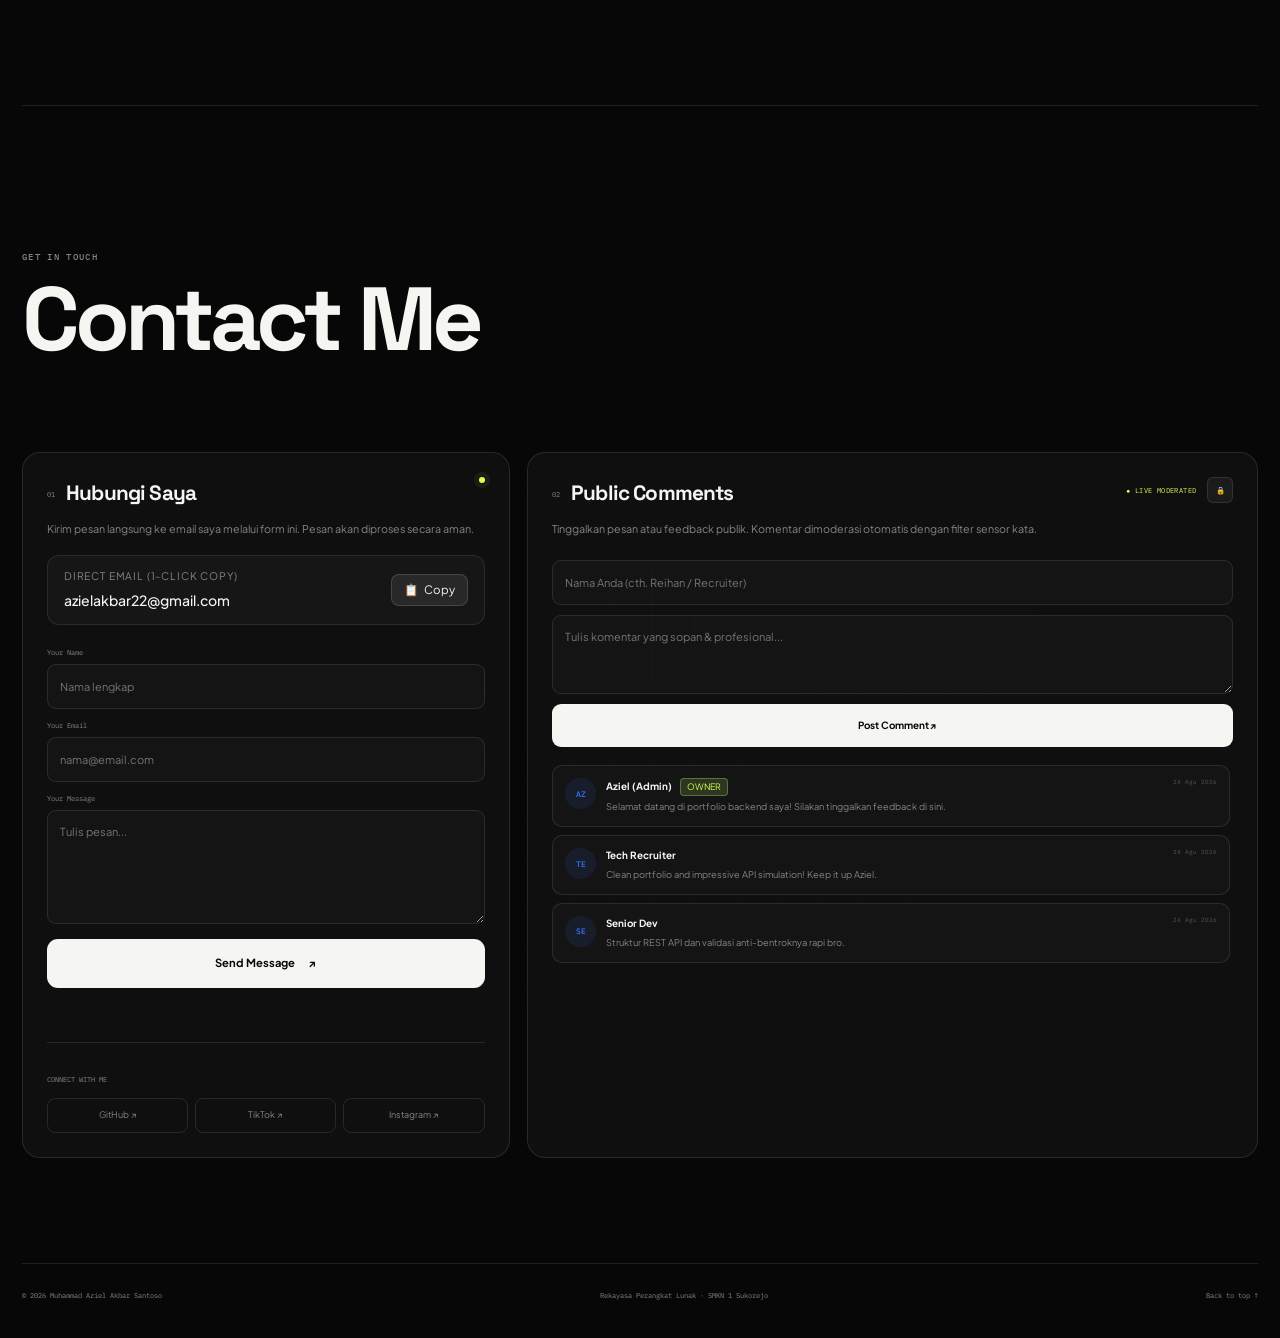
==== commit 9c335d50: "feat: add secure Owner Admin mode with PIN to delete comments" ====
--- a/index.html
+++ b/index.html
@@ -571,9 +571,26 @@
             <div><span>02</span>
               <h3>Public Comments</h3>
             </div>
-            <small class="comment-badge">● LIVE MODERATED</small>
+            <div class="comment-header-right">
+              <small class="comment-badge" id="commentBadge">● LIVE MODERATED</small>
+              <button type="button" class="comment-admin-toggle" id="commentAdminToggle" title="Mode Kelola / Hapus (Khusus Aziel)">
+                <span id="adminToggleIcon">🔒</span>
+              </button>
+            </div>
           </div>
           <p>Tinggalkan pesan atau feedback publik. Komentar dimoderasi otomatis dengan filter sensor kata.</p>
+
+          <!-- Admin Toolbar (Muncul jika Aziel login sebagai Admin) -->
+          <div class="comment-admin-bar" id="commentAdminBar" style="display:none;">
+            <div class="admin-bar-info">
+              <span class="admin-badge">👑 OWNER ADMIN ACTIVE</span>
+              <small>Tombol Hapus Aktif di Setiap Komentar</small>
+            </div>
+            <div class="admin-bar-actions">
+              <button type="button" class="admin-btn-clear" id="adminClearAllBtn">🧹 Hapus Semua</button>
+              <button type="button" class="admin-btn-logout" id="adminLogoutBtn">Logout</button>
+            </div>
+          </div>
 
           <form id="commentForm" class="comment-form">
             <input type="text" name="commentName" id="commentNameInput" placeholder="Nama Anda (cth. Reihan / Recruiter)" maxlength="24" required />
@@ -848,6 +865,25 @@
       </div>
     </div>
   </div>
+  <!-- Admin Passcode Modal -->
+  <div class="admin-auth-modal" id="adminAuthModal" aria-hidden="true" role="dialog" aria-modal="true" aria-label="Admin Authentication">
+    <button class="project-modal-backdrop" type="button" id="adminAuthBackdrop" aria-label="Tutup"></button>
+    <div class="admin-auth-dialog">
+      <div class="admin-auth-header">
+        <span class="admin-icon">👑</span>
+        <h4>Owner Access Authentication</h4>
+        <p>Masukkan Master PIN Aziel untuk mengaktifkan fitur hapus &amp; kelola komentar.</p>
+      </div>
+      <form id="adminAuthForm" class="admin-auth-form">
+        <input type="password" id="adminPinInput" placeholder="Masukkan PIN Master..." autocomplete="off" required />
+        <div class="admin-auth-btns">
+          <button type="button" id="adminAuthCancelBtn" class="button button-secondary">Batal</button>
+          <button type="submit" class="button button-primary"><span>Unlock Admin</span><i>→</i></button>
+        </div>
+        <p class="admin-auth-error" id="adminAuthError"></p>
+      </form>
+    </div>
+  </div>
 </body>
 
 </html>
--- a/style.css
+++ b/style.css
@@ -1514,3 +1514,183 @@
   30%, 50%, 70% { transform: translate3d(-3px, 0, 0); }
   40%, 60% { transform: translate3d(3px, 0, 0); }
 }
+
+/* =====================================================
+   ADMIN COMMENT MODERATION
+====================================================== */
+.comment-header-right {
+  display: flex;
+  align-items: center;
+  gap: 8px;
+}
+.comment-admin-toggle {
+  background: rgba(255, 255, 255, 0.05);
+  border: 1px solid rgba(255, 255, 255, 0.1);
+  color: var(--muted);
+  width: 26px;
+  height: 26px;
+  border-radius: 6px;
+  display: grid;
+  place-items: center;
+  cursor: pointer;
+  font-size: 0.72rem;
+  transition: all 0.2s ease;
+}
+.comment-admin-toggle:hover {
+  background: rgba(255, 255, 255, 0.15);
+  color: var(--fg);
+  border-color: var(--lime);
+}
+.comment-admin-bar {
+  display: flex;
+  align-items: center;
+  justify-content: space-between;
+  background: rgba(184, 255, 107, 0.08);
+  border: 1px solid rgba(184, 255, 107, 0.25);
+  padding: 10px 14px;
+  border-radius: 10px;
+  margin-bottom: 14px;
+}
+.admin-bar-info {
+  display: flex;
+  flex-direction: column;
+  gap: 2px;
+}
+.admin-badge {
+  font-family: var(--font-mono);
+  font-size: 0.68rem;
+  font-weight: 700;
+  color: var(--lime);
+}
+.admin-bar-info small {
+  font-size: 0.65rem;
+  color: var(--muted);
+}
+.admin-bar-actions {
+  display: flex;
+  align-items: center;
+  gap: 6px;
+}
+.admin-btn-clear,
+.admin-btn-logout {
+  background: rgba(255, 255, 255, 0.08);
+  border: 1px solid rgba(255, 255, 255, 0.14);
+  color: var(--fg);
+  font-family: var(--font-mono);
+  font-size: 0.68rem;
+  padding: 4px 10px;
+  border-radius: 6px;
+  cursor: pointer;
+  transition: all 0.15s ease;
+}
+.admin-btn-clear:hover {
+  background: rgba(239, 68, 68, 0.2);
+  border-color: #ef4444;
+  color: #fca5a5;
+}
+.admin-btn-logout:hover {
+  background: var(--fg);
+  color: var(--bg);
+}
+.comment-delete-btn {
+  background: rgba(239, 68, 68, 0.12);
+  border: 1px solid rgba(239, 68, 68, 0.3);
+  color: #fca5a5;
+  font-family: var(--font-mono);
+  font-size: 0.62rem;
+  padding: 3px 8px;
+  border-radius: 5px;
+  cursor: pointer;
+  margin-left: auto;
+  transition: all 0.15s ease;
+}
+.comment-delete-btn:hover {
+  background: #ef4444;
+  color: #fff;
+}
+
+/* Admin Auth Modal */
+.admin-auth-modal {
+  position: fixed;
+  inset: 0;
+  z-index: 1000;
+  display: grid;
+  place-items: center;
+  padding: 20px;
+  opacity: 0;
+  visibility: hidden;
+  transition: all 0.25s ease;
+}
+.admin-auth-modal.is-open {
+  opacity: 1;
+  visibility: visible;
+}
+.admin-auth-dialog {
+  position: relative;
+  width: min(380px, 92vw);
+  background: #101014;
+  border: 1px solid rgba(255, 255, 255, 0.15);
+  border-radius: 14px;
+  padding: 24px;
+  display: flex;
+  flex-direction: column;
+  gap: 16px;
+  box-shadow: 0 20px 50px rgba(0, 0, 0, 0.85);
+  z-index: 10;
+}
+.admin-auth-header {
+  text-align: center;
+}
+.admin-icon {
+  font-size: 2rem;
+  display: block;
+  margin-bottom: 6px;
+}
+.admin-auth-header h4 {
+  font-size: 1.05rem;
+  color: var(--fg);
+  margin-bottom: 4px;
+}
+.admin-auth-header p {
+  font-size: 0.75rem;
+  color: var(--muted);
+  line-height: 1.4;
+  margin: 0;
+}
+.admin-auth-form {
+  display: flex;
+  flex-direction: column;
+  gap: 12px;
+}
+.admin-auth-form input {
+  background: rgba(0, 0, 0, 0.4);
+  border: 1px solid rgba(255, 255, 255, 0.12);
+  color: #fff;
+  font-family: var(--font-mono);
+  font-size: 0.85rem;
+  padding: 10px 14px;
+  border-radius: 8px;
+  outline: none;
+  text-align: center;
+  letter-spacing: 0.15em;
+}
+.admin-auth-form input:focus {
+  border-color: var(--lime);
+}
+.admin-auth-btns {
+  display: grid;
+  grid-template-columns: 1fr 1fr;
+  gap: 10px;
+}
+.admin-auth-btns button {
+  min-height: 38px;
+  font-size: 0.75rem;
+}
+.admin-auth-error {
+  font-family: var(--font-mono);
+  font-size: 0.7rem;
+  color: #ef4444;
+  text-align: center;
+  margin: 0;
+  display: none;
+}
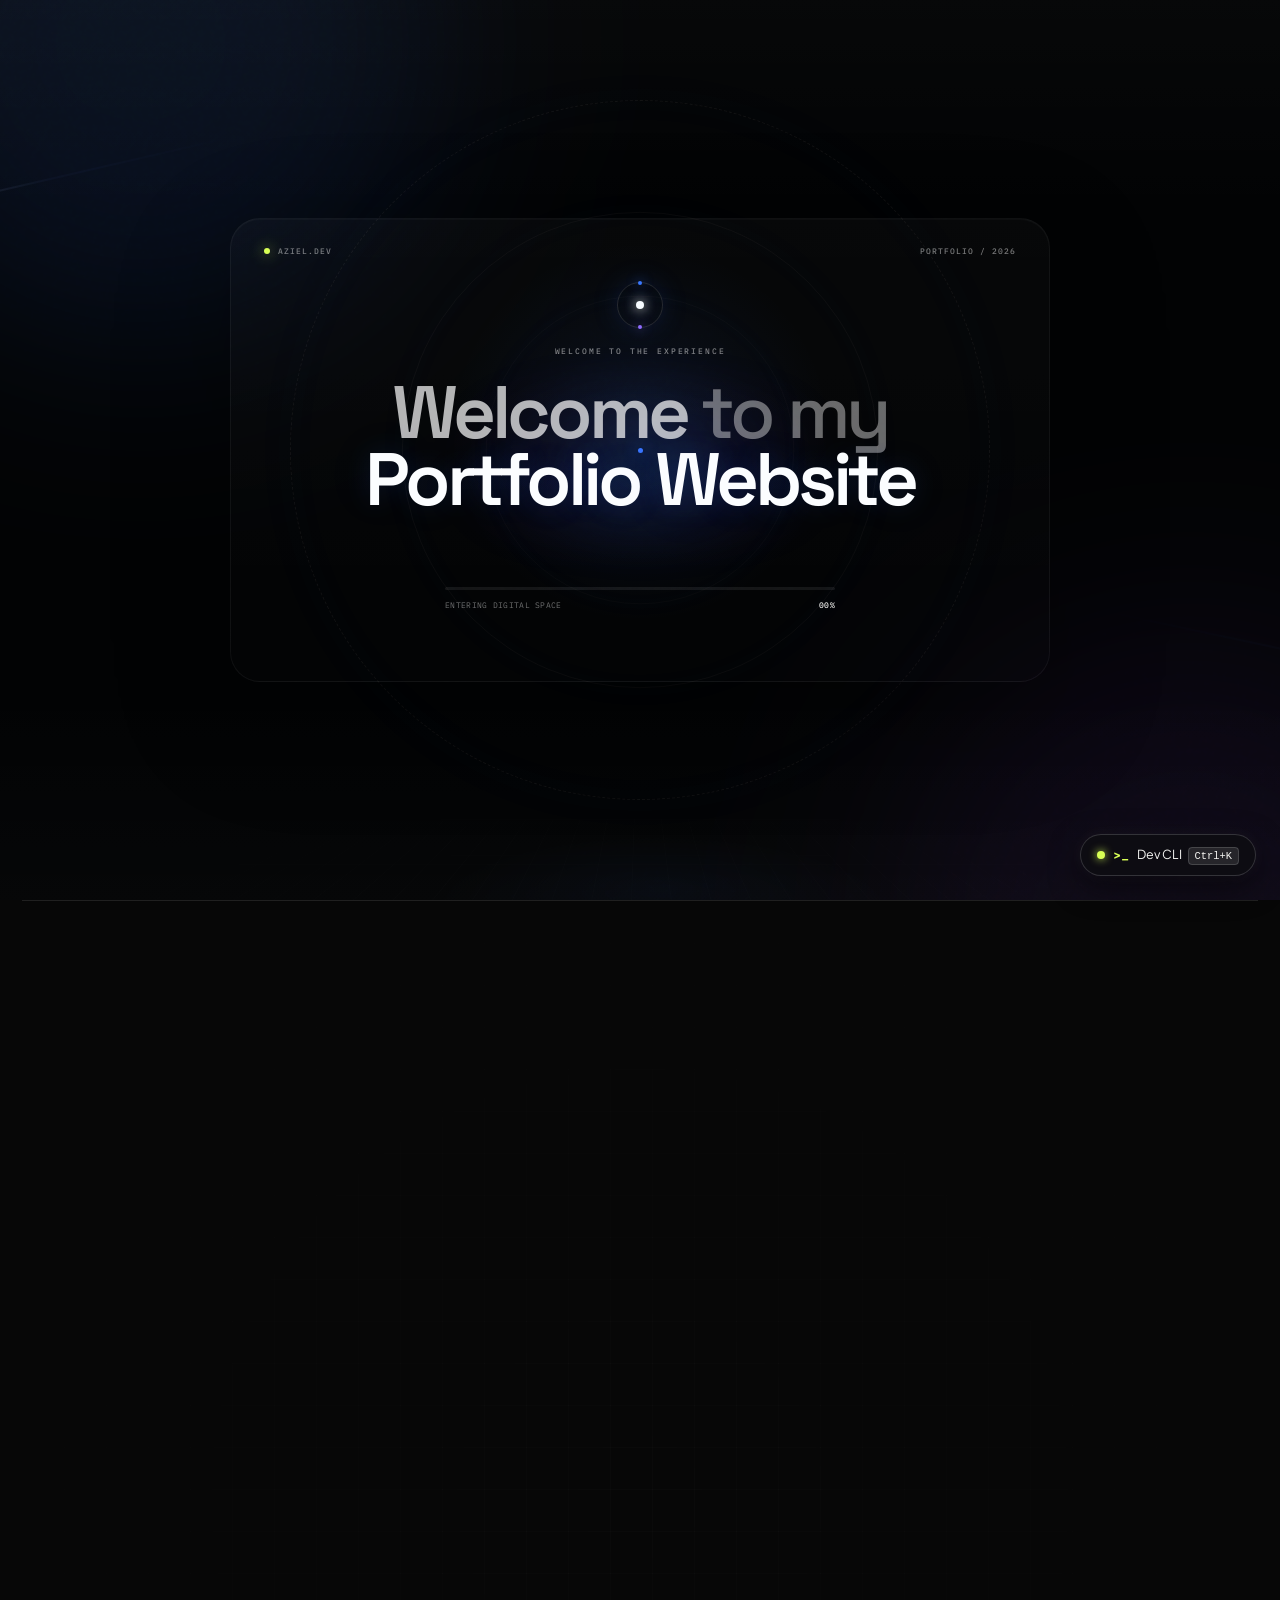
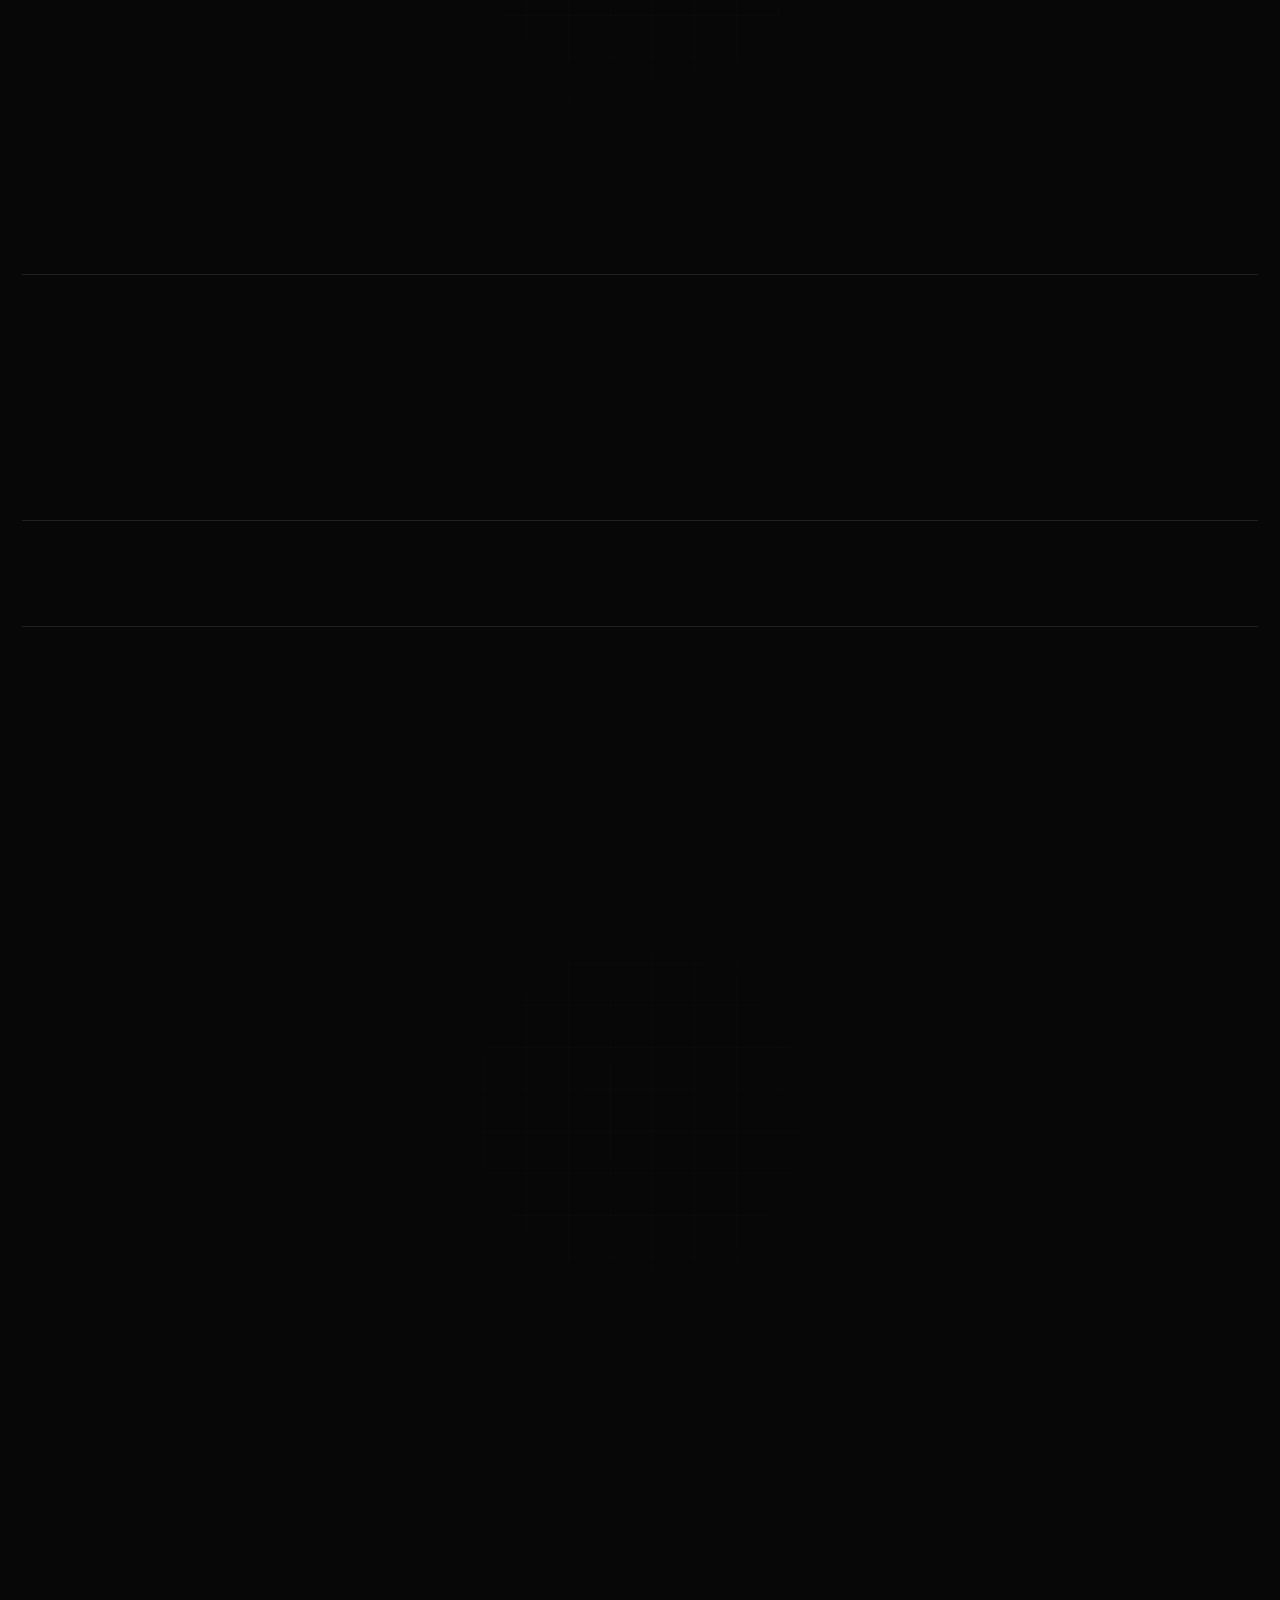
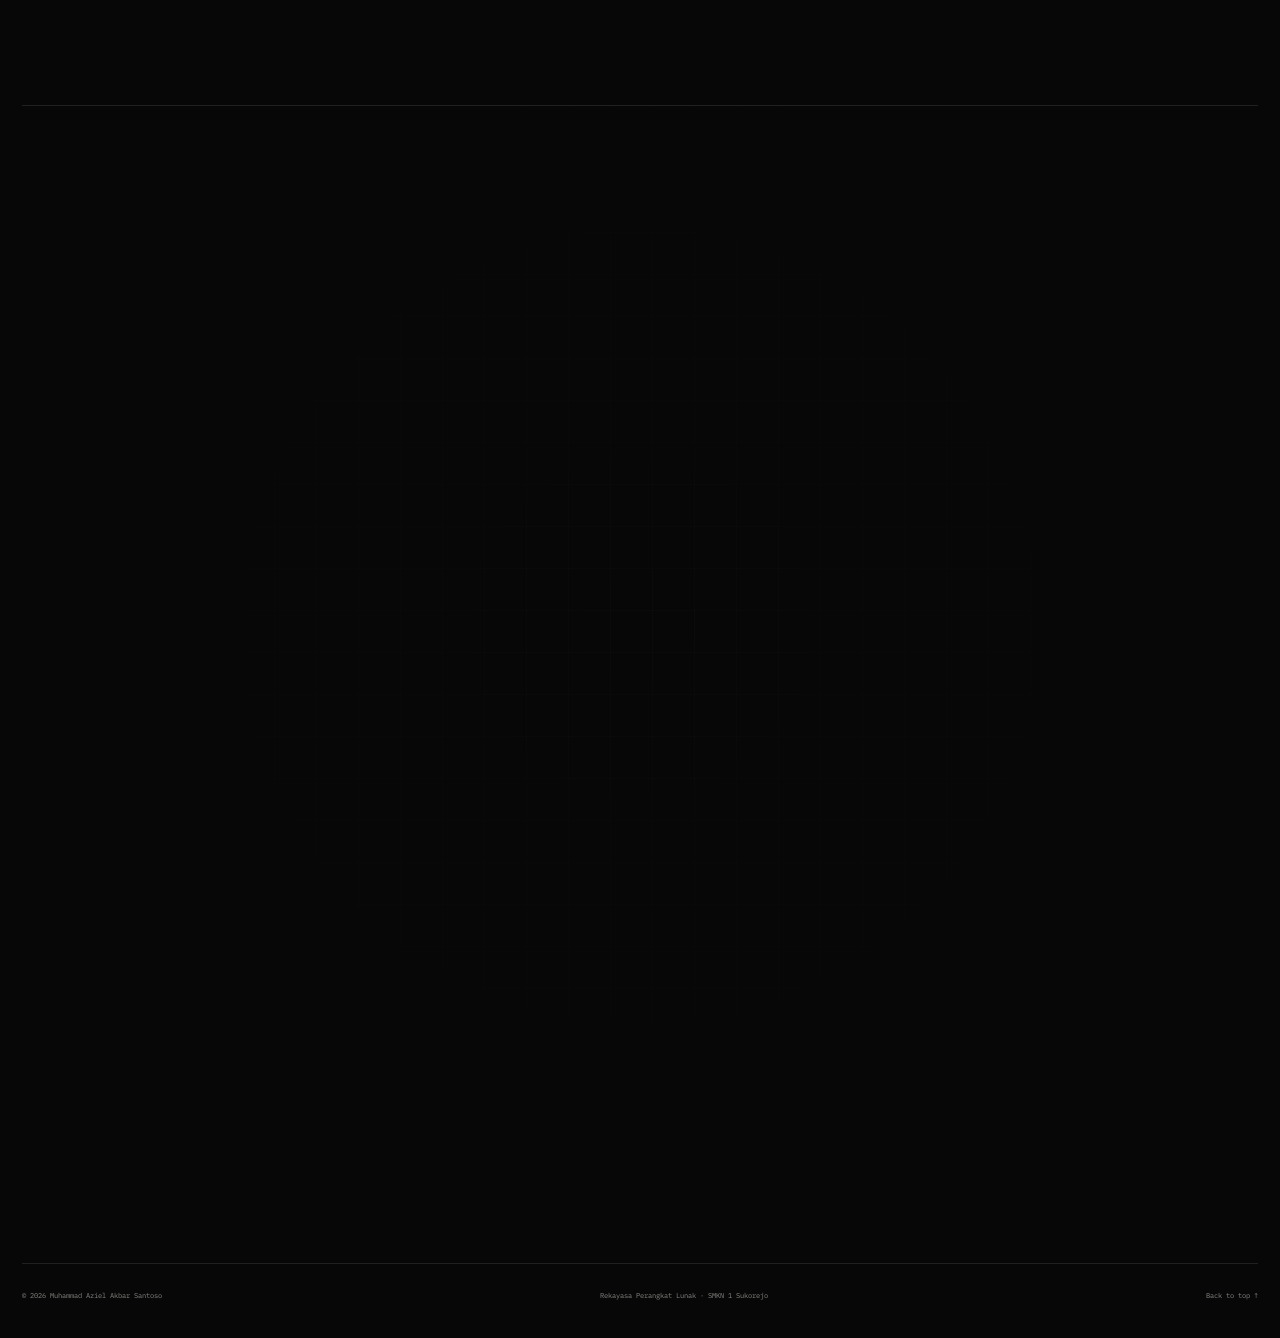
==== commit 3e00737f: "feat: integrate Firebase Realtime Database for permanent global comments across all devices" ====
--- a/index.html
+++ b/index.html
@@ -572,13 +572,13 @@
               <h3>Public Comments</h3>
             </div>
             <div class="comment-header-right">
-              <small class="comment-badge" id="commentBadge">● LIVE MODERATED</small>
+              <small class="comment-badge" id="commentBadge">● CLOUD REALTIME</small>
               <button type="button" class="comment-admin-toggle" id="commentAdminToggle" title="Mode Kelola / Hapus (Khusus Aziel)">
                 <span id="adminToggleIcon">🔒</span>
               </button>
             </div>
           </div>
-          <p>Tinggalkan pesan atau feedback publik. Komentar dimoderasi otomatis dengan filter sensor kata.</p>
+          <p>Tinggalkan pesan atau feedback publik. Komentar terhubung real-time ke Cloud Database &amp; dimoderasi otomatis.</p>
 
           <!-- Admin Toolbar (Muncul jika Aziel login sebagai Admin) -->
           <div class="comment-admin-bar" id="commentAdminBar" style="display:none;">
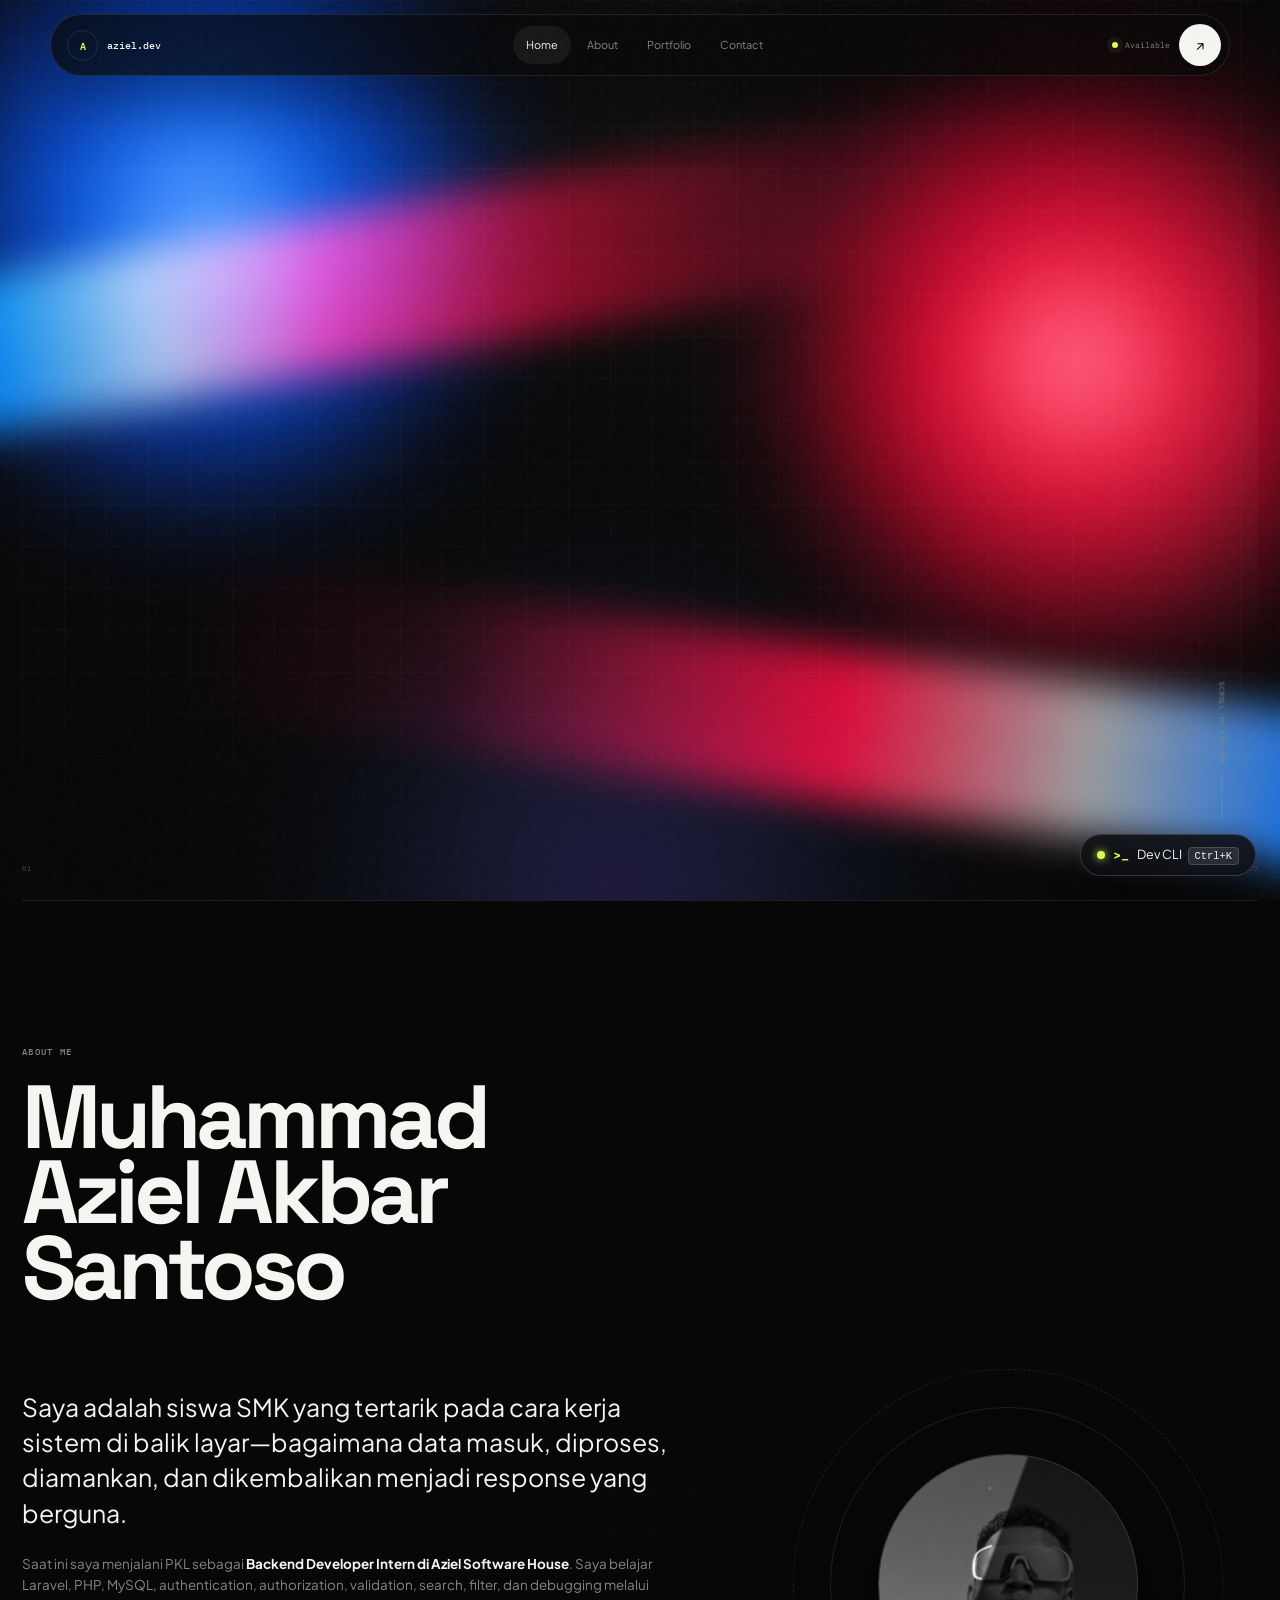
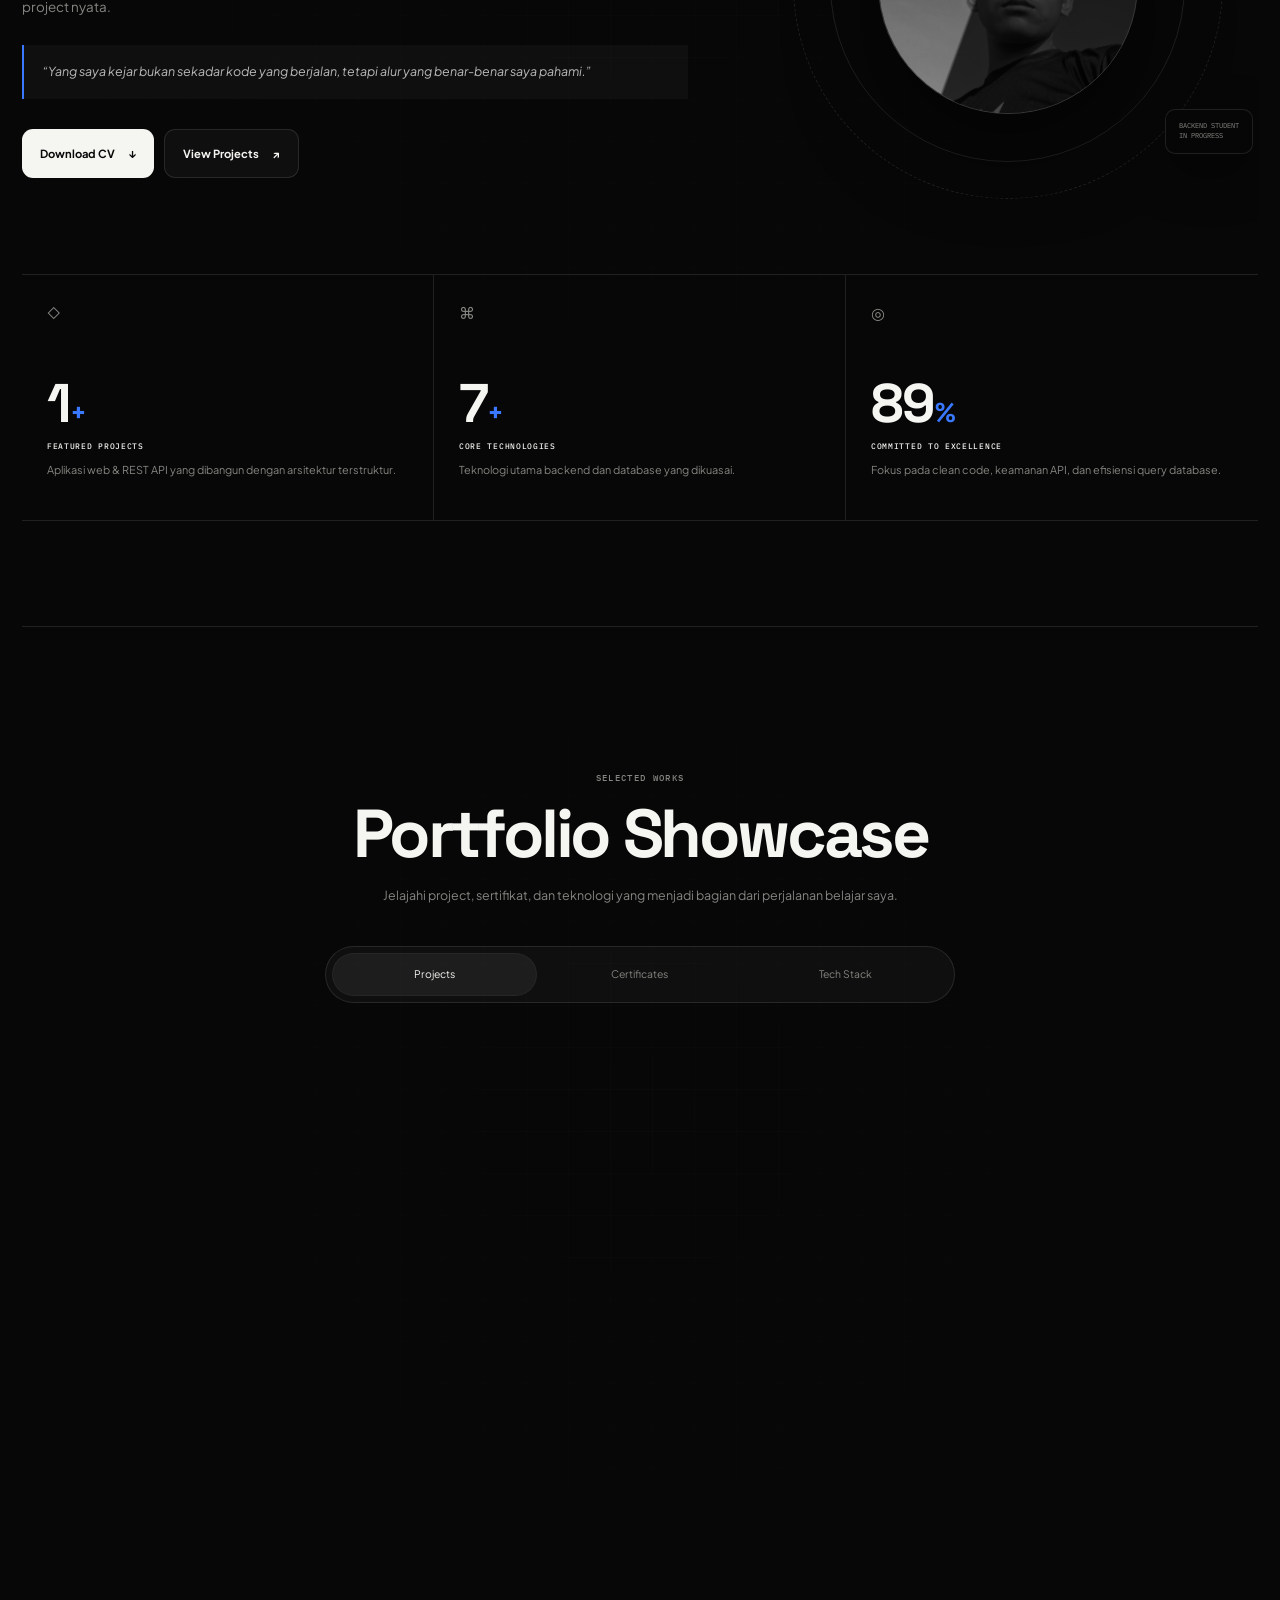
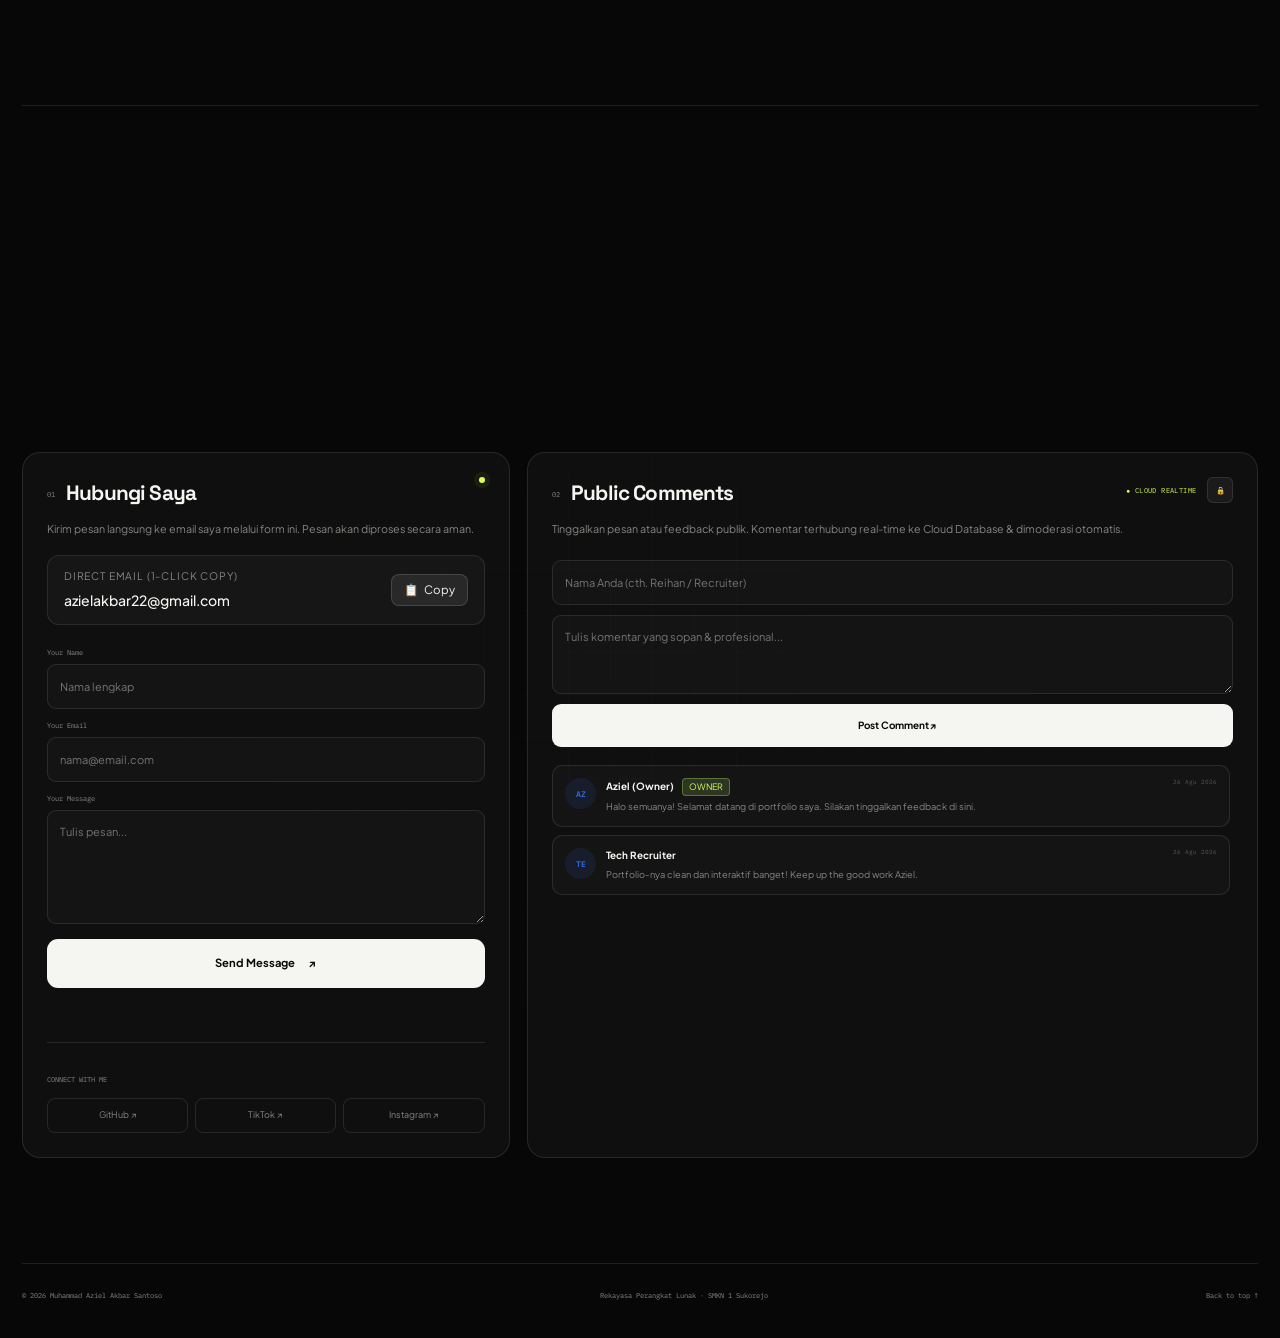
==== commit 6343cadb: "fix: restore script tags and resolve duplicate declarations to fix preloader loading" ====
--- a/index.html
+++ b/index.html
@@ -884,6 +884,9 @@
       </form>
     </div>
   </div>
+  <!-- Scripts -->
+  <script src="motion.js"></script>
+  <script src="script.js?v=3.1"></script>
 </body>
 
 </html>
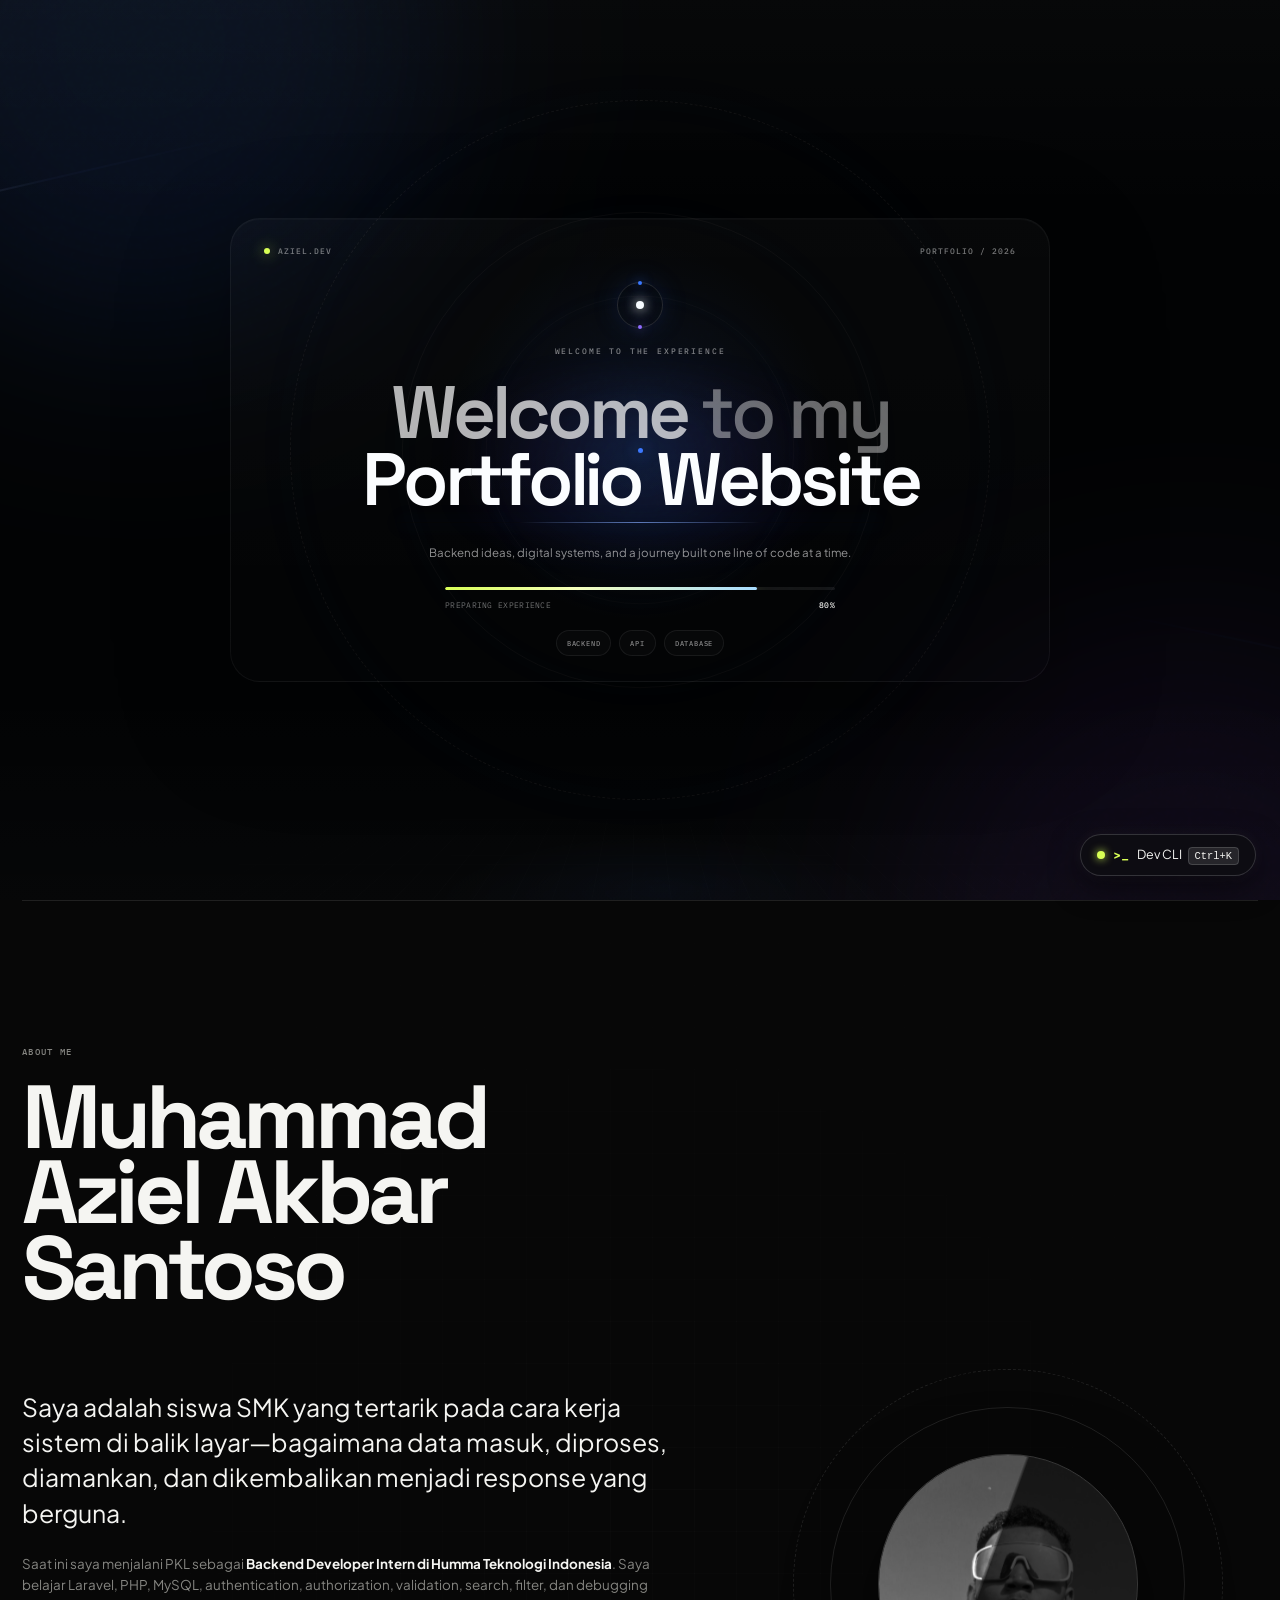
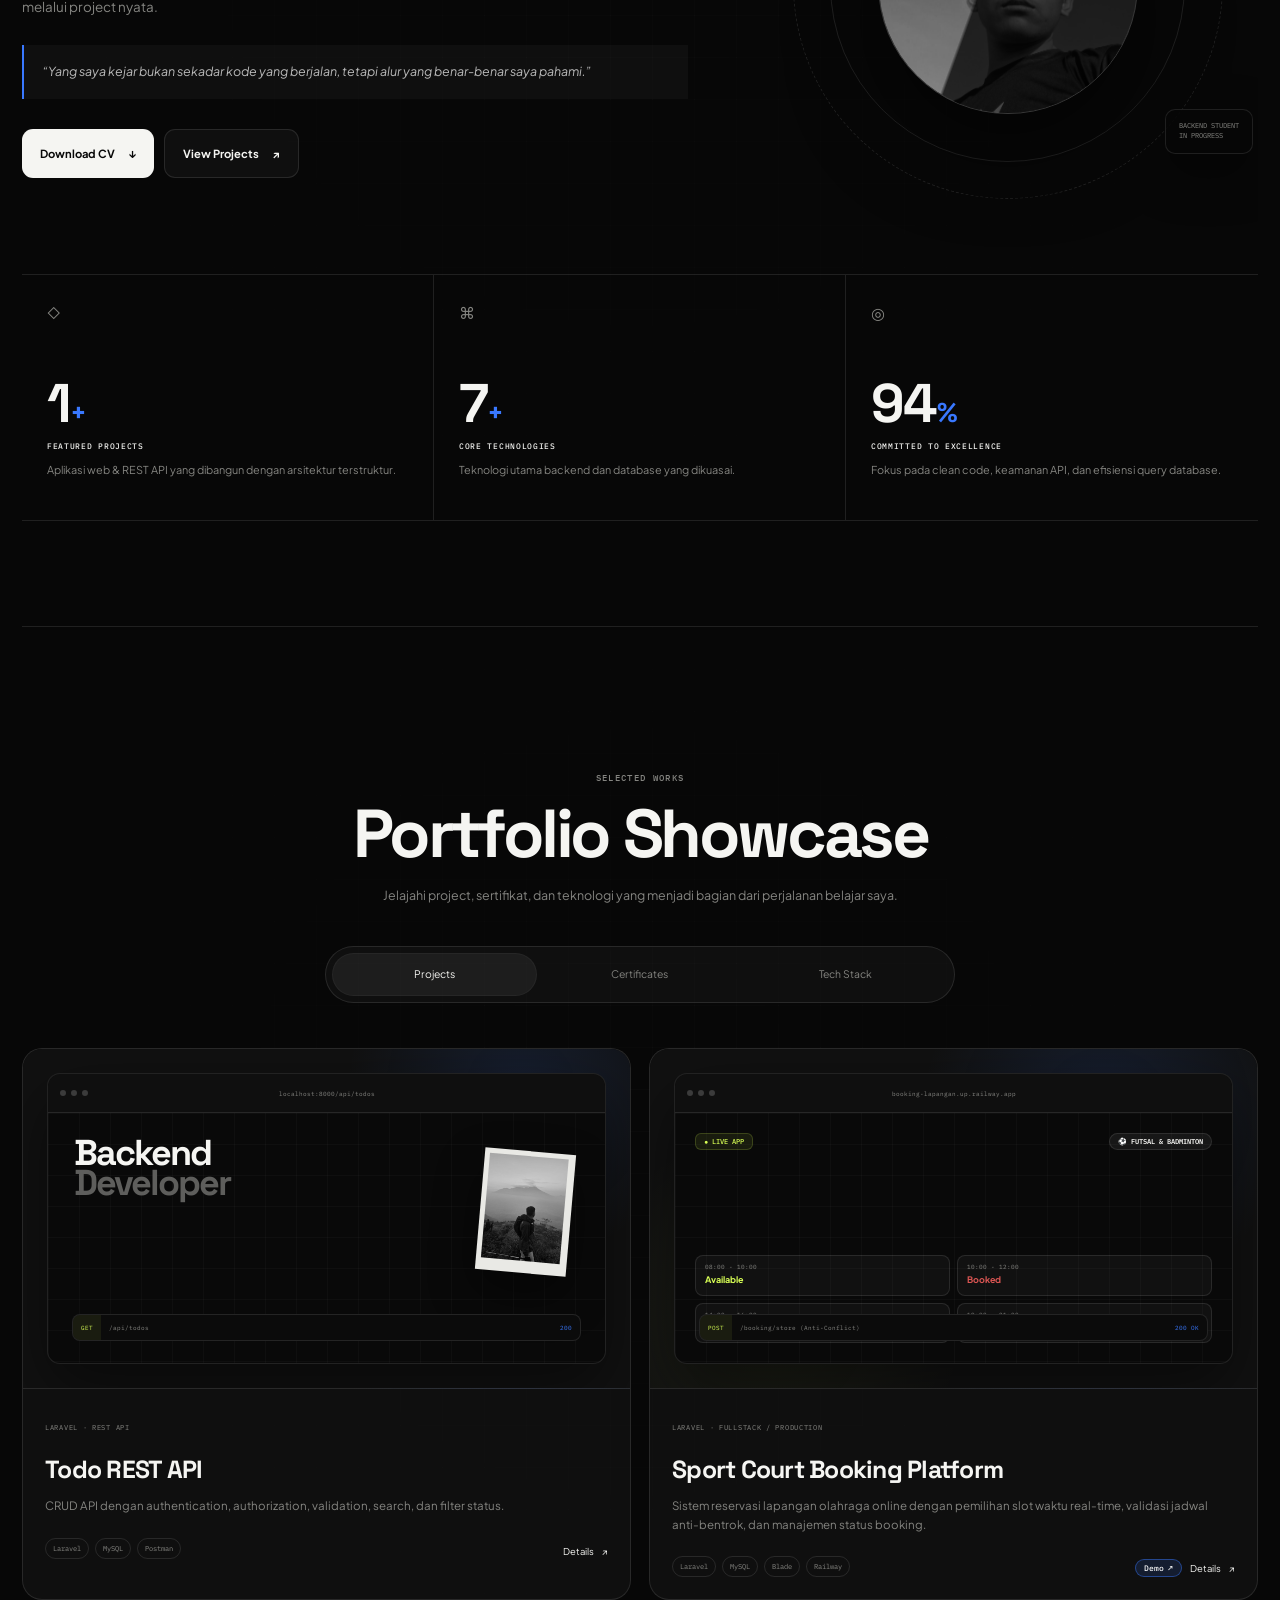
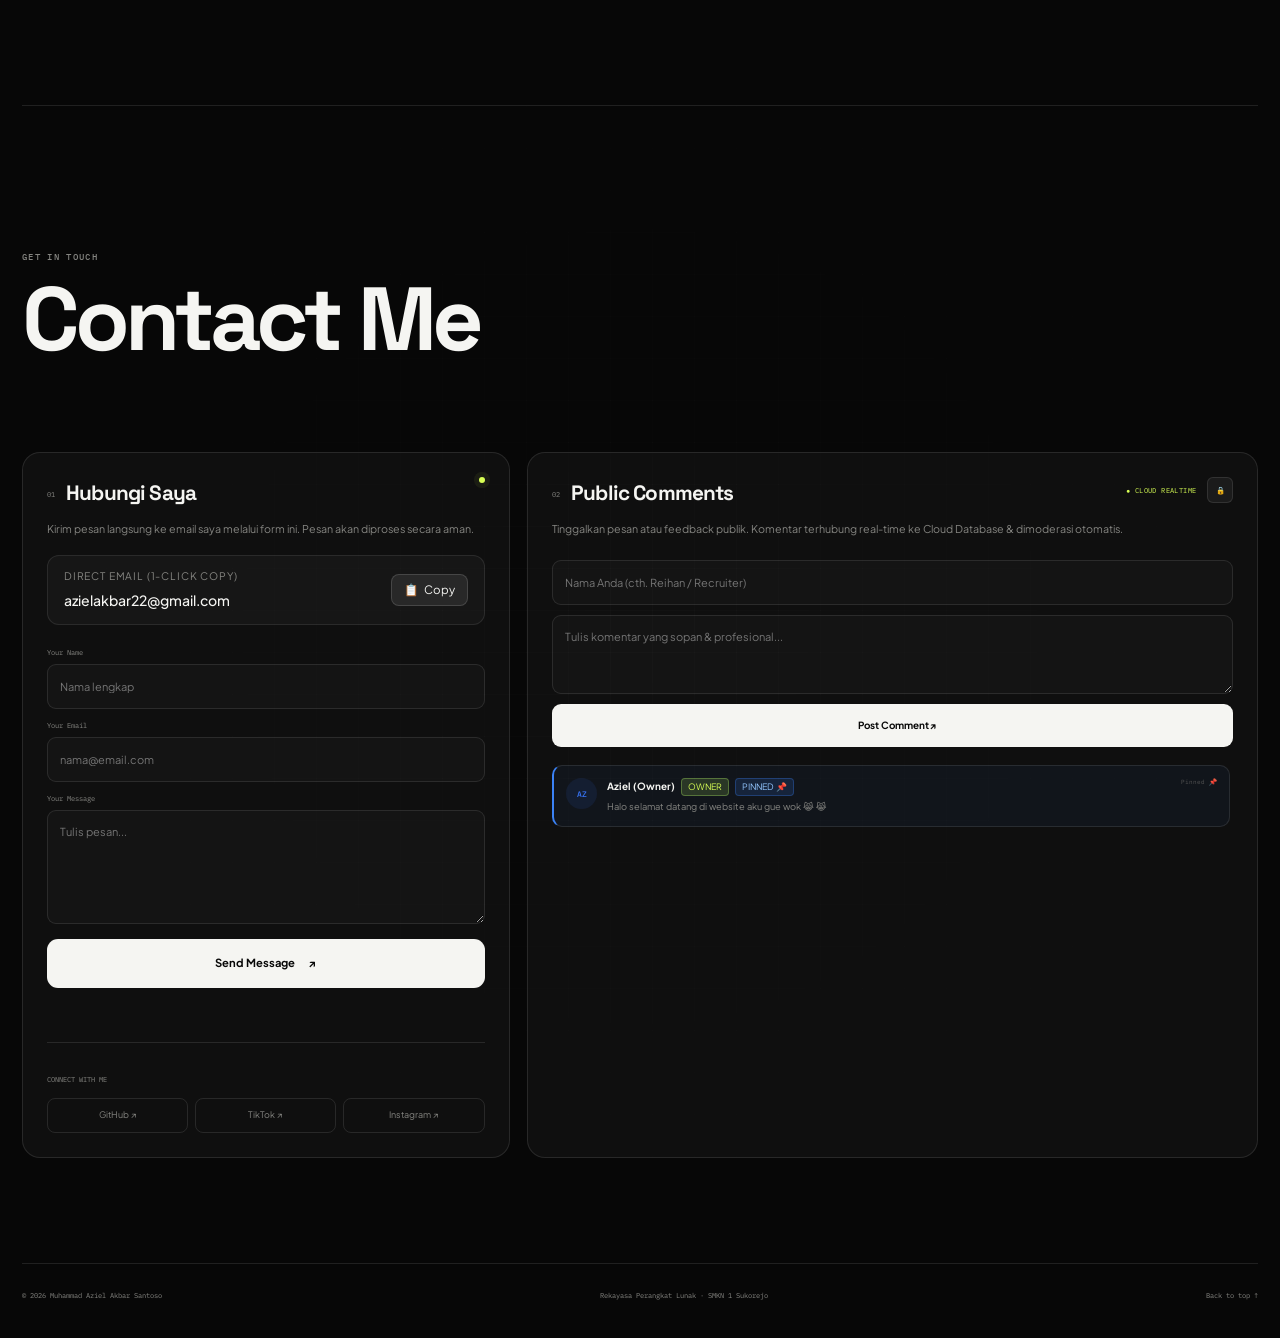
==== commit 329604a6: "update pesan" ====
--- a/index.html
+++ b/index.html
@@ -5,7 +5,7 @@
   <meta charset="UTF-8" />
   <meta name="viewport" content="width=device-width, initial-scale=1.0" />
   <meta name="description"
-    content="Portfolio Muhammad Aziel Akbar Santoso, siswa Rekayasa Perangkat Lunak SMKN 1 Sukorejo dan Backend Developer Intern di Aziel Software House." />
+    content="Portfolio Muhammad Aziel Akbar Santoso, siswa Rekayasa Perangkat Lunak SMKN 1 Sukorejo dan Backend Developer Intern di Humma Teknologi Indonesia." />
   <meta name="author" content="Muhammad Aziel Akbar Santoso" />
   <meta name="keywords"
     content="Muhammad Aziel, Backend Developer, Laravel, PHP, REST API, Portfolio, SMKN 1 Sukorejo, Web Developer" />
@@ -26,7 +26,7 @@
   <meta property="og:url" content="https://azielganteng.vercel.app/" />
   <meta property="og:title" content="Muhammad Aziel — Backend Developer Portfolio" />
   <meta property="og:description"
-    content="Portfolio Muhammad Aziel Akbar Santoso — Siswa Rekayasa Perangkat Lunak SMKN 1 Sukorejo & Backend Developer Intern di Aziel Software House." />
+    content="Portfolio Muhammad Aziel Akbar Santoso — Siswa Rekayasa Perangkat Lunak SMKN 1 Sukorejo & Backend Developer Intern di Humma Teknologi Indonesia." />
   <meta property="og:image" content="https://azielganteng.vercel.app/assets/images/og-banner.jpg" />
   <meta property="og:image:width" content="1200" />
   <meta property="og:image:height" content="630" />
@@ -36,7 +36,7 @@
   <meta name="twitter:url" content="https://azielganteng.vercel.app/" />
   <meta name="twitter:title" content="Muhammad Aziel — Backend Developer Portfolio" />
   <meta name="twitter:description"
-    content="Portfolio Muhammad Aziel Akbar Santoso — Backend Developer Intern di Aziel Software House." />
+    content="Portfolio Muhammad Aziel Akbar Santoso — Backend Developer Intern di Humma Teknologi Indonesia." />
   <meta name="twitter:image" content="https://azielganteng.vercel.app/assets/images/og-banner.jpg" />
 
   <!-- Structured Data / JSON-LD for Google SEO -->
@@ -51,7 +51,7 @@
     "jobTitle": "Backend Developer",
     "worksFor": {
       "@type": "Organization",
-      "name": "Aziel Software House"
+      "name": "Humma Teknologi Indonesia"
     },
     "alumniOf": {
       "@type": "EducationalOrganization",
@@ -274,7 +274,7 @@
             diamankan, dan dikembalikan menjadi response yang berguna.
           </p>
           <p>
-            Saat ini saya menjalani PKL sebagai <strong>Backend Developer Intern di Aziel Software House</strong>. Saya
+            Saat ini saya menjalani PKL sebagai <strong>Backend Developer Intern di Humma Teknologi Indonesia</strong>. Saya
             belajar Laravel, PHP, MySQL, authentication, authorization, validation, search, filter, dan debugging
             melalui project nyata.
           </p>
@@ -448,8 +448,8 @@
               data-delay="180">
               <div class="certificate-image certificate-placeholder"><span>INTERNSHIP<br />PKL</span></div>
               <div class="certificate-info"><span>UPCOMING</span>
-                <h3>Sertifikat PKL</h3>
-                <p>Aziel Software House</p>
+                <h3>Sertifikat PKL (soon)</h3>
+                <p>Humma Teknologi Indonesia</p>
               </div>
             </button>
           </div>
@@ -740,7 +740,7 @@
             </div>
             <div class="cv-profile-info">
               <h4>Muhammad Aziel Akbar Santoso</h4>
-              <p class="cv-role">Backend Developer Intern @ Aziel Software House</p>
+              <p class="cv-role">Backend Developer Intern @ Humma Teknologi Indonesia</p>
               <div class="cv-tags">
                 <span>Laravel</span><span>PHP</span><span>MySQL</span><span>REST API</span>
               </div>
--- a/style.css
+++ b/style.css
@@ -1694,3 +1694,8 @@
   margin: 0;
   display: none;
 }
+
+.comment-item.comment-pinned {
+  border-left: 2px solid #3b82f6 !important;
+  background: rgba(59, 130, 246, 0.05) !important;
+}
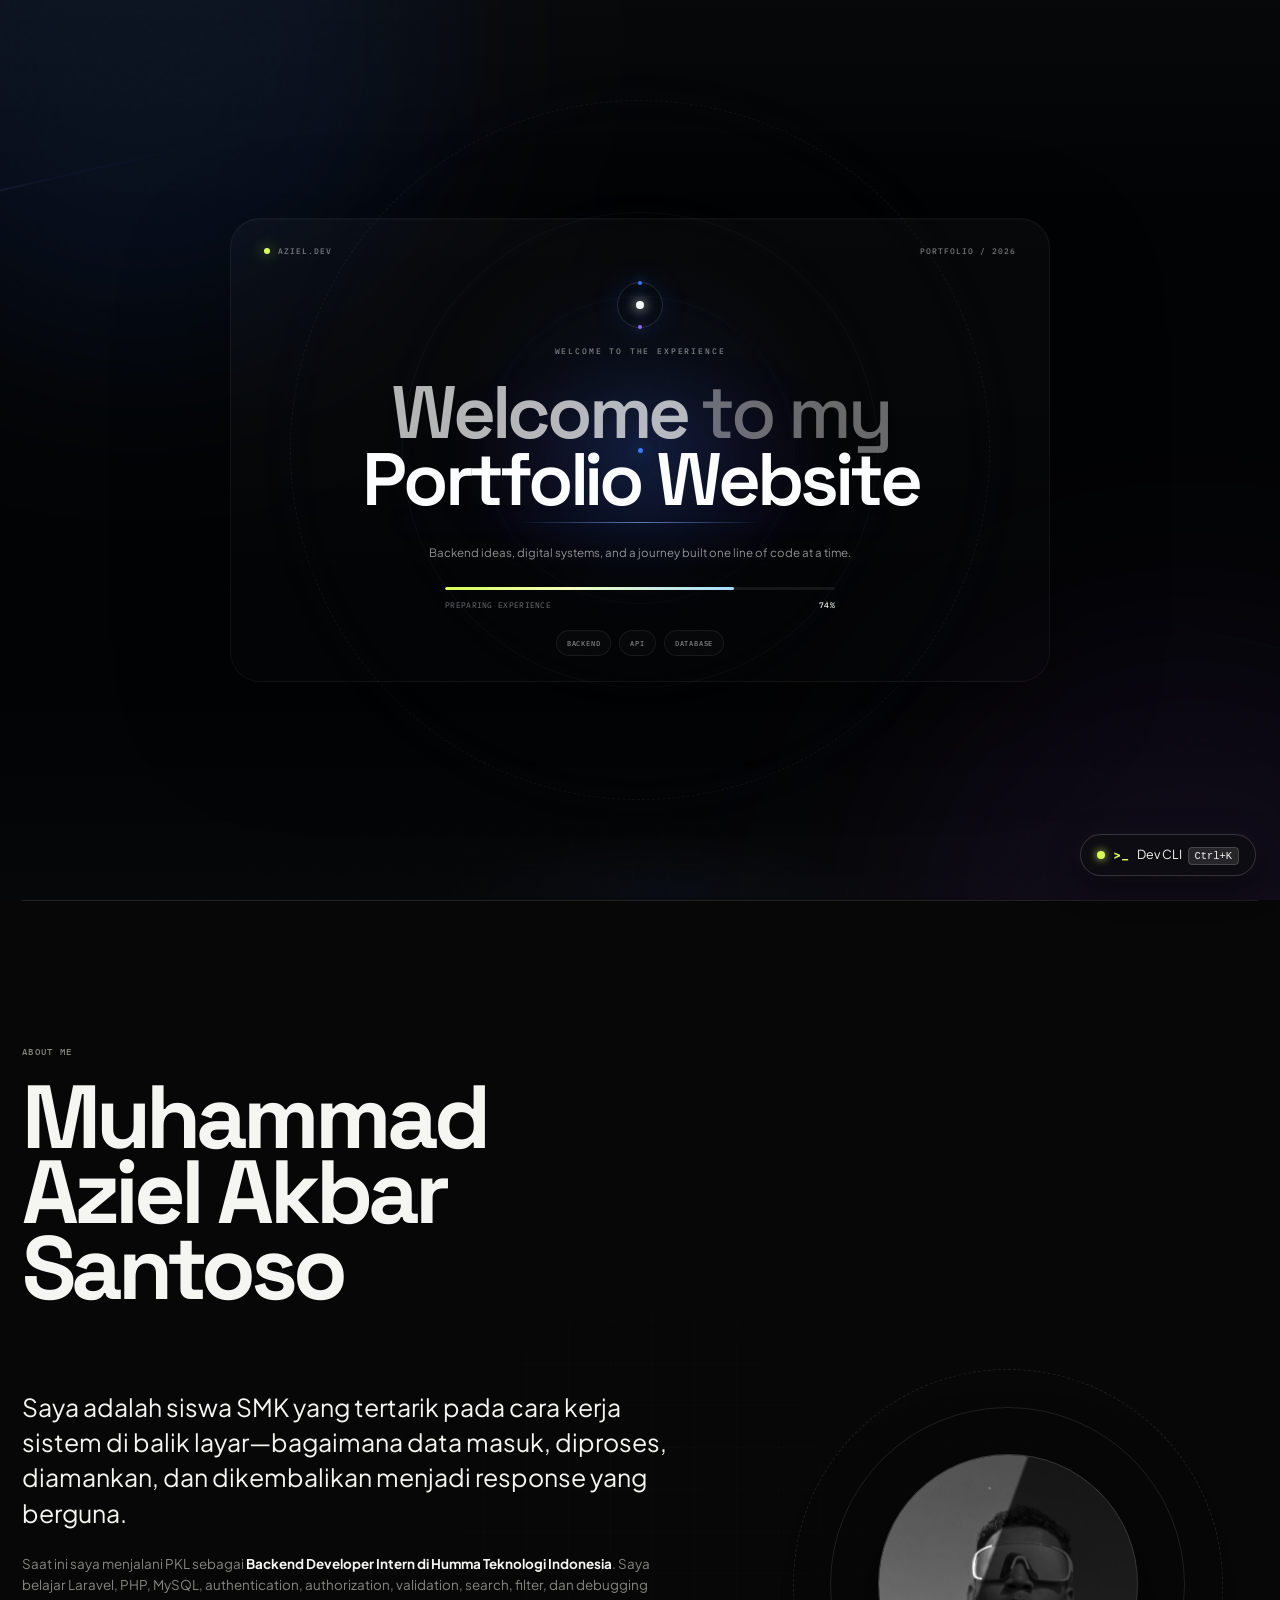
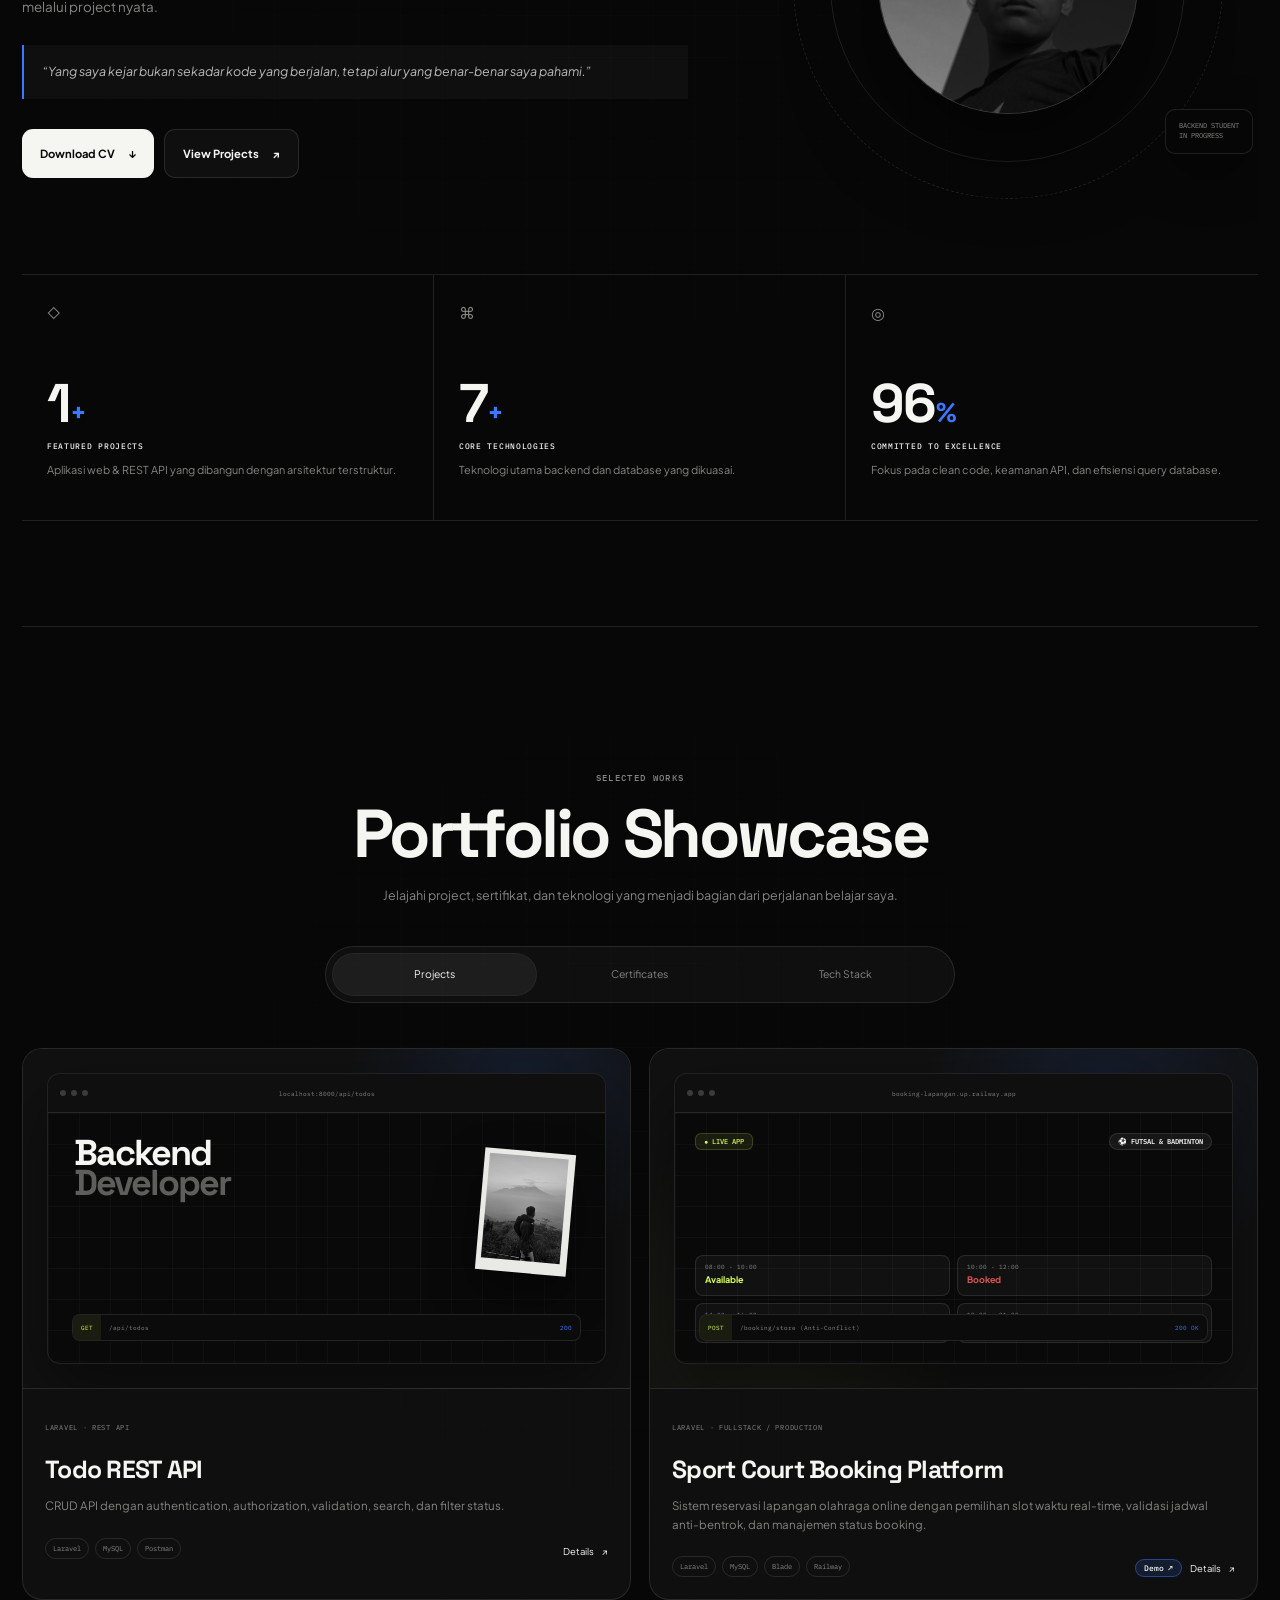
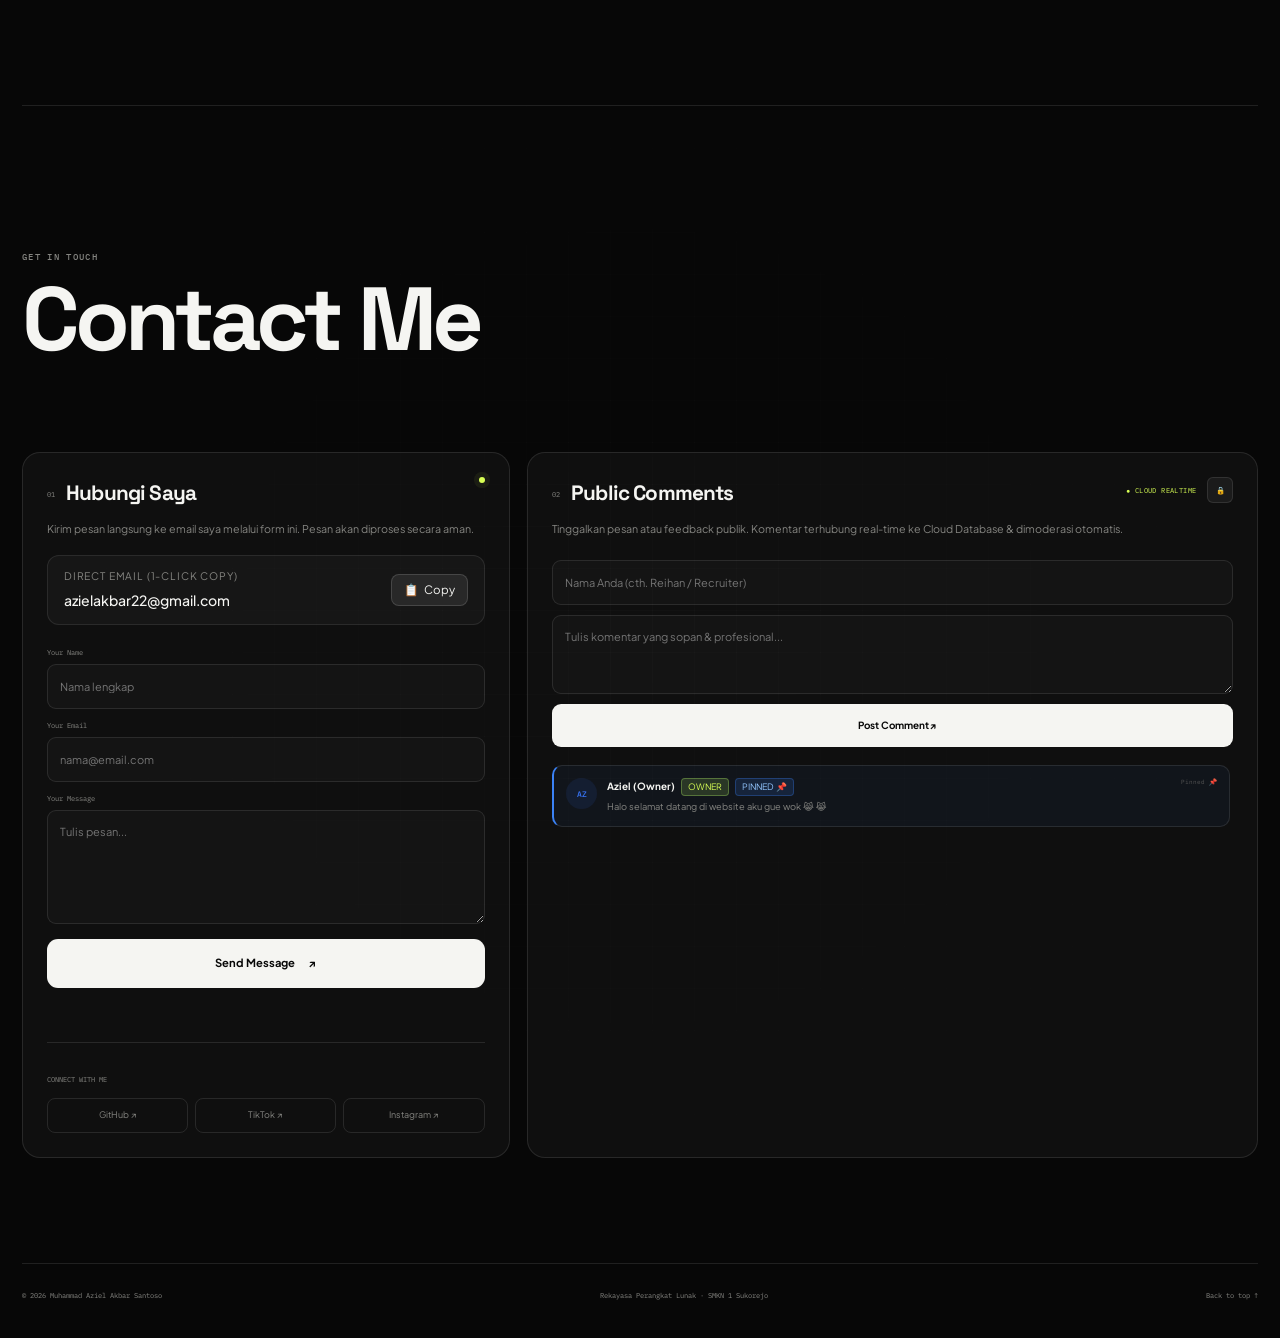
==== commit 8e8acbc7: "fix: implement smart cloud deduplication and submit rate-limiter for zero double comments" ====
--- a/index.html
+++ b/index.html
@@ -886,7 +886,7 @@
   </div>
   <!-- Scripts -->
   <script src="motion.js"></script>
-  <script src="script.js?v=3.1"></script>
+  <script src="script.js?v=3.5"></script>
 </body>
 
 </html>
